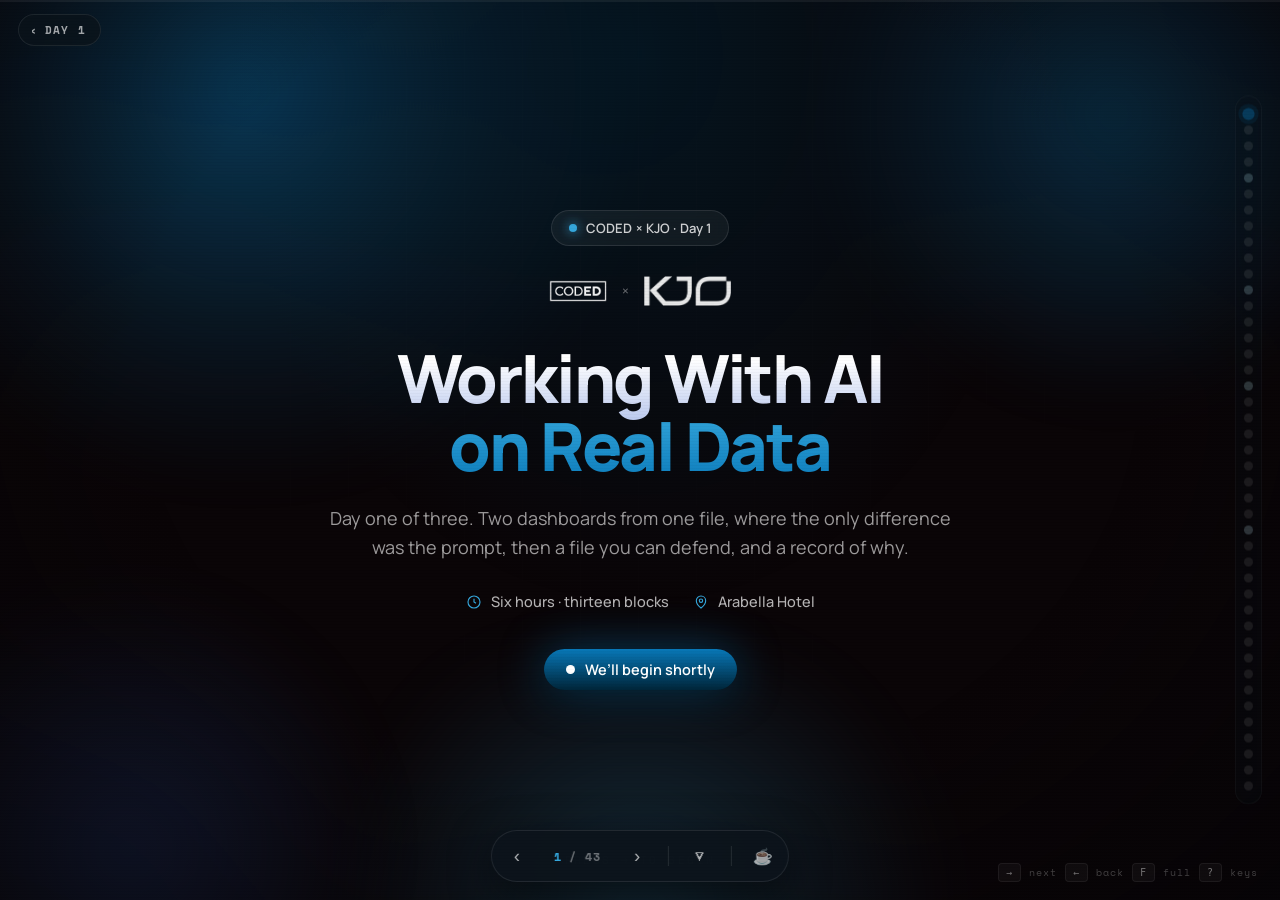
==== public/coded-ada-day-1-deck.html @ 5ea5b294 "CODED x KJO: AI-Powered Data Analysis workshop site Static participant-facing site for the three-day" ====
<!DOCTYPE html>
<html lang="en">
<head>
<meta charset="UTF-8">
<meta name="viewport" content="width=device-width, initial-scale=1.0">
<title>Day 1 &middot; Working With AI on Real Data, CODED &times; KJO</title>
<link rel="preconnect" href="https://fonts.googleapis.com">
<link rel="preconnect" href="https://fonts.gstatic.com" crossorigin>
<link href="https://fonts.googleapis.com/css2?family=Manrope:wght@400;500;600;700;800&family=Space+Mono:wght@400;700&display=swap" rel="stylesheet">
<style>

:root{--coded-navy:#14243F;--coded-blue:#004AA3;--coded-blue-lt:#FF8C00;
  --base:#0A0507; --surf:#150A0D; --surf2:#1C0E12; --deep:#240A11; --panel:#120A0C;
  --crimson:#0878B8; --rose:#35A7DC; --rose-lt:#C2EEFB; --maroon:#002539; --mid:#204898;
  --w:#fff;--w8:rgba(255,255,255,.8);--w7:rgba(255,255,255,.7);--w6:rgba(255,255,255,.6);
  --w5:rgba(255,255,255,.5);--w4:rgba(255,255,255,.4);--w3:rgba(255,255,255,.3);
  --w2:rgba(255,255,255,.2);--w1:rgba(255,255,255,.1);--w06:rgba(255,255,255,.06);
  --line:rgba(255,255,255,.09);
  --mf:'Manrope',sans-serif;--mono:'Space Mono',monospace;
}
*,*::before,*::after{box-sizing:border-box;margin:0;padding:0;}
html,body{height:100%;overflow:hidden;font-family:var(--mf);background:var(--base);color:var(--w);}
body::after{content:'';position:fixed;inset:0;z-index:9999;pointer-events:none;background:repeating-linear-gradient(0deg,transparent,transparent 2px,rgba(0,0,0,.025) 2px,rgba(0,0,0,.025) 3px);}
svg{display:block;}
.icn{width:1em;height:1em;stroke:currentColor;fill:none;stroke-width:1.8;stroke-linecap:round;stroke-linejoin:round;flex:none;}

.slide{position:fixed;inset:0;display:none;flex-direction:column;overflow-y:auto;overflow-x:hidden;}
.slide.active{display:flex;}
.slide::-webkit-scrollbar{width:8px;}
.slide::-webkit-scrollbar-thumb{background:var(--w1);border-radius:4px;}

.bg-grid{position:absolute;inset:0;pointer-events:none;background-image:linear-gradient(rgba(255,255,255,.014) 1px,transparent 1px),linear-gradient(90deg,rgba(255,255,255,.014) 1px,transparent 1px);background-size:58px 58px;-webkit-mask:radial-gradient(circle at 50% 26%,#000,transparent 80%);mask:radial-gradient(circle at 50% 26%,#000,transparent 80%);}
.blob{position:absolute;border-radius:50%;pointer-events:none;filter:blur(120px);mix-blend-mode:screen;}
.blob.b1{width:760px;height:760px;background:rgba(8,120,184,.26);top:-280px;right:-200px;animation:blob 22s ease-in-out infinite;}
.blob.b2{width:560px;height:560px;background:rgba(0,37,57,.30);bottom:-180px;left:-140px;animation:blob 28s ease-in-out infinite reverse;}
.blob.b3{width:420px;height:420px;background:rgba(53,167,220,.14);top:40%;left:46%;animation:blob 25s ease-in-out infinite;}
@keyframes blob{0%,100%{transform:translate(0,0) scale(1);}33%{transform:translate(28px,-18px) scale(1.06);}66%{transform:translate(-18px,22px) scale(.95);}}

#prail-wrap{position:fixed;top:0;left:0;right:0;height:2px;z-index:120;background:var(--w06);}
#prail{height:100%;width:0;background:linear-gradient(90deg,var(--coded-blue-lt),var(--coded-blue),var(--crimson),var(--rose));transition:width .4s ease;}

.brand{position:fixed;top:16px;left:112px;z-index:60;display:flex;align-items:center;gap:11px;opacity:.92;}
.brand img.cm{height:15px;width:auto;}
.brand .x{color:var(--w3);font-size:11px;}
.brand img.km{height:23px;width:auto;}

.deck-nav{position:fixed;bottom:18px;left:50%;transform:translateX(-50%);z-index:100;display:flex;align-items:center;gap:8px;background:rgba(12,20,28,.92);backdrop-filter:blur(20px);border:1px solid var(--line);border-radius:40px;padding:6px;box-shadow:0 12px 40px rgba(0,0,0,.5);}
.nav-btn{background:none;border:none;color:var(--w7);cursor:pointer;width:38px;height:38px;border-radius:50%;display:flex;align-items:center;justify-content:center;transition:all .15s;font-size:18px;}
.nav-btn:hover{background:var(--w06);color:var(--w);}
.nav-btn:active{transform:scale(.94);}
.nav-btn.fs{font-size:14px;}
.nav-divider{width:1px;height:20px;background:var(--w1);margin:0 4px;}
.nav-pos{color:var(--w);font-weight:700;letter-spacing:.06em;padding:0 10px;font-size:12px;min-width:54px;text-align:center;font-family:var(--mono);}
.nav-pos .cur{color:var(--rose);}
.nav-pos .tot{color:var(--w4);}

.nav-dots{position:fixed;top:50%;right:18px;transform:translateY(-50%);z-index:90;display:flex;flex-direction:column;gap:7px;padding:13px 8px;background:rgba(12,20,28,.6);backdrop-filter:blur(12px);border:1px solid var(--line);border-radius:30px;opacity:.4;transition:opacity .2s;max-height:86vh;overflow:auto;}
.nav-dots::-webkit-scrollbar{display:none;}
.nav-dots:hover{opacity:1;}
@media(max-width:900px){.nav-dots{display:none;}}
.nav-dot{width:9px;height:9px;border-radius:50%;background:var(--w2);cursor:pointer;border:none;padding:0;transition:all .2s;position:relative;flex:none;}
.nav-dot:hover{background:var(--w5);transform:scale(1.3);}
.nav-dot.active{background:var(--crimson);transform:scale(1.35);box-shadow:0 0 0 3px rgba(8,120,184,.25);}
.nav-dot.sec{background:var(--rose-lt);opacity:.5;}
.nav-dot .nav-tip{position:absolute;right:20px;top:50%;transform:translateY(-50%);background:var(--surf2);border:1px solid var(--line);padding:5px 10px;border-radius:6px;font-family:var(--mono);font-size:10px;color:var(--w);white-space:nowrap;opacity:0;pointer-events:none;transition:opacity .15s;}
.nav-dot:hover .nav-tip{opacity:1;}

#build-hint{position:fixed;bottom:70px;left:50%;z-index:95;display:none;align-items:center;gap:9px;font-family:var(--mono);font-size:10px;color:var(--rose-lt);letter-spacing:.14em;text-transform:uppercase;background:rgba(12,20,28,.88);border:1px solid rgba(8,120,184,.35);border-radius:30px;padding:7px 15px;transform:translateX(-50%);animation:hintBob 1.7s ease-in-out infinite;}
@keyframes hintBob{0%,100%{transform:translateX(-50%) translateY(0);}50%{transform:translateX(-50%) translateY(-3px);}}
#build-hint .bh-dot{width:6px;height:6px;border-radius:50%;background:var(--crimson);animation:bhpulse 1.3s ease infinite;}
@keyframes bhpulse{0%,100%{box-shadow:0 0 0 0 rgba(8,120,184,.6);}50%{box-shadow:0 0 0 6px rgba(8,120,184,0);}}

.kbd-hint{position:fixed;bottom:18px;right:22px;z-index:90;font-family:var(--mono);font-size:10px;color:var(--w4);letter-spacing:.1em;display:flex;align-items:center;gap:8px;opacity:.6;}
.kbd-hint kbd{background:var(--w06);border:1px solid var(--w1);border-radius:4px;padding:3px 7px;color:var(--w7);font-size:10px;}
@media(max-width:1200px){.kbd-hint{display:none;}}

.slide-pad{flex:1;display:flex;flex-direction:column;justify-content:flex-start;padding:84px 70px 96px;position:relative;z-index:2;max-width:1320px;margin:0 auto;width:100%;min-height:100vh;}
@media(max-width:1400px){.slide-pad{padding:80px 54px 96px;}}
@media(max-width:1100px){.slide-pad{padding:72px 32px 96px;}}
@media(max-height:760px){.slide-pad{padding-top:60px;padding-bottom:84px;}}
.slide-pad.center{justify-content:center;}

.eyebrow{font-family:var(--mono);font-size:10px;letter-spacing:.26em;color:var(--rose-lt);text-transform:uppercase;margin-bottom:18px;display:flex;align-items:center;gap:10px;}
.eyebrow::before{content:'';width:32px;height:1px;background:var(--crimson);flex:none;}
.eyebrow .tnum{color:var(--w4);}
.hl{color:var(--rose);} .hl.c{color:var(--crimson);}
.demo-h{font-size:clamp(32px,4.6vw,60px);font-weight:900;line-height:1.04;letter-spacing:-2.2px;margin-bottom:14px;}
.lead{font-size:18px;color:var(--w7);line-height:1.55;max-width:820px;}
.lead b{color:var(--w);font-weight:700;}

.badge{display:inline-flex;align-items:center;gap:8px;padding:5px 12px;border-radius:30px;font-family:var(--mono);font-size:10px;letter-spacing:.16em;text-transform:uppercase;font-weight:700;margin-bottom:18px;}
.badge.disc{background:var(--w06);border:1px solid var(--w1);color:var(--w6);}
.badge.disc .icn{width:13px;height:13px;color:var(--w5);}
.badge.scored{background:rgba(8,120,184,.1);border:1px solid rgba(8,120,184,.34);color:var(--rose);}
.badge.scored .ld{width:7px;height:7px;border-radius:50%;background:var(--crimson);animation:livedot 1.4s ease-in-out infinite;}
@keyframes livedot{0%,100%{box-shadow:0 0 0 0 rgba(8,120,184,.7);}70%{box-shadow:0 0 0 10px rgba(8,120,184,0);}}

.anchor{margin-bottom:8px;background:linear-gradient(135deg,rgba(8,120,184,.12),rgba(8,120,184,.02));border:1px solid rgba(8,120,184,.3);border-left:3px solid var(--crimson);border-radius:0 12px 12px 0;padding:16px 22px;max-width:880px;font-size:17px;line-height:1.5;color:var(--w8);}
.anchor .al{font-family:var(--mono);font-size:9.5px;letter-spacing:.18em;text-transform:uppercase;color:var(--rose-lt);font-weight:700;display:block;margin-bottom:7px;}
.anchor b{color:var(--w);font-weight:800;}

/* build engine */
.b{opacity:0;transform:translateY(16px);transition:opacity .5s cubic-bezier(.2,.7,.2,1),transform .5s cubic-bezier(.2,.7,.2,1);}
.b.in{opacity:1;transform:none;}
.b.step{opacity:1;transform:none;}
.next-up{animation:nextPulse 1.3s ease-in-out infinite;}
@keyframes nextPulse{0%,100%{box-shadow:0 0 0 0 rgba(8,120,184,.5);}50%{box-shadow:0 0 0 8px rgba(8,120,184,0);}}
@keyframes fadeUp{from{opacity:0;transform:translateY(8px);}to{opacity:1;transform:none;}}

/* cover */
#cover .stage{flex:1;display:flex;flex-direction:column;justify-content:center;padding:90px 70px 100px;position:relative;z-index:2;max-width:1320px;margin:0 auto;width:100%;}
@media(max-width:1100px){#cover .stage{padding:80px 32px 100px;}}
#cover .clock{font-family:var(--mono);font-size:11px;color:var(--rose-lt);letter-spacing:.28em;text-transform:uppercase;margin-bottom:26px;display:flex;align-items:center;gap:12px;}
.live-dot{width:8px;height:8px;border-radius:50%;background:var(--crimson);animation:livedot 1.4s ease-in-out infinite;}
#cover .mega{font-size:clamp(44px,7vw,98px);font-weight:900;line-height:.94;letter-spacing:-3.6px;}
#cover .mega .row{overflow:hidden;display:block;}
#cover .mega .word{display:inline-block;opacity:0;transform:translateY(56px);animation:wordIn .9s cubic-bezier(.2,.7,.2,1) forwards;}
@keyframes wordIn{to{opacity:1;transform:translateY(0);}}
#cover .mega .accent{color:var(--rose);}
#cover .sub{margin-top:28px;font-size:19px;color:var(--w7);max-width:700px;line-height:1.5;}
.lock{display:flex;align-items:center;gap:18px;margin-top:38px;}
.lock img.c{height:28px;width:auto;}
.lock img.k{height:34px;width:auto;}
.lock .x{color:var(--w4);font-size:15px;font-weight:300;}

/* roadmap */
.road{display:grid;grid-template-columns:1fr 1fr;gap:12px;margin-top:28px;max-width:1100px;}
@media(max-width:820px){.road{grid-template-columns:1fr;}}
.ritem{display:flex;gap:16px;align-items:flex-start;background:linear-gradient(180deg,rgba(255,255,255,.045),rgba(255,255,255,.012));border:1px solid var(--w1);border-radius:13px;padding:16px 18px;}
.ritem .rn{font-family:var(--mono);font-size:15px;font-weight:700;color:var(--rose);width:30px;flex:none;}
.ritem .rt{font-size:16.5px;font-weight:700;letter-spacing:-.2px;line-height:1.25;}
.ritem .rd{font-size:13px;color:var(--w6);margin-top:4px;line-height:1.4;}
.rtag{font-family:var(--mono);font-size:8.5px;font-weight:700;letter-spacing:.1em;text-transform:uppercase;padding:3px 8px;border-radius:20px;margin-top:8px;display:inline-block;}
.rtag.s{background:rgba(8,120,184,.14);border:1px solid rgba(8,120,184,.3);color:var(--rose);}
.rtag.d{background:var(--w06);border:1px solid var(--w1);color:var(--w5);}

/* analogy cards */
.spread-row{display:grid;grid-template-columns:repeat(3,1fr);gap:16px;margin-top:26px;}
@media(max-width:920px){.spread-row{grid-template-columns:1fr;}}
.sc{background:linear-gradient(180deg,rgba(255,255,255,.045),rgba(255,255,255,.012));border:1px solid var(--w1);border-radius:16px;padding:22px 22px 20px;position:relative;overflow:hidden;}
.sc .sic{font-size:26px;color:var(--rose);margin-bottom:14px;}
.sc .sw{font-family:var(--mono);font-size:10.5px;letter-spacing:.16em;text-transform:uppercase;font-weight:700;color:var(--rose-lt);margin-bottom:8px;}
.sc .st{font-size:20px;font-weight:800;letter-spacing:-.4px;margin-bottom:8px;line-height:1.16;}
.sc .sd{font-size:14.5px;color:var(--w7);line-height:1.5;}
.sc .sd b{color:var(--w);}
.sc .tag{position:absolute;top:16px;right:16px;font-family:var(--mono);font-size:9px;font-weight:700;letter-spacing:.1em;padding:3px 9px;border-radius:20px;background:rgba(8,120,184,.14);border:1px solid rgba(8,120,184,.3);color:var(--rose);}
.punch{margin-top:22px;font-size:22px;font-weight:800;letter-spacing:-.5px;line-height:1.34;max-width:980px;}
.punch b{color:var(--rose);}
.punch .sm{display:block;font-size:15px;font-weight:600;color:var(--w6);margin-top:9px;letter-spacing:0;}

/* technical map */
.map{display:flex;flex-direction:column;gap:11px;margin-top:26px;max-width:1060px;}
.mr{display:grid;grid-template-columns:210px 150px 1fr;align-items:stretch;background:linear-gradient(180deg,rgba(255,255,255,.045),rgba(255,255,255,.012));border:1px solid var(--w1);border-radius:14px;overflow:hidden;}
@media(max-width:820px){.mr{grid-template-columns:1fr;}}
.mr .meta-cell{padding:15px 18px;font-size:14px;color:var(--w7);display:flex;align-items:center;flex-wrap:wrap;gap:6px 9px;border-right:1px solid var(--w1);}
.mr .meta-cell .icn{width:18px;height:18px;color:var(--rose);}
.mr .term-cell{padding:15px 18px;display:flex;align-items:center;border-right:1px solid var(--w1);}
.mr .term{font-family:var(--mono);font-size:15px;font-weight:700;color:var(--rose);letter-spacing:-.2px;}
.mr .mech-cell{padding:15px 20px;font-size:14.5px;color:var(--w8);display:flex;align-items:center;line-height:1.45;}
.mr .mech-cell b{color:var(--w);font-weight:700;}
@media(max-width:820px){.mr .meta-cell,.mr .term-cell{border-right:none;border-bottom:1px solid var(--w1);}}
.spread-anim{flex-basis:100%;margin-top:6px;display:flex;flex-wrap:wrap;gap:6px;max-width:172px;}
.node{width:14px;height:14px;border-radius:4px;background:var(--w1);border:1px solid var(--w2);transition:background .25s,box-shadow .25s,border-color .25s;}
.node.infected{background:var(--crimson);border-color:var(--rose);box-shadow:0 0 10px rgba(8,120,184,.6);}
.keyline{margin-top:22px;background:rgba(8,120,184,.07);border:1px solid rgba(8,120,184,.26);border-radius:13px;padding:18px 22px;font-size:17px;font-weight:700;color:var(--w);max-width:1060px;line-height:1.4;letter-spacing:-.3px;}
.keyline b{color:var(--rose);}

/* shared demo bits */
.demo-h.sm{font-size:clamp(28px,3.6vw,44px);}
.btn{background:var(--crimson);color:#fff;border:none;border-radius:9px;padding:12px 24px;font-family:var(--mf);font-size:15px;font-weight:800;cursor:pointer;transition:all .18s;letter-spacing:-.2px;display:inline-flex;align-items:center;gap:8px;}
.btn:hover{background:var(--rose);transform:translateY(-2px);box-shadow:0 12px 30px rgba(8,120,184,.32);}
.btn.ghost{background:transparent;border:1px solid var(--w2);color:var(--w7);}
.btn.ghost:hover{background:var(--w06);box-shadow:none;}
.btn:disabled{opacity:.4;cursor:not-allowed;transform:none;box-shadow:none;}
.demo-controls{margin-top:16px;display:flex;gap:10px;align-items:center;flex-wrap:wrap;}
.scorepill{font-family:var(--mono);font-size:13px;color:var(--w);background:rgba(8,120,184,.1);border:1px solid rgba(8,120,184,.3);border-radius:30px;padding:6px 14px;font-weight:700;}
.scorepill b{color:var(--rose);}
.src{margin-top:auto;padding-top:22px;font-family:var(--mono);font-size:10px;color:var(--w4);letter-spacing:.04em;line-height:1.5;}
.src strong{color:var(--w6);}

/* case slide */
.case-hero{display:flex;gap:24px;align-items:center;flex-wrap:wrap;margin-top:24px;background:linear-gradient(135deg,rgba(8,120,184,.12),rgba(8,120,184,.02));border:1px solid rgba(8,120,184,.3);border-radius:16px;padding:22px 26px;max-width:1060px;}
.case-hero .big{font-size:64px;font-weight:900;font-family:var(--mono);color:var(--rose);letter-spacing:-3px;line-height:1;}
.case-hero .big .u{font-size:26px;}
.case-hero .ht{flex:1;min-width:260px;font-size:17px;color:var(--w8);line-height:1.42;font-weight:600;}
.case-hero .ht b{color:var(--w);font-weight:800;}
.case-hero .ht .nm{display:block;font-family:var(--mono);font-size:11px;letter-spacing:.16em;text-transform:uppercase;color:var(--rose-lt);margin-bottom:8px;font-weight:700;}
.stat3{display:grid;grid-template-columns:repeat(3,1fr);gap:14px;margin-top:16px;max-width:1060px;}
@media(max-width:680px){.stat3{grid-template-columns:1fr;}}
.st3{background:linear-gradient(180deg,rgba(255,255,255,.045),rgba(255,255,255,.012));border:1px solid var(--w1);border-radius:13px;padding:18px 22px;}
.st3 .v{font-size:36px;font-weight:900;font-family:var(--mono);letter-spacing:-1.5px;line-height:1;color:var(--rose);min-height:36px;}
.st3 .v .u{font-size:17px;}
.st3 .l{font-family:var(--mono);font-size:10px;color:var(--w5);letter-spacing:.12em;text-transform:uppercase;margin-top:11px;}
.flow{margin-top:18px;background:rgba(255,255,255,.02);border:1px solid var(--w1);border-radius:13px;padding:18px 22px;max-width:1060px;}
.flow .fl{font-family:var(--mono);font-size:10px;color:var(--rose-lt);letter-spacing:.16em;text-transform:uppercase;font-weight:700;margin-bottom:14px;}
.flow-steps{display:flex;align-items:stretch;gap:8px;flex-wrap:wrap;}
.fstep{flex:1;min-width:150px;background:rgba(0,0,0,.28);border:1px solid var(--w1);border-radius:10px;padding:13px 14px;}
.fstep .fn{font-family:var(--mono);font-size:9px;color:var(--rose);font-weight:700;letter-spacing:.1em;}
.fstep .fh{font-size:14px;font-weight:700;margin-top:5px;color:var(--w);letter-spacing:-.2px;}
.fstep .fd{font-size:12.5px;color:var(--w6);margin-top:5px;line-height:1.4;}
.kw-hook{margin-top:16px;display:flex;align-items:center;gap:12px;font-size:15.5px;color:var(--w8);background:rgba(8,120,184,.07);border:1px solid rgba(8,120,184,.26);border-radius:12px;padding:15px 20px;max-width:1060px;line-height:1.45;}
.kw-hook .icn{width:22px;height:22px;color:var(--rose);}
.kw-hook b{color:var(--rose);}
.nextup{margin-top:8px;display:flex;align-items:center;gap:16px;background:linear-gradient(180deg,rgba(255,255,255,.045),rgba(255,255,255,.012));border:1px solid var(--w1);border-radius:14px;padding:18px 22px;max-width:680px;}
.nextup .nlbl{font-family:var(--mono);font-size:10px;color:var(--rose-lt);letter-spacing:.16em;text-transform:uppercase;font-weight:700;}
.nextup .nt{font-size:20px;font-weight:800;letter-spacing:-.4px;margin-top:6px;}
.nextup .nt b{color:var(--rose);}
.nextup .nic{font-size:0;margin-left:auto;color:var(--rose);}
.nextup .nic .icn{width:34px;height:34px;}
.close-punch{font-size:clamp(26px,3.4vw,44px);font-weight:900;letter-spacing:-1.5px;line-height:1.14;max-width:1060px;margin-top:8px;}
.close-punch b{color:var(--rose);}

/* ===== TAG demo (T3) ===== */
.tag-wrap{margin-top:22px;max-width:1000px;}
.tag-top{display:flex;align-items:center;justify-content:space-between;flex-wrap:wrap;gap:12px;margin-bottom:14px;}
.tag-round{font-family:var(--mono);font-size:11px;letter-spacing:.14em;text-transform:uppercase;color:var(--w5);font-weight:700;}
.tag-round b{color:var(--rose);}
.scenario{background:var(--panel);border:1px solid var(--w1);border-radius:13px;padding:20px 22px;box-shadow:0 18px 50px rgba(0,0,0,.4);}
.scenario .slbl{font-family:var(--mono);font-size:9.5px;letter-spacing:.18em;text-transform:uppercase;color:var(--rose-lt);font-weight:700;margin-bottom:11px;display:flex;align-items:center;gap:8px;}
.scenario .slbl::before{content:'';width:8px;height:8px;border-radius:50%;background:var(--crimson);}
.scenario .stext{font-size:18px;line-height:1.55;color:var(--w8);}
.scenario .stext b{color:var(--w);}
.tag-opts{display:grid;grid-template-columns:repeat(3,1fr);gap:11px;margin-top:16px;}
@media(max-width:680px){.tag-opts{grid-template-columns:1fr;}}
.topt{background:rgba(0,0,0,.32);border:1.5px solid var(--w1);border-radius:11px;padding:15px 14px;cursor:pointer;transition:all .16s;text-align:center;font-family:var(--mf);color:var(--w);}
.topt:hover{border-color:var(--rose);background:rgba(8,120,184,.08);transform:translateY(-2px);}
.topt .tn{font-size:17px;font-weight:800;letter-spacing:-.3px;}
.topt .tc{font-family:var(--mono);font-size:9.5px;letter-spacing:.06em;text-transform:uppercase;color:var(--w5);margin-top:5px;}
.tag-opts.done .topt{cursor:default;transform:none;}
.topt.correct{border-color:var(--crimson);background:rgba(8,120,184,.16);box-shadow:0 0 0 3px rgba(8,120,184,.14);}
.topt.correct .tc{color:var(--rose);}
.topt.wrongpick{border-color:var(--w2);background:rgba(255,255,255,.02);opacity:.5;}
.topt.wrongpick .tn{text-decoration:line-through;}
.fb{margin-top:14px;padding:15px 18px;border-radius:11px;font-size:15px;line-height:1.5;display:none;font-weight:500;color:var(--w8);}
.fb.show{display:block;animation:fadeUp .4s ease;}
.fb.hit{background:rgba(8,120,184,.09);border:1px solid rgba(8,120,184,.32);}
.fb.miss{background:rgba(255,255,255,.03);border:1px solid var(--w1);}
.fb .verd{font-weight:800;}.fb.hit .verd{color:var(--rose);}.fb.miss .verd{color:var(--w5);}
.fb b{color:var(--w);}
.final{margin-top:16px;padding:18px 22px;border-radius:13px;background:linear-gradient(135deg,rgba(8,120,184,.12),rgba(8,120,184,.02));border:1px solid rgba(8,120,184,.3);display:none;font-size:16px;line-height:1.45;font-weight:600;color:var(--w8);max-width:1000px;}
.final.show{display:block;animation:fadeUp .45s ease;}
.final .fs{font-size:22px;font-weight:900;color:var(--rose);}
.final b{color:var(--w);}

/* ===== ROUTING demo (T1, discuss) ===== */
.route-wrap{margin-top:22px;max-width:1040px;}
.route-q{margin-top:14px;font-size:19px;font-weight:700;color:var(--w);letter-spacing:-.3px;}
.route-q b{color:var(--rose);}
.lanes{display:grid;grid-template-columns:repeat(3,1fr);gap:12px;margin-top:16px;}
@media(max-width:820px){.lanes{grid-template-columns:1fr;}}
.lane{background:linear-gradient(180deg,rgba(255,255,255,.04),rgba(255,255,255,.012));border:1px solid var(--w1);border-radius:13px;padding:16px 16px;opacity:.45;filter:grayscale(.5);transition:opacity .4s,filter .4s,border-color .4s,transform .25s;}
.lane.on{opacity:1;filter:none;border-color:var(--rose);transform:translateY(-2px);}
.lane .ln{font-family:var(--mono);font-size:9.5px;letter-spacing:.12em;text-transform:uppercase;color:var(--rose);font-weight:700;margin-bottom:6px;}
.lane .lt{font-size:16px;font-weight:800;letter-spacing:-.3px;}
.lane .ld2{font-size:13px;color:var(--w6);margin-top:6px;line-height:1.4;}
.route-path{margin-top:16px;background:rgba(8,120,184,.07);border:1px solid rgba(8,120,184,.26);border-radius:12px;padding:16px 20px;display:none;font-size:15.5px;color:var(--w8);line-height:1.5;}
.route-path.show{display:block;animation:fadeUp .4s ease;}
.route-path b{color:var(--rose);}
.route-path .pl{font-family:var(--mono);font-size:9.5px;letter-spacing:.16em;text-transform:uppercase;color:var(--rose-lt);font-weight:700;margin-bottom:8px;}

/* ===== TIMELINE demo (T2, discuss) ===== */
.tl-wrap{margin-top:22px;max-width:1080px;}
.cost-bar{display:flex;align-items:baseline;gap:14px;margin-bottom:16px;}
.cost-now{font-family:var(--mono);font-size:46px;font-weight:900;color:var(--rose);letter-spacing:-2px;line-height:1;}
.cost-lbl{font-family:var(--mono);font-size:10px;letter-spacing:.14em;text-transform:uppercase;color:var(--w5);}
.tline{display:flex;gap:8px;}
@media(max-width:820px){.tline{flex-direction:column;}}
.tl-stage{flex:1;background:linear-gradient(180deg,rgba(255,255,255,.04),rgba(255,255,255,.012));border:1px solid var(--w1);border-radius:12px;padding:15px 15px;opacity:.4;transition:opacity .4s,border-color .4s,transform .3s;position:relative;}
.tl-stage.on{opacity:1;border-color:var(--rose);transform:translateY(-3px);}
.tl-stage .tn{font-family:var(--mono);font-size:9px;color:var(--rose);font-weight:700;letter-spacing:.1em;}
.tl-stage .th{font-size:15px;font-weight:800;margin-top:5px;letter-spacing:-.2px;}
.tl-stage .td{font-size:12.5px;color:var(--w6);margin-top:6px;line-height:1.4;}
.tl-stage .tadd{font-family:var(--mono);font-size:14px;font-weight:700;color:var(--rose);margin-top:9px;opacity:0;transition:opacity .4s;}
.tl-stage.on .tadd{opacity:1;}

/* ===== SIEM demo (T4, scored) ===== */
.siem{margin-top:20px;max-width:1120px;background:var(--panel);border:1px solid var(--w1);border-radius:13px;overflow:hidden;box-shadow:0 18px 50px rgba(0,0,0,.4);}
.siem-bar{background:#170c0f;padding:11px 16px;display:flex;align-items:center;gap:10px;border-bottom:1px solid var(--w1);font-family:var(--mono);font-size:11px;color:var(--w5);}
.siem-bar .dot{width:8px;height:8px;border-radius:50%;background:var(--crimson);}
.siem-bar .ttl{color:var(--w7);font-weight:700;letter-spacing:.04em;}
.siem-bar .hint{margin-left:auto;color:var(--rose-lt);}
.logtable{width:100%;border-collapse:collapse;font-family:var(--mono);font-size:12.5px;}
.logtable th{text-align:left;padding:9px 14px;color:var(--w5);font-size:9.5px;letter-spacing:.12em;text-transform:uppercase;border-bottom:1px solid var(--w1);background:rgba(0,0,0,.25);}
.logrow td{padding:10px 14px;border-bottom:1px solid rgba(255,255,255,.05);color:var(--w7);cursor:pointer;transition:background .15s;}
.logrow:hover td{background:rgba(8,120,184,.06);}
.logrow td .eg{color:var(--w5);}
.logrow.cleared td{cursor:default;}
.logrow.normal td{opacity:.42;}
.logrow.normal td:first-child::after{content:' · normal';color:var(--w4);font-size:10px;}
.logrow.flagged td{background:rgba(8,120,184,.16);color:var(--w);}
.logrow.flagged td .eg{color:var(--rose);font-weight:700;}
.logrow.flagged td:first-child{box-shadow:inset 3px 0 0 var(--crimson);}

/* ===== CHAT demo (T5, scored) ===== */
.chatwin{margin-top:20px;max-width:760px;background:var(--panel);border:1px solid var(--w1);border-radius:15px;overflow:hidden;box-shadow:0 18px 50px rgba(0,0,0,.4);}
.chat-bar{background:#170c0f;padding:12px 18px;border-bottom:1px solid var(--w1);display:flex;align-items:center;gap:11px;}
.chat-av{width:30px;height:30px;border-radius:50%;background:linear-gradient(135deg,var(--maroon),var(--mid));display:flex;align-items:center;justify-content:center;color:var(--rose-lt);}
.chat-av .icn{width:16px;height:16px;}
.chat-who{font-size:14px;font-weight:700;}
.chat-sub{font-family:var(--mono);font-size:10px;color:var(--w5);margin-top:1px;}
.chat-body{padding:18px;display:flex;flex-direction:column;gap:11px;min-height:230px;}
.cmsg{max-width:80%;padding:11px 15px;border-radius:14px;font-size:14.5px;line-height:1.45;animation:fadeUp .3s ease;}
.cmsg.them{align-self:flex-start;background:rgba(255,255,255,.05);border:1.5px solid var(--w1);border-bottom-left-radius:5px;color:var(--w8);}
.cmsg.them.flagable{cursor:pointer;transition:all .15s;}
.cmsg.them.flagable:hover{border-color:var(--rose);background:rgba(8,120,184,.08);}
.cmsg.them.flagged{border-color:var(--crimson);background:rgba(8,120,184,.16);color:var(--w);}
.cmsg.them.flagged::after{content:attr(data-tech);display:block;margin-top:7px;font-family:var(--mono);font-size:9.5px;letter-spacing:.08em;text-transform:uppercase;color:var(--rose);font-weight:700;}
.cmsg.me{align-self:flex-end;background:linear-gradient(135deg,var(--crimson),var(--maroon));color:#fff;border-bottom-right-radius:5px;}
.chat-foot{padding:13px 18px;border-top:1px solid var(--w1);font-family:var(--mono);font-size:11px;color:var(--w5);display:flex;align-items:center;gap:10px;}
.chat-foot b{color:var(--rose);}

/* ===== BEC demo (T6, scored) ===== */
.mail{margin-top:20px;max-width:780px;background:var(--panel);border:1px solid var(--w1);border-radius:13px;overflow:hidden;box-shadow:0 24px 60px rgba(0,0,0,.45);}
.mail-bar{background:#170c0f;padding:10px 16px;display:flex;align-items:center;gap:7px;border-bottom:1px solid var(--w1);}
.mail-bar .d{width:11px;height:11px;border-radius:50%;}
.mail-bar .d.r{background:var(--crimson);}.mail-bar .d.y{background:var(--mid);}.mail-bar .d.g{background:var(--maroon);}
.mail-bar .t{margin-left:auto;font-family:var(--mono);font-size:10.5px;color:var(--w4);}
.mail-head{padding:14px 20px;border-bottom:1px solid var(--w1);}
.mrow{display:flex;gap:10px;font-size:13.5px;margin-bottom:6px;align-items:baseline;}
.mrow .k{font-family:var(--mono);font-size:10px;color:var(--w4);letter-spacing:.08em;text-transform:uppercase;min-width:58px;}
.mrow .v{color:var(--w8);}.mrow .v b{color:var(--w);font-weight:700;}
.msub{font-size:16px;font-weight:800;color:var(--w);letter-spacing:-.3px;}
.mail-body{padding:16px 20px;font-size:14.5px;line-height:1.65;color:var(--w8);}
.mail-body p{margin-bottom:10px;}
.hot{position:relative;border-radius:4px;padding:0 3px;cursor:pointer;border-bottom:1.5px dashed var(--w3);transition:all .15s;}
.hot:hover{background:rgba(8,120,184,.1);border-color:var(--rose);}
.hot.found{background:rgba(8,120,184,.2);border-bottom:1.5px solid var(--crimson);color:var(--w);font-weight:600;}
.hot.found::after{content:'✓';position:absolute;top:-9px;right:-7px;font-size:11px;color:var(--rose);font-weight:900;}
.hot.dud{background:rgba(255,255,255,.05);border-color:var(--w2);}
.hot.dud::after{content:'safe';position:absolute;top:-13px;right:-4px;font-size:8px;font-family:var(--mono);color:var(--w4);}
.bec-tally{margin-top:14px;display:flex;align-items:center;gap:14px;flex-wrap:wrap;}
.bec-prog{font-family:var(--mono);font-size:13px;color:var(--w7);}
.bec-prog b{color:var(--rose);font-size:16px;}

/* ============ PRESENTER LAYER (laser · blank · help) ============ */
.laser{position:fixed;width:18px;height:18px;border-radius:50%;pointer-events:none;z-index:9999;transform:translate(-50%,-50%);display:none;
  background:radial-gradient(circle,#ff4d6a 0%,rgba(255,77,106,.85) 35%,rgba(255,77,106,0) 70%);
  box-shadow:0 0 14px 5px rgba(255,60,90,.65),0 0 40px 14px rgba(255,60,90,.28);}
body.laser-on .laser{display:block;}
body.laser-on *{cursor:none!important;}
.blankscreen{position:fixed;inset:0;background:#06030400;z-index:9998;display:none;align-items:center;justify-content:center;
  transition:background .35s ease;}
.blankscreen.on{display:flex;background:#060304;}
.blankscreen .bk{font-family:var(--mono);font-size:12px;letter-spacing:.2em;text-transform:uppercase;color:rgba(255,255,255,.18);}
.help-overlay{position:fixed;inset:0;background:rgba(6,3,4,.86);backdrop-filter:blur(6px);z-index:10000;display:none;align-items:center;justify-content:center;}
.help-overlay.on{display:flex;animation:fadeUp .25s ease;}
.help-card{background:var(--panel);border:1px solid var(--w1);border-radius:16px;padding:30px 36px;max-width:520px;box-shadow:0 30px 80px rgba(0,0,0,.6);}
.help-card h3{font-family:var(--mf);font-size:20px;font-weight:800;color:var(--w);margin-bottom:18px;letter-spacing:-.4px;}
.help-row{display:flex;align-items:center;gap:14px;margin-bottom:11px;}
.help-row .keys{display:flex;gap:5px;min-width:160px;}
.help-row kbd{font-family:var(--mono);font-size:11px;background:rgba(255,255,255,.07);border:1px solid var(--w2);border-bottom-width:2px;border-radius:6px;padding:4px 9px;color:var(--rose-lt);}
.help-row .what{font-size:14px;color:var(--w7);}
.help-card .hint{margin-top:16px;font-family:var(--mono);font-size:10.5px;color:var(--w4);letter-spacing:.05em;}
.pres-tag{position:fixed;bottom:18px;left:50%;transform:translateX(-50%);z-index:60;font-family:var(--mono);font-size:9.5px;letter-spacing:.14em;text-transform:uppercase;color:var(--w3);background:rgba(0,0,0,.35);border:1px solid var(--w1);border-radius:20px;padding:5px 13px;opacity:0;transition:opacity .3s;pointer-events:none;}
.pres-tag.show{opacity:1;}

/* ============ FLIP CARDS (dynamic concepts) ============ */
.flip-row{display:grid;grid-template-columns:repeat(4,1fr);gap:14px;margin-top:22px;}
@media(max-width:900px){.flip-row{grid-template-columns:repeat(2,1fr);}}
.flip-card{perspective:1200px;height:230px;cursor:pointer;}
.flip-inner{position:relative;width:100%;height:100%;transition:transform .6s cubic-bezier(.4,.2,.2,1);transform-style:preserve-3d;}
.flip-card.flipped .flip-inner{transform:rotateY(180deg);}
.flip-face{position:absolute;inset:0;backface-visibility:hidden;-webkit-backface-visibility:hidden;border-radius:14px;padding:20px 18px;display:flex;flex-direction:column;border:1px solid var(--w1);}
.flip-front{background:linear-gradient(165deg,var(--surf2),var(--panel));align-items:flex-start;justify-content:space-between;}
.flip-front .fi{width:38px;height:38px;color:var(--rose);}
.flip-front .ft{font-family:var(--mf);font-size:19px;font-weight:800;color:var(--w);letter-spacing:-.4px;line-height:1.15;}
.flip-front .tapme{font-family:var(--mono);font-size:9.5px;letter-spacing:.14em;text-transform:uppercase;color:var(--w4);display:flex;align-items:center;gap:6px;}
.flip-front .tapme svg{width:13px;height:13px;}
.flip-back{background:linear-gradient(165deg,var(--deep),var(--maroon));transform:rotateY(180deg);justify-content:center;}
.flip-back .bt{font-family:var(--mono);font-size:10px;letter-spacing:.12em;text-transform:uppercase;color:var(--rose-lt);font-weight:700;margin-bottom:9px;}
.flip-back .bd{font-size:14.5px;line-height:1.5;color:#fff;}
.flip-back .bd b{color:var(--rose-lt);}
.flip-allnote{margin-top:14px;font-family:var(--mono);font-size:11px;color:var(--w5);text-align:center;}

/* ============ RBAC EXERCISE BOARD ============ */
.rbac-top{display:flex;align-items:center;gap:14px;flex-wrap:wrap;margin:6px 0 14px;}
.rbac-prog{font-family:var(--mono);font-size:12px;color:var(--w6);}
.rbac-prog b{color:var(--rose);}
.rbac-pool{display:flex;gap:10px;flex-wrap:wrap;margin-bottom:18px;min-height:48px;padding:14px;background:rgba(0,0,0,.22);border:1px dashed var(--w2);border-radius:12px;}
.rbac-pool .pool-lbl{width:100%;font-family:var(--mono);font-size:9.5px;letter-spacing:.14em;text-transform:uppercase;color:var(--w4);margin-bottom:2px;}
.task-card{font-family:var(--mf);font-size:14px;font-weight:600;color:var(--w);background:linear-gradient(160deg,var(--surf2),var(--panel));border:1.5px solid var(--w2);border-radius:10px;padding:11px 15px;cursor:pointer;transition:all .16s;box-shadow:0 6px 18px rgba(0,0,0,.3);}
.task-card:hover{border-color:var(--rose);transform:translateY(-2px);}
.task-card.sel{border-color:var(--crimson);background:rgba(8,120,184,.18);box-shadow:0 0 0 3px rgba(8,120,184,.22),0 8px 22px rgba(0,0,0,.35);transform:translateY(-2px);}
.task-card.placed{display:none;}
.rbac-board{display:grid;grid-template-columns:repeat(5,1fr);gap:11px;}
@media(max-width:980px){.rbac-board{grid-template-columns:repeat(3,1fr);}}
@media(max-width:620px){.rbac-board{grid-template-columns:repeat(2,1fr);}}
.role-col{background:linear-gradient(180deg,rgba(255,255,255,.035),rgba(255,255,255,.01));border:1.5px solid var(--w1);border-radius:13px;overflow:hidden;cursor:pointer;transition:all .16s;display:flex;flex-direction:column;min-height:172px;}
.role-col:hover{border-color:var(--w3);}
.rbac-armed .role-col{border-color:var(--rose);box-shadow:0 0 0 1px rgba(53,167,220,.25);}
.role-col.flash-bad{animation:flashBad .5s ease;}
.role-col.flash-good{animation:flashGood .5s ease;}
@keyframes flashBad{0%,100%{background:linear-gradient(180deg,rgba(255,255,255,.035),rgba(255,255,255,.01));}40%{background:rgba(8,120,184,.2);}}
@keyframes flashGood{0%,100%{background:linear-gradient(180deg,rgba(255,255,255,.035),rgba(255,255,255,.01));}40%{background:rgba(53,167,220,.16);}}
.role-head{padding:13px 13px 11px;border-bottom:1px solid var(--w1);background:rgba(0,0,0,.2);}
.role-head .rname{font-family:var(--mf);font-size:14px;font-weight:800;color:var(--w);letter-spacing:-.3px;display:flex;align-items:center;gap:8px;}
.role-head .rname svg{width:16px;height:16px;color:var(--rose);flex-shrink:0;}
.role-head .rauth{font-family:var(--mono);font-size:9px;letter-spacing:.08em;text-transform:uppercase;color:var(--w4);margin-top:4px;}
.role-drop{flex:1;padding:9px;display:flex;flex-direction:column;gap:6px;}
.role-drop:empty::after{content:'tap to assign';font-family:var(--mono);font-size:10px;color:var(--w3);margin:auto;}
.assigned{font-family:var(--mf);font-size:11.5px;font-weight:600;color:#fff;background:rgba(8,120,184,.16);border:1px solid rgba(53,167,220,.4);border-radius:7px;padding:7px 9px;line-height:1.25;animation:fadeUp .3s ease;}
.assigned .ck{color:var(--rose);font-weight:800;margin-right:5px;}
.rbac-fb{margin-top:14px;border-radius:11px;padding:0 18px;max-height:0;overflow:hidden;transition:max-height .3s ease,padding .3s ease;}
.rbac-fb.show{max-height:200px;padding:14px 18px;animation:fadeUp .25s ease;}
.rbac-fb.good{background:rgba(8,120,184,.1);border:1px solid rgba(8,120,184,.32);}
.rbac-fb.bad{background:rgba(255,255,255,.03);border:1px solid var(--w2);}
.rbac-fb .fbv{font-family:var(--mono);font-size:10px;letter-spacing:.1em;text-transform:uppercase;font-weight:700;margin-bottom:6px;}
.rbac-fb.good .fbv{color:var(--rose);}
.rbac-fb.bad .fbv{color:var(--rose-lt);}
.rbac-fb .fbt{font-size:14.5px;color:var(--w8);line-height:1.45;}
.rbac-fb .fbt b{color:var(--w);}

/* super-admin climax */
.superadmin{margin-top:20px;background:linear-gradient(135deg,var(--deep),rgba(10,5,7,.6));border:1.5px solid rgba(53,167,220,.4);border-radius:14px;padding:22px 24px;}
.superadmin .sq{font-size:17px;font-weight:700;color:var(--w);line-height:1.5;}
.superadmin .sq b{color:var(--rose);}
.sa-choices{display:flex;gap:12px;margin-top:16px;flex-wrap:wrap;}
.sa-reveal{margin-top:16px;display:none;}
.sa-reveal.show{display:block;animation:fadeUp .4s ease;}
.breach-grid{display:grid;grid-template-columns:repeat(8,1fr);gap:5px;margin:14px 0;}
.breach-grid .bn{aspect-ratio:1;border-radius:4px;background:rgba(255,255,255,.06);transition:background .25s;}
.breach-grid .bn.hit{background:var(--crimson);box-shadow:0 0 10px rgba(8,120,184,.5);}

/* ===== elite: metaphor bridge rows + topic opener ===== */
.topic-eyebrow{font-family:var(--mono);font-size:11px;letter-spacing:.22em;text-transform:uppercase;color:var(--rose-lt);font-weight:700;}
.topic-title{font-family:var(--mf);font-weight:800;font-size:clamp(38px,6vw,72px);line-height:1.02;letter-spacing:-2px;color:var(--w);margin:14px 0 18px;}
.topic-title .hl{color:var(--rose);}
.bridge-tag{display:inline-flex;align-items:center;gap:8px;font-family:var(--mono);font-size:10px;letter-spacing:.1em;text-transform:uppercase;font-weight:700;border-radius:20px;padding:5px 12px;margin-bottom:8px;}
.bridge-tag.story{background:rgba(255,255,255,.05);border:1px solid var(--w2);color:var(--w6);}
.bridge-tag.tech{background:rgba(8,120,184,.12);border:1px solid rgba(8,120,184,.34);color:var(--rose);}
.mr.linkable{cursor:pointer;transition:border-color .15s,transform .15s;}
.mr.linkable:hover{border-color:var(--rose);transform:translateX(3px);}
.mr .lk-note{grid-column:1 / -1;max-height:0;overflow:hidden;opacity:0;transition:max-height .35s ease,opacity .25s ease,margin .3s,padding .3s;font-size:14px;line-height:1.5;color:var(--w8);}
.mr.open{border-color:var(--crimson);background:rgba(8,120,184,.06);}
.mr.open .lk-note{max-height:160px;opacity:1;margin-top:12px;padding-top:12px;border-top:1px solid var(--w1);}
.mr .lk-note .lkb{color:var(--rose);font-weight:700;}
.mr .tap-cue{font-family:var(--mono);font-size:9px;letter-spacing:.1em;text-transform:uppercase;color:var(--w4);margin-left:auto;}
.link-line{margin-top:18px;display:flex;align-items:center;gap:14px;background:linear-gradient(135deg,rgba(8,120,184,.12),rgba(8,120,184,.02));border:1px solid rgba(8,120,184,.3);border-radius:13px;padding:16px 20px;}
.link-line .ll-from{font-size:15px;color:var(--w7);}
.link-line .ll-arrow{color:var(--rose);font-size:20px;flex-shrink:0;}
.link-line .ll-to{font-size:16px;color:var(--w);font-weight:700;}
.link-line .ll-to b{color:var(--rose);}

/* per-term tabs */
.topic-tab{display:inline-block;font-family:var(--mono);font-size:10px;letter-spacing:.18em;text-transform:uppercase;color:var(--rose-lt);background:rgba(8,120,184,.1);border:1px solid rgba(8,120,184,.28);border-radius:20px;padding:5px 13px;font-weight:700;margin-bottom:14px;}
.term-tab{display:inline-block;font-family:var(--mono);font-size:9.5px;letter-spacing:.16em;text-transform:uppercase;color:var(--w5);background:var(--w06);border:1px solid var(--w1);border-radius:20px;padding:4px 12px;font-weight:700;margin-bottom:14px;}
.defbox{background:rgba(8,120,184,.07);border:1px solid rgba(8,120,184,.26);border-left:3px solid var(--crimson);border-radius:11px;padding:16px 20px;font-size:16.5px;color:var(--w9);line-height:1.5;margin:8px 0 6px;}
.defbox .dt{display:inline-block;font-family:var(--mono);font-size:12px;letter-spacing:.08em;font-weight:700;color:var(--rose);background:rgba(8,120,184,.14);border-radius:6px;padding:3px 10px;margin-right:10px;}
.mini{background:var(--panel);border:1px solid var(--w1);border-radius:14px;padding:22px 24px;box-shadow:0 18px 50px rgba(0,0,0,.4);width:100%;}
.mini-q{font-family:var(--mono);font-size:10px;letter-spacing:.14em;text-transform:uppercase;color:var(--rose);font-weight:700;margin-bottom:14px;}
.mini-note{font-size:14px;color:var(--w7);line-height:1.5;margin-top:6px;min-height:20px;} .mini-note b{color:var(--w);} .mini-note.win{color:var(--rose-lt);}
.mc-opts{display:flex;flex-direction:column;gap:10px;margin:6px 0 4px;}
.mc-opt{text-align:left;background:var(--w06);border:1px solid var(--w1);border-radius:11px;padding:13px 16px;color:var(--w8);font-size:14.5px;font-weight:600;cursor:pointer;transition:all .15s;font-family:inherit;}
.mc-opt:hover{border-color:var(--rose);color:var(--w);} .mc-opts.done .mc-opt{cursor:default;} .mc-opts.done .mc-opt:hover{border-color:var(--w1);}
.mc-opt.correct{background:rgba(8,120,184,.16);border-color:var(--rose);color:#fff;} .mc-opt.wrong{opacity:.5;}
.mc-fb{margin-top:14px;border-radius:11px;max-height:0;overflow:hidden;transition:max-height .35s;background:rgba(8,120,184,.06);border:1px solid transparent;} .mc-fb.show{max-height:220px;border-color:rgba(8,120,184,.26);padding:14px 17px;}
.mc-fb .fbh{font-family:var(--mono);font-size:9.5px;letter-spacing:.14em;text-transform:uppercase;font-weight:700;margin-bottom:7px;color:var(--rose);}
.mc-fb .fbt{font-size:14px;color:var(--w8);line-height:1.5;} .mc-fb .fbt b{color:var(--w);}
/* practical hook (password) */
.ph-stage{position:relative;height:100%;display:flex;flex-direction:column;align-items:center;justify-content:center;text-align:center;padding:0 5vw;}
.ph-glow{position:absolute;inset:0;background:radial-gradient(circle at 50% 40%,rgba(8,120,184,.15),transparent 62%);}
.ph-eyebrow{position:relative;font-family:var(--mono);font-size:12px;letter-spacing:.22em;text-transform:uppercase;color:var(--rose-lt);margin-bottom:14px;}
.ph-q{position:relative;font-size:clamp(24px,3.6vw,40px);font-weight:800;color:#fff;letter-spacing:-1px;margin-bottom:20px;}

/* ===== Day-2 demo CSS ===== */
/* ===== DAY 2, PASSWORD demo (T1) ===== */
.pw-demo{margin-top:20px;max-width:1000px;}
.pw-card{background:var(--panel);border:1px solid var(--w1);border-radius:13px;padding:20px 22px;box-shadow:0 18px 50px rgba(0,0,0,.4);}
.pw-label{font-family:var(--mono);font-size:9.5px;letter-spacing:.18em;text-transform:uppercase;color:var(--rose-lt);font-weight:700;margin-bottom:11px;}
.pw-input{width:100%;background:rgba(0,0,0,.35);border:1.5px solid var(--w2);border-radius:10px;padding:14px 16px;font-family:var(--mono);font-size:18px;color:var(--w);letter-spacing:.04em;outline:none;transition:border-color .15s;}
.pw-input:focus{border-color:var(--rose);}
.pw-meter{height:8px;background:rgba(255,255,255,.07);border-radius:5px;margin-top:14px;overflow:hidden;}
.pw-fill{height:100%;width:0;border-radius:5px;transition:width .3s ease,background .3s ease;background:var(--crimson);}
.pw-stats{display:grid;grid-template-columns:repeat(3,1fr);gap:12px;margin-top:16px;}
@media(max-width:680px){.pw-stats{grid-template-columns:1fr;}}
.pw-stat{background:rgba(0,0,0,.25);border:1px solid var(--w1);border-radius:10px;padding:13px 15px;}
.pw-stat .sv{font-family:var(--mono);font-size:21px;font-weight:700;color:var(--rose);letter-spacing:-.5px;}
.pw-stat .sl{font-family:var(--mono);font-size:9.5px;letter-spacing:.1em;text-transform:uppercase;color:var(--w5);margin-top:6px;}
.pw-time{margin-top:16px;display:flex;align-items:baseline;gap:14px;flex-wrap:wrap;}
.pw-time .lab{font-family:var(--mono);font-size:10px;letter-spacing:.12em;text-transform:uppercase;color:var(--w5);}
.pw-time .val{font-family:var(--mono);font-size:30px;font-weight:700;letter-spacing:-1px;color:var(--rose);}
.pw-presets{display:flex;gap:8px;flex-wrap:wrap;margin-top:12px;}
.pw-chip{font-family:var(--mono);font-size:11px;background:var(--w06);border:1px solid var(--w1);border-radius:20px;padding:6px 12px;color:var(--w7);cursor:pointer;transition:all .15s;}
.pw-chip:hover{border-color:var(--rose);color:var(--w);}
.hashbox{margin-top:16px;background:#120a0c;border:1px solid var(--w1);border-radius:12px;padding:18px 20px;}
.hashbox .hv{font-family:var(--mono);font-size:14px;color:var(--rose-lt);word-break:break-all;background:rgba(0,0,0,.3);padding:10px 12px;border-radius:7px;margin:8px 0 4px;border:1px solid var(--w1);}
.crack-feed{font-family:var(--mono);font-size:13px;color:var(--w5);margin-top:12px;min-height:24px;height:24px;overflow:hidden;}
.crack-feed .try{color:var(--w5);}
.cracked-flag{margin-top:14px;display:none;background:linear-gradient(135deg,rgba(8,120,184,.16),rgba(8,120,184,.03));border:1px solid rgba(8,120,184,.4);border-radius:11px;padding:16px 20px;align-items:center;gap:14px;}
.cracked-flag.show{display:flex;animation:fadeUp .4s ease;}
.cracked-flag .flbl{font-family:var(--mono);font-size:9.5px;letter-spacing:.16em;text-transform:uppercase;color:var(--rose-lt);font-weight:700;}
.cracked-flag .fval{font-family:var(--mono);font-size:24px;font-weight:700;color:var(--rose);letter-spacing:-.5px;}

/* ===== STANDARDS mapping board (T2) ===== */
.mapboard{margin-top:20px;max-width:1140px;display:grid;grid-template-columns:300px 1fr;gap:16px;}
@media(max-width:880px){.mapboard{grid-template-columns:1fr;}}
.ctrl-col .cc-lbl,.std-cols .sc-lbl{font-family:var(--mono);font-size:9.5px;letter-spacing:.14em;text-transform:uppercase;color:var(--rose-lt);font-weight:700;margin-bottom:10px;}
.ctrl-chip{display:block;width:100%;text-align:left;background:rgba(0,0,0,.28);border:1.5px solid var(--w1);border-radius:10px;padding:13px 15px;margin-bottom:9px;cursor:pointer;transition:all .15s;color:var(--w);font-family:var(--mf);font-size:14.5px;font-weight:600;}
.ctrl-chip:hover{border-color:var(--rose);transform:translateX(3px);}
.ctrl-chip.active{border-color:var(--crimson);background:rgba(8,120,184,.14);}
.ctrl-chip .ch-sub{font-family:var(--mono);font-size:10px;color:var(--w5);font-weight:400;margin-top:3px;}
.std-cols{display:grid;grid-template-columns:repeat(3,1fr);gap:12px;}
@media(max-width:680px){.std-cols{grid-template-columns:1fr;}}
.std-col{background:linear-gradient(180deg,rgba(255,255,255,.04),rgba(255,255,255,.012));border:1px solid var(--w1);border-radius:12px;padding:16px 14px;transition:all .3s;opacity:.5;}
.std-col.lit{opacity:1;border-color:var(--rose);box-shadow:0 0 0 2px rgba(8,120,184,.12);}
.std-col .stn{font-family:var(--mono);font-size:13px;font-weight:700;color:var(--rose);letter-spacing:-.2px;}
.std-col .sts{font-size:11.5px;color:var(--w5);margin-top:5px;line-height:1.35;}
.std-col .stcheck{margin-top:12px;font-family:var(--mono);font-size:11px;color:var(--w4);min-height:18px;}
.std-col.lit .stcheck{color:var(--rose);}
.map-note{margin-top:14px;background:rgba(8,120,184,.07);border:1px solid rgba(8,120,184,.26);border-radius:11px;padding:14px 18px;font-size:14.5px;color:var(--w8);line-height:1.5;display:none;}
.map-note.show{display:block;animation:fadeUp .3s ease;}
.map-note b{color:var(--rose);}

/* ===== POLICY hotspots (T3) ===== */
.policy-doc{margin-top:20px;max-width:880px;background:var(--panel);border:1px solid var(--w1);border-radius:13px;overflow:hidden;box-shadow:0 18px 50px rgba(0,0,0,.4);}
.policy-bar{background:#170c0f;padding:11px 18px;border-bottom:1px solid var(--w1);font-family:var(--mono);font-size:11px;color:var(--w6);display:flex;align-items:center;gap:9px;}
.policy-bar .icn{width:15px;height:15px;color:var(--rose);}
.policy-body{padding:20px 24px;font-size:14.5px;line-height:1.9;color:var(--w8);}
.policy-body .ph{font-family:var(--mono);font-size:10px;letter-spacing:.1em;text-transform:uppercase;color:var(--w5);margin:14px 0 6px;}
.policy-body .ph:first-child{margin-top:0;}
.pgap{position:relative;border-radius:4px;padding:1px 4px;cursor:pointer;border-bottom:1.5px dashed var(--w3);transition:all .15s;font-weight:600;color:var(--w);}
.pgap:hover{background:rgba(8,120,184,.1);border-color:var(--rose);}
.pgap.open{background:rgba(8,120,184,.18);border-bottom:1.5px solid var(--crimson);}
.pgap-note{margin-top:14px;border-radius:11px;padding:0;max-height:0;overflow:hidden;transition:max-height .3s ease;background:rgba(8,120,184,.07);border:1px solid transparent;}
.pgap-note.show{max-height:240px;border-color:rgba(8,120,184,.26);padding:15px 18px;margin-top:14px;}
.pgap-note .gh{font-family:var(--mono);font-size:9.5px;letter-spacing:.14em;text-transform:uppercase;color:var(--rose);font-weight:700;margin-bottom:7px;}
.pgap-note .gw{font-size:14.5px;color:var(--w8);line-height:1.5;}
.pgap-note .gw b{color:var(--w);}
.pgap-note .gfix{margin-top:8px;font-size:13.5px;color:var(--rose-lt);}
.pgap-prog{margin-bottom:14px;font-family:var(--mono);font-size:12px;color:var(--w6);}
.pgap-prog b{color:var(--rose);}

/* ===== CAPSTONE tabletop (T4) ===== */
.tt-wrap{margin-top:18px;max-width:1040px;}
.tt-meta{display:flex;align-items:center;gap:12px;flex-wrap:wrap;margin-bottom:14px;}
.tt-clock{font-family:var(--mono);font-size:13px;color:var(--rose);font-weight:700;background:rgba(8,120,184,.1);border:1px solid rgba(8,120,184,.3);border-radius:30px;padding:6px 14px;}
.tt-phase{font-family:var(--mono);font-size:10px;letter-spacing:.12em;text-transform:uppercase;color:var(--w5);}
.tt-phase b{color:var(--rose);}
.tt-stage{background:var(--panel);border:1px solid var(--w1);border-radius:13px;padding:20px 22px;box-shadow:0 18px 50px rgba(0,0,0,.4);}
.tt-sit{font-size:17px;line-height:1.55;color:var(--w);font-weight:600;}
.tt-sit b{color:var(--rose);}
.tt-opts{display:flex;flex-direction:column;gap:10px;margin-top:16px;}
.tt-opt{text-align:left;background:rgba(0,0,0,.3);border:1.5px solid var(--w1);border-radius:11px;padding:14px 16px;cursor:pointer;transition:all .15s;color:var(--w8);font-family:var(--mf);font-size:15px;line-height:1.4;}
.tt-opt:hover{border-color:var(--rose);background:rgba(8,120,184,.07);color:var(--w);}
.tt-opt .ok{font-family:var(--mono);font-size:11px;font-weight:700;color:var(--w5);margin-right:9px;}
.tt-opts.done .tt-opt{cursor:default;}
.tt-opt.picked{border-color:var(--crimson);background:rgba(8,120,184,.12);color:var(--w);}
.tt-opt.dim{opacity:.4;}
.tt-conseq{margin-top:14px;border-radius:11px;padding:15px 18px;font-size:14.5px;line-height:1.5;display:none;}
.tt-conseq.show{display:block;animation:fadeUp .35s ease;}
.tt-conseq.good{background:rgba(8,120,184,.1);border:1px solid rgba(8,120,184,.32);}
.tt-conseq.bad{background:rgba(255,255,255,.03);border:1px solid var(--w1);}
.tt-conseq .cv{font-weight:800;}
.tt-conseq.good .cv{color:var(--rose);}
.tt-conseq.bad .cv{color:var(--w5);}
.tt-conseq b{color:var(--w);}
.tt-pts{font-family:var(--mono);font-size:12px;font-weight:700;margin-left:8px;}
.tt-pts.p{color:var(--rose);}.tt-pts.z{color:var(--w4);}
.tt-final{margin-top:16px;padding:22px 24px;border-radius:14px;background:linear-gradient(135deg,rgba(8,120,184,.14),rgba(8,120,184,.02));border:1px solid rgba(8,120,184,.34);display:none;}
.tt-final.show{display:block;animation:fadeUp .45s ease;}
.tt-final .tg{font-size:48px;font-weight:900;font-family:var(--mono);color:var(--rose);letter-spacing:-2px;line-height:1;}
.tt-final .tgl{font-size:18px;font-weight:800;color:var(--w);margin-top:8px;}
.tt-final .tgd{font-size:14.5px;color:var(--w7);margin-top:10px;line-height:1.55;}
.tt-final .tgd b{color:var(--rose);}
.cert-badge{margin-top:16px;display:inline-flex;align-items:center;gap:10px;font-family:var(--mono);font-size:10.5px;letter-spacing:.12em;text-transform:uppercase;color:var(--rose);background:rgba(8,120,184,.1);border:1px solid rgba(8,120,184,.34);border-radius:30px;padding:8px 16px;font-weight:700;}
.cert-badge .icn{width:15px;height:15px;}

/* ===== PRESENTER LAYER (laser · blank · help) ===== */
.laser{position:fixed;width:18px;height:18px;border-radius:50%;pointer-events:none;z-index:9999;transform:translate(-50%,-50%);display:none;background:radial-gradient(circle,#ff4d6a 0%,rgba(255,77,106,.85) 35%,rgba(255,77,106,0) 70%);box-shadow:0 0 14px 5px rgba(255,60,90,.65),0 0 40px 14px rgba(255,60,90,.28);}
body.laser-on .laser{display:block;}
body.laser-on *{cursor:none!important;}
.blankscreen{position:fixed;inset:0;background:#06030400;z-index:9998;display:none;align-items:center;justify-content:center;transition:background .35s ease;}
.blankscreen.on{display:flex;background:#060304;}
.blankscreen .bk{font-family:var(--mono);font-size:12px;letter-spacing:.2em;text-transform:uppercase;color:rgba(255,255,255,.18);}
.help-overlay{position:fixed;inset:0;background:rgba(6,3,4,.86);backdrop-filter:blur(6px);z-index:10000;display:none;align-items:center;justify-content:center;}
.help-overlay.on{display:flex;}
.help-card{background:var(--panel);border:1px solid var(--w1);border-radius:16px;padding:30px 36px;max-width:520px;box-shadow:0 30px 80px rgba(0,0,0,.6);}
.help-card h3{font-family:var(--mf);font-size:20px;font-weight:800;color:var(--w);margin-bottom:18px;letter-spacing:-.4px;}
.help-row{display:flex;align-items:center;gap:14px;margin-bottom:11px;}
.help-row .keys{display:flex;gap:5px;min-width:160px;}
.help-row kbd{font-family:var(--mono);font-size:11px;background:rgba(255,255,255,.07);border:1px solid var(--w2);border-bottom-width:2px;border-radius:6px;padding:4px 9px;color:var(--rose-lt);}
.help-row .what{font-size:14px;color:var(--w7);}
.help-card .hint{margin-top:16px;font-family:var(--mono);font-size:10.5px;color:var(--w4);letter-spacing:.05em;}
.pres-tag{position:fixed;bottom:54px;left:50%;transform:translateX(-50%);z-index:60;font-family:var(--mono);font-size:9.5px;letter-spacing:.14em;text-transform:uppercase;color:var(--w3);background:rgba(0,0,0,.35);border:1px solid var(--w1);border-radius:20px;padding:5px 13px;opacity:0;transition:opacity .3s;pointer-events:none;}
.pres-tag.show{opacity:1;}


/* ===== COVER / STANDBY ===== */
.cover-wrap{position:relative;height:100%;display:flex;flex-direction:column;align-items:center;justify-content:center;text-align:center;padding:0 6vw;}
.cover-glow{position:absolute;inset:0;background:radial-gradient(circle at 50% 42%,rgba(8,120,184,.20),transparent 60%);animation:coverPulse 5.5s ease-in-out infinite;}
@keyframes coverPulse{0%,100%{opacity:.6}50%{opacity:1}}
.cover-eyebrow{position:relative;font-family:var(--mono);font-size:13px;letter-spacing:.28em;text-transform:uppercase;color:var(--rose-lt);margin-bottom:26px;}
.cover-title{position:relative;font-size:clamp(46px,8vw,108px);font-weight:800;line-height:.97;letter-spacing:-2px;color:#fff;margin:0 0 30px;}
.cover-day{position:relative;display:flex;align-items:center;gap:16px;margin-bottom:34px;flex-wrap:wrap;justify-content:center;}
.cd-badge{font-family:var(--mono);font-size:14px;font-weight:700;letter-spacing:.2em;color:#fff;background:rgba(8,120,184,.18);border:1px solid rgba(8,120,184,.42);border-radius:30px;padding:8px 18px;}
.cd-sub{font-size:clamp(17px,2.4vw,25px);color:var(--w8);font-weight:600;}
.cover-hold{position:relative;font-size:16px;color:var(--w5);margin-bottom:44px;display:flex;align-items:center;gap:10px;}
.cover-hold .pulse{width:9px;height:9px;border-radius:50%;background:var(--rose);box-shadow:0 0 0 0 rgba(53,167,220,.6);animation:dotPulse 1.8s ease-out infinite;}
@keyframes dotPulse{0%{box-shadow:0 0 0 0 rgba(53,167,220,.5)}70%{box-shadow:0 0 0 12px rgba(53,167,220,0)}100%{box-shadow:0 0 0 0 rgba(53,167,220,0)}}
.cover-lock{position:relative;}
.cover-cue{position:absolute;bottom:40px;left:50%;transform:translateX(-50%);font-family:var(--mono);font-size:12px;letter-spacing:.12em;color:var(--w4);display:flex;align-items:center;gap:8px;}
.cover-cue kbd{background:var(--w06);border:1px solid var(--w2);border-bottom-width:2px;border-radius:6px;padding:2px 9px;color:var(--w7);font-family:var(--mono);}

/* ===== co-branded cover ===== */
.cover-amb{position:absolute;inset:0;background:radial-gradient(circle at 27% 44%,rgba(36,58,98,.55),transparent 44%),radial-gradient(circle at 73% 54%,rgba(8,120,184,.20),transparent 50%);animation:coverPulse 6s ease-in-out infinite;}
.cover-eyebrow{position:relative;display:flex;align-items:center;gap:11px;flex-wrap:wrap;justify-content:center;font-family:var(--mono);font-size:13px;letter-spacing:.2em;text-transform:uppercase;margin-bottom:28px;color:var(--w5);}
.ce-coded{color:var(--coded-blue-lt);font-weight:700;letter-spacing:.16em;}
.ce-kibs{color:var(--rose-lt);font-weight:700;letter-spacing:.16em;}
.ce-x{color:var(--w4);font-weight:400;}
.ce-sep{color:var(--w5);letter-spacing:.14em;border-left:1px solid var(--w2);padding-left:11px;}
.cover-title{font-size:clamp(38px,6.4vw,86px)!important;}
.ct-acc{color:var(--rose-lt);}
.cover-rule{position:relative;width:150px;height:4px;border-radius:3px;margin:2px auto 32px;background:linear-gradient(90deg,var(--coded-blue-lt),var(--coded-blue),var(--crimson),var(--rose));}

/* ===== professional cover (CODED × partner ramp, ref-matched) ===== */
#cover .bg-grid{opacity:.5;}
.cv2{position:relative;height:100%;display:flex;flex-direction:column;align-items:center;justify-content:center;text-align:center;padding:0 6vw;z-index:2;}
.cv2-bg{position:absolute;inset:0;overflow:hidden;z-index:0;}
.cv2-blue{position:absolute;width:62vw;height:62vw;top:-26vw;left:-18vw;border-radius:50%;background:radial-gradient(circle,rgba(46,92,184,.40),transparent 60%);filter:blur(26px);}
.cv2-red{position:absolute;width:50vw;height:50vw;top:2vw;right:-18vw;border-radius:50%;background:radial-gradient(circle,rgba(8,120,184,.26),transparent 60%);filter:blur(26px);}
.cv2-violet{position:absolute;width:44vw;height:44vw;bottom:-18vw;right:8vw;border-radius:50%;background:radial-gradient(circle,rgba(132,38,96,.20),transparent 60%);filter:blur(34px);}
.cv2-vig{position:absolute;inset:0;background:radial-gradient(ellipse at 50% 42%,transparent 55%,rgba(5,4,7,.55) 100%);}
.cv2-pill{position:relative;display:inline-flex;align-items:center;gap:9px;background:rgba(255,255,255,.05);border:1px solid var(--w1);border-radius:30px;padding:8px 17px;font-size:13px;font-weight:600;letter-spacing:.01em;color:var(--w8);margin-bottom:30px;backdrop-filter:blur(8px);}
.cv2-pill .dot{width:8px;height:8px;border-radius:50%;background:var(--coded-blue-lt);box-shadow:0 0 11px var(--coded-blue-lt);animation:cvDot 2.2s ease-in-out infinite;}
@keyframes cvDot{0%,100%{opacity:1}50%{opacity:.35}}
.cv2-logos{position:relative;display:flex;align-items:center;gap:20px;margin-bottom:38px;}
.cv2-logos img{height:25px;width:auto;opacity:.96;}
.cv2-logos img.k{height:30px;}
.cv2-logos .lx{color:var(--w4);font-size:13px;font-weight:300;}
.cv2-title{position:relative;font-family:var(--mf);font-weight:800;font-size:clamp(34px,5.2vw,74px);line-height:1.02;letter-spacing:-2.2px;margin:0 0 24px;color:#fff;}
.cv2-t1{background:linear-gradient(180deg,#ffffff 30%,#b9c8ee);-webkit-background-clip:text;background-clip:text;color:transparent;}
.cv2-t2{background:linear-gradient(110deg,#f3dde2,var(--rose-lt) 45%,var(--crimson));-webkit-background-clip:text;background-clip:text;color:transparent;}
.cv2-sub{position:relative;max-width:640px;font-size:clamp(15px,1.85vw,18px);line-height:1.62;color:var(--w6);margin:0 0 30px;}
.cv2-meta{position:relative;display:flex;align-items:center;gap:24px;flex-wrap:wrap;justify-content:center;margin-bottom:38px;}
.cv2-mi{display:flex;align-items:center;gap:9px;font-size:14.5px;color:var(--w7);font-weight:500;}
.cv2-mi svg{width:16px;height:16px;stroke:var(--rose);fill:none;stroke-width:1.7;flex:none;}
.cv2-daybadge{font-family:var(--mono);font-size:12px;font-weight:700;letter-spacing:.14em;color:#fff;background:rgba(8,120,184,.18);border:1px solid rgba(8,120,184,.42);border-radius:8px;padding:4px 11px;}
.cv2-standby{position:relative;display:inline-flex;align-items:center;gap:10px;background:rgba(255,255,255,.045);border:1px solid var(--w1);border-radius:30px;padding:11px 22px;font-size:14.5px;font-weight:600;color:var(--w8);backdrop-filter:blur(8px);}
.cv2-standby .pdot{width:9px;height:9px;border-radius:50%;background:var(--rose);box-shadow:0 0 0 0 rgba(53,167,220,.55);animation:dotPulse 1.9s ease-out infinite;}
.cv2-cue{position:absolute;bottom:32px;left:50%;transform:translateX(-50%);font-family:var(--mono);font-size:11.5px;letter-spacing:.12em;color:var(--w4);display:flex;align-items:center;gap:8px;z-index:3;}
.cv2-cue kbd{background:var(--w06);border:1px solid var(--w2);border-bottom-width:2px;border-radius:6px;padding:2px 8px;color:var(--w7);}

/* ===== cover BG v2: crimson-dominant (partner) + CODED blue accent ===== */
.cv2-r1{position:absolute;width:74vw;height:62vw;top:-24vw;left:-18vw;border-radius:50%;background:radial-gradient(circle,rgba(8,120,184,.44),rgba(8,120,184,.12) 42%,transparent 66%);filter:blur(20px);}
.cv2-r2{position:absolute;width:58vw;height:50vw;top:-16vw;right:-16vw;border-radius:50%;background:radial-gradient(circle,rgba(8,120,184,.32),transparent 60%);filter:blur(24px);}
.cv2-r3{position:absolute;width:66vw;height:42vw;bottom:-22vw;left:50%;transform:translateX(-50%);border-radius:50%;background:radial-gradient(circle,rgba(53,167,220,.24),transparent 62%);filter:blur(28px);}
.cv2-b1{position:absolute;width:48vw;height:48vw;bottom:-20vw;left:-14vw;border-radius:50%;background:radial-gradient(circle,rgba(46,92,184,.26),transparent 60%);filter:blur(30px);}
.cv2-wash{position:absolute;inset:0;background:radial-gradient(ellipse at 50% 6%,rgba(0,37,57,.50),transparent 46%);}
.cv2-pill .dot{background:var(--rose)!important;box-shadow:0 0 11px var(--rose)!important;}
.cv2-t2{background:linear-gradient(180deg,var(--rose) 8%,var(--crimson))!important;-webkit-background-clip:text!important;background-clip:text!important;color:transparent!important;}
.cv2-mi svg{stroke:var(--rose)!important;}
.cv2-standby{background:linear-gradient(180deg,var(--crimson),var(--maroon))!important;color:#fff!important;border:none!important;box-shadow:0 0 48px rgba(8,120,184,.45),0 12px 34px rgba(0,0,0,.45)!important;}
.cv2-standby .pdot{background:#fff!important;box-shadow:0 0 0 0 rgba(255,255,255,.55)!important;}
.cv2-cue{text-transform:uppercase!important;letter-spacing:.22em!important;font-size:11px!important;color:var(--w4)!important;}

/* ===== screen-fit: center content, scale prose, persistent brandmark ===== */
.slide-pad{justify-content:safe center!important;}
.demo-h{font-size:clamp(34px,4.8vw,66px)!important;}
.demo-h.sm{font-size:clamp(30px,3.9vw,50px)!important;}
.lead{font-size:clamp(18px,1.55vw,22px)!important;max-width:880px!important;}
.anchor{font-size:clamp(17px,1.5vw,21.5px)!important;max-width:940px!important;}
.keyline{font-size:clamp(17px,1.5vw,21px)!important;}
.defbox{font-size:clamp(16.5px,1.5vw,20.5px)!important;}
.ll-from,.ll-to{font-size:clamp(14px,1.2vw,17px)!important;}
.topic-tab,.term-tab{font-size:clamp(10px,.95vw,12px)!important;}
.mini-q{font-size:clamp(13px,1.05vw,15px)!important;}
.mc-opt{font-size:clamp(14.5px,1.25vw,17px)!important;}
.case-hero .big{font-size:clamp(60px,8vw,108px)!important;}
.road .rt{font-size:clamp(17px,1.5vw,21px)!important;}
.road .rd{font-size:clamp(14px,1.2vw,16.5px)!important;}
/* persistent lockup on every content slide */
.brandmark{position:fixed;bottom:16px;left:20px;z-index:88;display:flex;align-items:center;gap:9px;opacity:.5;transition:opacity .35s;pointer-events:none;}
.brandmark img{height:15px;width:auto;}
.brandmark img.k{height:20px;}
.brandmark .bx{color:var(--w4);font-size:11px;font-weight:300;}
body.hide-brand .brandmark{opacity:0;}

/* ===== analogy dynamic visuals ===== */
.ana-row{display:flex;align-items:center;gap:42px;margin-top:14px;width:100%;}
.ana-text{flex:1;min-width:0;}
.ana-text .anchor{max-width:none!important;}
.ana-viz{flex:none;width:min(46%,450px);}
.ana-viz .viz{width:100%;height:auto;display:block;overflow:visible;}
.viz-lbl{font-family:var(--mono);font-size:12px;fill:var(--w6);letter-spacing:.04em;}
.viz-lbl.dim{fill:var(--w4);}
@media(max-width:900px){.ana-row{flex-direction:column;align-items:flex-start;}.ana-viz{width:100%;max-width:360px;align-self:center;}}
@keyframes iceBob{0%,100%{transform:translateY(0)}50%{transform:translateY(7px)}}
.ice-berg{animation:iceBob 4.5s ease-in-out infinite;}
@keyframes iceMass{0%,100%{opacity:.4}50%{opacity:.78}}
.ice-mass{animation:iceMass 4.5s ease-in-out infinite;}
@keyframes iceWater{to{stroke-dashoffset:-22}}
.ice-water{animation:iceWater 1.4s linear infinite;}
@keyframes iceSpark{0%,100%{opacity:.2}50%{opacity:1}}
.ice-spark{animation:iceSpark 2.4s ease-in-out infinite;}
@keyframes tapMove{0%{transform:translateX(0);opacity:0}8%{opacity:1}92%{opacity:1}100%{transform:translateX(384px);opacity:0}}
.tap-pulse{animation:tapMove 2.4s linear infinite;}
.tap-pulse.d2{animation-delay:.8s}.tap-pulse.d3{animation-delay:1.6s}
@keyframes tapDrop{0%,38%{transform:translateY(0);opacity:0}44%{opacity:1}96%{transform:translateY(84px);opacity:0}100%{opacity:0}}
.tap-drop{animation:tapDrop 2.4s linear infinite;}
@keyframes tapEar{0%,100%{opacity:.55}50%{opacity:1}}
.tap-ear{animation:tapEar 2.4s ease-in-out infinite;}
@keyframes clkSpin{to{transform:rotate(360deg)}}
.clk-sec{transform-box:view-box;transform-origin:170px 170px;animation:clkSpin 2.4s linear infinite;}
@keyframes clkRing{0%,100%{transform:scale(1);opacity:.25}50%{transform:scale(.9);opacity:.6}}
.clk-ring{transform-box:view-box;transform-origin:170px 170px;animation:clkRing 2.4s ease-in-out infinite;}
@keyframes keyTry{0%{transform:translateX(0);opacity:0}9%{opacity:1}48%{transform:translateX(162px);opacity:1}53%{transform:translateX(150px)}58%{transform:translateX(162px)}80%{transform:translateX(162px);opacity:0}100%{transform:translateX(0);opacity:0}}
.key{animation:keyTry 3.3s ease-in-out infinite;}
.key.k2{animation-delay:1.1s}.key.k3{animation-delay:2.2s}

/* ===== Phase A: facilitation + cinematic ===== */
.slide[data-act]::before{content:attr(data-act);position:absolute;top:5%;right:5%;font-family:var(--mf);font-weight:900;font-size:clamp(120px,21vw,290px);line-height:.8;color:rgba(8,120,184,.06);z-index:1;pointer-events:none;letter-spacing:-7px;animation:actIn 1s cubic-bezier(.2,.8,.2,1) both;}
@keyframes actIn{0%{opacity:0;transform:translateX(50px) scale(.9)}100%{opacity:1;transform:none}}
@keyframes slam{0%{transform:scale(.72);opacity:0}55%{transform:scale(1.07);opacity:1}100%{transform:scale(1);opacity:1}}
.case-hero.in .big{animation:slam .6s cubic-bezier(.2,.85,.25,1) both;text-shadow:0 0 42px rgba(8,120,184,.4);}
.oc-list{display:flex;flex-direction:column;gap:13px;margin-top:6px;max-width:940px;width:100%;}
.oc-item{display:flex;align-items:flex-start;gap:14px;background:rgba(8,120,184,.06);border:1px solid rgba(8,120,184,.22);border-radius:13px;padding:15px 19px;}
.oc-check{flex:none;width:26px;height:26px;border-radius:7px;background:rgba(8,120,184,.16);border:1px solid var(--rose);display:flex;align-items:center;justify-content:center;margin-top:1px;}
.oc-check svg{width:15px;height:15px;stroke:var(--rose-lt);fill:none;stroke-width:2.6;}
.oc-txt{font-size:clamp(16px,1.5vw,20px);color:var(--w9);line-height:1.45;}.oc-txt b{color:#fff;}
.brk,.qc{position:relative;height:100%;display:flex;flex-direction:column;align-items:center;justify-content:center;text-align:center;padding:0 6vw;}
.brk-eyebrow{font-family:var(--mono);font-size:13px;letter-spacing:.26em;text-transform:uppercase;color:var(--rose-lt);margin-bottom:18px;}
.brk-title{font-size:clamp(48px,9vw,118px);font-weight:800;color:#fff;letter-spacing:-3px;margin-bottom:6px;}
.brk-clock{font-family:var(--mono);font-size:clamp(42px,7vw,82px);font-weight:700;color:var(--rose);letter-spacing:2px;margin:12px 0;text-shadow:0 0 36px rgba(8,120,184,.3);}
.brk-back{font-size:clamp(16px,1.8vw,22px);color:var(--w7);}.brk-back b{color:#fff;}
.qc-marks{font-family:var(--mf);font-weight:900;font-size:clamp(80px,15vw,190px);color:rgba(8,120,184,.15);letter-spacing:14px;margin-bottom:2px;line-height:1;}
.qc-title{font-size:clamp(30px,4.4vw,54px);font-weight:800;color:#fff;letter-spacing:-1.5px;margin-bottom:14px;}
.qc-sub{font-size:clamp(16px,1.75vw,21px);color:var(--w7);max-width:700px;line-height:1.5;}.qc-sub b{color:var(--rose-lt);}
#extimer{position:fixed;top:22px;left:50%;transform:translateX(-50%);z-index:130;display:none;align-items:center;gap:13px;background:rgba(20,10,13,.95);border:1px solid rgba(8,120,184,.5);border-radius:40px;padding:10px 24px;box-shadow:0 16px 50px rgba(0,0,0,.6);backdrop-filter:blur(16px);}
#extimer.show{display:flex;}
#extimer.warn{animation:exFlash .6s ease-in-out infinite;}
@keyframes exFlash{0%,100%{box-shadow:0 0 0 0 rgba(53,167,220,.45)}50%{box-shadow:0 0 0 9px rgba(53,167,220,0)}}
.ex-lbl{font-family:var(--mono);font-size:10px;letter-spacing:.18em;text-transform:uppercase;color:var(--w6);}
.ex-time{font-family:var(--mono);font-size:26px;font-weight:700;color:#fff;min-width:78px;text-align:center;}
.ex-time.warn{color:var(--rose);}

/* ===== analogy scene library ===== */
@keyframes vPulse{0%,100%{opacity:.3}50%{opacity:1}}
@keyframes vGlow{0%,100%{opacity:.28}50%{opacity:.72}}
@keyframes vScaleP{0%,100%{transform:scale(1)}50%{transform:scale(1.08)}}
@keyframes vBlink{0%,88%,100%{opacity:1}93%{opacity:.12}}
@keyframes vDash{to{stroke-dashoffset:-20}}
@keyframes vRise{0%{transform:translateY(0);opacity:0}25%{opacity:.7}100%{transform:translateY(-46px);opacity:0}}
.vp{animation:vPulse 2.4s ease-in-out infinite}
.vp2{animation:vPulse 2.4s ease-in-out infinite;animation-delay:.55s}
.vp3{animation:vPulse 2.4s ease-in-out infinite;animation-delay:1.1s}
.vp4{animation:vPulse 2.4s ease-in-out infinite;animation-delay:1.65s}
.vp5{animation:vPulse 2.4s ease-in-out infinite;animation-delay:2.2s}
.vg{animation:vGlow 2.6s ease-in-out infinite}
.vsc{transform-box:fill-box;transform-origin:center;animation:vScaleP 2.6s ease-in-out infinite}
.vbl{transform-box:fill-box;transform-origin:center;animation:vBlink 3.4s ease-in-out infinite}
.vdash{animation:vDash 1.4s linear infinite}
.vrise{animation:vRise 2.8s ease-in-out infinite}
.vrise2{animation:vRise 2.8s ease-in-out infinite;animation-delay:.9s}
.vrise3{animation:vRise 2.8s ease-in-out infinite;animation-delay:1.8s}
@keyframes vScan{0%{transform:translateX(-60px);opacity:.2}50%{opacity:.7}100%{transform:translateX(120px);opacity:.2}}
.vscan{animation:vScan 3s ease-in-out infinite}
@keyframes vMag{0%,100%{transform:translateY(-16px)}50%{transform:translateY(30px)}}
.vmag{animation:vMag 3.4s ease-in-out infinite}
@keyframes vSpin{to{transform:rotate(360deg)}}
.vhand{transform-box:view-box;transform-origin:210px 180px;animation:vSpin 2.2s linear infinite}
@keyframes vInfA{0%,22%{stroke:var(--w5);fill:rgba(255,255,255,.015)}38%,100%{stroke:var(--rose);fill:rgba(8,120,184,.12)}}
@keyframes vInfB{0%,48%{stroke:var(--w5);fill:rgba(255,255,255,.015)}62%,100%{stroke:var(--rose);fill:rgba(8,120,184,.12)}}
@keyframes vInfC{0%,72%{stroke:var(--w5);fill:rgba(255,255,255,.015)}86%,100%{stroke:var(--rose);fill:rgba(8,120,184,.12)}}
@keyframes vLinkA{0%,22%{opacity:0}38%,100%{opacity:.8}}
@keyframes vLinkB{0%,48%{opacity:0}62%,100%{opacity:.8}}
@keyframes vLinkC{0%,72%{opacity:0}86%,100%{opacity:.8}}
.vinfA{animation:vInfA 4s ease-in-out infinite}.vinfB{animation:vInfB 4s ease-in-out infinite}.vinfC{animation:vInfC 4s ease-in-out infinite}
.vlinkA{animation:vLinkA 4s ease-in-out infinite}.vlinkB{animation:vLinkB 4s ease-in-out infinite}.vlinkC{animation:vLinkC 4s ease-in-out infinite}
@keyframes vRing{0%{transform:scale(.25);opacity:.8}100%{transform:scale(1.7);opacity:0}}
.vring{transform-box:view-box;transform-origin:210px 140px;animation:vRing 2.4s ease-out infinite}
.vr2{animation-delay:.8s}.vr3{animation-delay:1.6s}
@keyframes vLightAll{0%,30%{stroke:var(--w5);fill:rgba(255,255,255,.015)}45%,100%{stroke:var(--rose);fill:rgba(8,120,184,.12)}}
.vlightall{animation:vLightAll 2.4s ease-in-out infinite}
@keyframes vLift{0%,30%{transform:translateY(0) rotate(0)}55%,100%{transform:translateY(-30px) rotate(-10deg)}}
.vlift{transform-box:fill-box;transform-origin:center;animation:vLift 4s ease-in-out infinite}
@keyframes vReveal{0%,38%{opacity:0;transform:scale(.5)}60%,100%{opacity:1;transform:scale(1)}}
.vreveal{transform-box:fill-box;transform-origin:center;animation:vReveal 4s ease-in-out infinite}
@keyframes vExfil{0%{transform:translateX(150px);opacity:0}12%{opacity:1}88%{opacity:1}100%{transform:translateX(344px);opacity:0}}
.vexfil{animation:vExfil 3s linear infinite}.vx2{animation-delay:1.5s}
@keyframes vStamp{0%,55%{opacity:0;transform:scale(1.4)}66%{opacity:1;transform:scale(1)}90%{opacity:1}100%{opacity:0}}
.vstamp{transform-box:fill-box;transform-origin:center;animation:vStamp 4s ease-in-out infinite}
@keyframes vLift2{0%,35%{transform:translateX(0) rotate(0)}60%,100%{transform:translateX(42px) rotate(8deg)}}
.vlift2{transform-box:fill-box;transform-origin:center;animation:vLift2 4s ease-in-out infinite}
@keyframes vRoll{0%,60%{opacity:1;transform:translateY(0)}70%{opacity:.15;transform:translateY(-7px)}82%,100%{opacity:1;transform:translateY(0)}}
.vroll{animation:vRoll 3.2s ease-in-out infinite}.vroll2{animation:vRoll 3.2s ease-in-out infinite;animation-delay:.4s}
@keyframes vDraw{to{stroke-dashoffset:0}}
.vdraw{stroke-dasharray:240;stroke-dashoffset:240;animation:vDraw 2.6s ease-in-out infinite alternate}
@keyframes vDoor{0%,30%{transform:rotateY(0)}60%,100%{transform:rotate(34deg)}}
.vdoor{transform-box:fill-box;transform-origin:left center;animation:vDoor 4s ease-in-out infinite}
@keyframes vUnlock{0%,15%{opacity:.3}30%,100%{opacity:1}}
.vunlA{animation:vUnlock 3.2s ease-in-out infinite}
.vunlB{animation:vUnlock 3.2s ease-in-out infinite;animation-delay:.7s}
.vunlC{animation:vUnlock 3.2s ease-in-out infinite;animation-delay:1.4s}
@keyframes vFly{0%{transform:translateX(0);opacity:0}12%{opacity:1}45%{transform:translateX(96px);opacity:1}52%{transform:translateX(88px)}80%{transform:translateX(96px);opacity:0}100%{opacity:0}}
.vfly{animation:vFly 3.3s ease-in-out infinite}.vfly2{animation:vFly 3.3s ease-in-out infinite;animation-delay:1.1s}.vfly3{animation:vFly 3.3s ease-in-out infinite;animation-delay:2.2s}

.vdraw{stroke-dasharray:400;stroke-dashoffset:400;animation:vDraw 2.8s ease-in-out infinite alternate}
@keyframes vDoor{0%,30%{transform:rotate(0)}60%,100%{transform:rotate(-34deg)}}
.vblend{transform-box:view-box;transform-origin:210px 150px;animation:vSpin .6s linear infinite}
.deck-back{position:fixed;top:14px;left:18px;z-index:61;display:flex;align-items:center;gap:7px;text-decoration:none;font-family:var(--mono);font-size:11px;font-weight:700;letter-spacing:.1em;text-transform:uppercase;color:var(--w7);background:rgba(12,20,28,.82);border:1px solid var(--line);border-radius:30px;padding:7px 14px 7px 11px;backdrop-filter:blur(12px);opacity:.9;transition:all .18s;}
.deck-back svg{width:13px;height:13px;fill:none;stroke:var(--crimson);stroke-width:2.4;stroke-linecap:round;stroke-linejoin:round;transition:transform .18s,stroke .18s;}
.deck-back:hover{opacity:1;color:#fff;border-color:var(--rose);background:rgba(8,120,184,.2);}
.deck-back:hover svg{transform:translateX(-2px);stroke:var(--rose-lt);}
.deck-back:focus-visible{outline:2px solid var(--rose);outline-offset:2px;}
@media(max-width:620px){.deck-back span{display:none;}.deck-back{padding:8px;left:12px;}}

/* on-demand break timer */
.brkbtn{font-size:16px}
.break-pick{position:fixed;inset:0;z-index:300;display:none;align-items:center;justify-content:center;background:rgba(8,5,7,.72);backdrop-filter:blur(8px)}
.break-pick.on{display:flex}
.bp-card{background:linear-gradient(180deg,var(--surf2),var(--surf));border:1px solid var(--w1);border-radius:22px;padding:30px 30px 24px;width:min(440px,90vw);box-shadow:0 30px 80px rgba(0,0,0,.6);text-align:center}
.bp-h{font:800 24px/1.1 var(--mf);color:#fff;letter-spacing:-.5px}
.bp-sub{font:500 14px/1.5 var(--mf);color:var(--w6);margin:8px 0 22px}
.bp-chips{display:flex;gap:9px;justify-content:center;flex-wrap:wrap;margin-bottom:16px}
.bp-chip{background:var(--w06);border:1px solid var(--w1);color:#fff;border-radius:11px;padding:12px 16px;font:700 15px/1 var(--mono);cursor:pointer;transition:all .14s}
.bp-chip:hover{background:var(--crimson);border-color:var(--crimson);transform:translateY(-2px)}
.bp-custom{display:flex;gap:8px;margin-bottom:18px}
.bp-custom input{flex:1;min-width:0;background:var(--base);border:1.5px solid var(--w1);color:#fff;border-radius:11px;padding:12px 14px;font:600 15px/1 var(--mono)}
.bp-custom input:focus{outline:none;border-color:var(--crimson)}
.bp-go{flex:none;background:linear-gradient(180deg,var(--crimson),var(--mid));color:#fff;border:none;border-radius:11px;padding:0 18px;font:800 14px/1 var(--mf);cursor:pointer}
.bp-cancel{background:none;border:none;color:var(--w5);font:600 13px/1 var(--mf);cursor:pointer;padding:6px}
.bp-cancel:hover{color:var(--w8)}
.break-ov{position:fixed;inset:0;z-index:290;display:none;align-items:center;justify-content:center;background:var(--base);overflow:hidden}
.break-ov.on{display:flex}
.break-ov .brk{position:relative;z-index:2;text-align:center}
.brk-clock.over{color:var(--w5);text-shadow:none;animation:brkpulse 1.1s ease-in-out infinite}
@keyframes brkpulse{0%,100%{opacity:.45}50%{opacity:1}}
.bo-cta{margin-top:26px;display:flex;gap:12px;justify-content:center}
.bo-btn{background:var(--w06);border:1px solid var(--w1);color:#fff;border-radius:12px;padding:13px 22px;font:700 14px/1 var(--mf);cursor:pointer;transition:all .14s}
.bo-btn:hover{background:var(--w1);transform:translateY(-2px)}
.bo-btn.end{background:linear-gradient(180deg,var(--crimson),var(--mid));border-color:transparent}

/* ============ Day 1 slide components + widgets ============
   Built on the deck's own tokens. No new colours. */

/* --- shared small pieces --- */
.say{margin-top:26px;font-size:16.5px;line-height:1.55;color:var(--w6);max-width:1000px;
  padding-left:16px;border-left:2px solid var(--crimson)}
.say b{color:var(--w8)}
.keyline.big{font-size:20px;padding:22px 26px}
.slist{list-style:none;margin-top:14px;display:flex;flex-direction:column;gap:11px}
.slist li{position:relative;padding-left:22px;font-size:16px;line-height:1.5;color:var(--w7)}
.slist li::before{content:'';position:absolute;left:0;top:10px;width:7px;height:7px;border-radius:50%;background:var(--crimson)}
.punch .sm{display:block;margin-top:9px;font-size:15.5px;font-weight:400;color:var(--w6);line-height:1.55}
.objections{margin-top:26px;display:grid;grid-template-columns:1fr 1fr;gap:16px}
@media(max-width:900px){.objections{grid-template-columns:1fr}}
.obj{background:var(--surf);border:1px solid var(--w1);border-radius:14px;padding:18px 20px}
.obj .oq{font-size:16px;font-weight:700;color:var(--rose-lt);font-style:italic}
.obj .oa{margin-top:9px;font-size:15px;line-height:1.55;color:var(--w6)}
.twoup{margin-top:26px;display:flex;flex-direction:column;gap:14px;max-width:960px}
.tu{display:flex;gap:16px;align-items:flex-start;background:var(--surf);border:1px solid var(--w1);
  border-radius:14px;padding:18px 20px}
.tu-n{flex:none;width:30px;height:30px;border-radius:50%;display:grid;place-items:center;font-family:var(--mono);
  font-size:13px;font-weight:700;background:rgba(8,120,184,.18);color:var(--rose-lt);border:1px solid rgba(8,120,184,.4)}
.tu-t{font-size:17px;line-height:1.5;color:var(--w8);padding-top:3px}
.conseq{margin-top:24px;display:flex;flex-direction:column;gap:13px;max-width:1060px}
.cq{display:flex;gap:17px;align-items:flex-start;background:var(--surf);border:1px solid var(--w1);
  border-left:3px solid var(--crimson);border-radius:14px;padding:17px 20px}
.cq.warn{border-left-color:var(--amber,#E9C46A);background:rgba(233,196,106,.05)}
.cn{flex:none;font-family:var(--mono);font-size:12px;font-weight:700;color:var(--rose-lt);padding-top:3px;min-width:26px}
.cq b{font-size:16.5px;color:var(--w);display:block}
.cq span{display:block;margin-top:6px;font-size:15px;line-height:1.56;color:var(--w6)}
.cq em{color:var(--rose-lt);font-style:normal;font-weight:600}
.fivelist{margin-top:24px;display:flex;flex-direction:column;gap:11px;max-width:1000px}
.fl{font-size:17px;line-height:1.5;color:var(--w7);background:var(--surf);border:1px solid var(--w1);
  border-radius:12px;padding:15px 19px}
.fl b{color:var(--w)}
.fli{display:inline-grid;place-items:center;width:24px;height:24px;border-radius:6px;margin-right:11px;
  font-family:var(--mono);font-size:12px;font-weight:700;background:rgba(8,120,184,.2);color:var(--rose-lt);
  vertical-align:middle}
.parts{margin-top:22px;display:flex;flex-direction:column;gap:10px;max-width:1120px}
.pt{display:grid;grid-template-columns:34px 1fr 260px;gap:16px;align-items:center;background:var(--surf);
  border:1px solid var(--w1);border-radius:12px;padding:14px 18px}
@media(max-width:900px){.pt{grid-template-columns:30px 1fr}.pt .pgot{grid-column:2}}
.pn{width:26px;height:26px;border-radius:7px;display:grid;place-items:center;font-family:var(--mono);
  font-size:12px;font-weight:700;background:rgba(8,120,184,.2);color:var(--rose-lt)}
.pt b{font-size:16px;color:var(--w);display:block}
.pt span{display:block;margin-top:3px;font-size:14px;color:var(--w5);font-style:italic}
.pgot{font-family:var(--mono);font-size:12px;color:var(--green-lt,#8FE6AE);text-align:right}
@media(max-width:900px){.pgot{text-align:left;margin-top:6px}}
.pause-3{margin-top:26px;display:grid;grid-template-columns:repeat(3,1fr);gap:14px}
@media(max-width:900px){.pause-3{grid-template-columns:1fr}}
.p3{background:var(--surf);border:1px solid var(--w1);border-radius:14px;padding:22px 20px;
  font-size:17px;line-height:1.45;color:var(--w7)}
.task{margin-top:24px;background:rgba(8,120,184,.09);border:1px solid rgba(8,120,184,.3);
  border-radius:16px;padding:22px 24px;font-size:18px;line-height:1.55;color:var(--w8);max-width:1000px}
.task b{color:var(--w)}
.tlbl{font-family:var(--mono);font-size:10.5px;letter-spacing:.22em;text-transform:uppercase;
  color:var(--rose-lt);margin-bottom:10px}
.hints{margin-top:18px;display:flex;flex-direction:column;gap:9px;max-width:1000px}
.hint-r{font-size:15px;line-height:1.5;color:var(--w6);background:var(--surf);border:1px solid var(--w1);
  border-radius:11px;padding:13px 17px}
.ht{display:inline-block;min-width:110px;font-family:var(--mono);font-size:11px;letter-spacing:.14em;
  text-transform:uppercase;color:var(--w4);margin-right:12px}
.pitfalls{margin-top:24px;display:flex;flex-direction:column;gap:12px;max-width:1060px}
.pf{display:flex;gap:17px;align-items:flex-start;background:var(--surf);border:1px solid var(--w1);
  border-radius:14px;padding:17px 20px}
.pf.hot{border-color:rgba(233,196,106,.4);background:rgba(233,196,106,.06)}
.pfn{flex:none;width:28px;height:28px;border-radius:50%;display:grid;place-items:center;font-family:var(--mono);
  font-size:12px;font-weight:700;background:rgba(8,120,184,.2);color:var(--rose-lt)}
.pf.hot .pfn{background:rgba(233,196,106,.2);color:var(--amber,#E9C46A)}
.pf b{font-size:16.5px;color:var(--w);display:block}
.pf span{display:block;margin-top:5px;font-size:15px;line-height:1.55;color:var(--w6)}
.pf code,.reveal-strip code,.cq code{font-family:var(--mono);font-size:.92em;color:var(--rose-lt);
  background:rgba(8,120,184,.14);padding:2px 7px;border-radius:5px}
.splitcase{margin-top:24px;display:grid;grid-template-columns:1fr 1fr;gap:16px;max-width:1060px}
@media(max-width:900px){.splitcase{grid-template-columns:1fr}}
.sca,.scb{background:var(--surf);border:1px solid var(--w1);border-radius:14px;padding:19px 21px;
  font-size:15.5px;line-height:1.55;color:var(--w7)}
.scl{font-family:var(--mono);font-size:11px;letter-spacing:.18em;text-transform:uppercase;margin-bottom:10px}
.sca .scl{color:var(--danger,#FF5A6E)}
.scb .scl{color:var(--green-lt,#8FE6AE)}
.reveal-strip{margin-top:20px;font-size:15.5px;line-height:1.6;color:var(--w6);background:var(--surf);
  border:1px solid var(--w1);border-radius:12px;padding:16px 20px;max-width:1060px}
.reveal-strip b{color:var(--w8)}
.built{margin-top:24px;display:flex;flex-direction:column;gap:12px;max-width:1000px}
.bt{display:flex;gap:16px;align-items:flex-start;font-size:17.5px;line-height:1.5;color:var(--w7);
  background:var(--surf);border:1px solid var(--w1);border-radius:14px;padding:17px 20px}
.bt b{color:var(--w)}
.btn-n{flex:none;width:28px;height:28px;border-radius:50%;display:grid;place-items:center;font-family:var(--mono);
  font-size:12px;font-weight:700;background:rgba(8,120,184,.2);color:var(--rose-lt)}
.ladder{margin-top:24px;display:flex;gap:10px;max-width:820px}
.lr{flex:1;background:var(--surf);border:1px solid var(--w1);border-radius:12px;padding:18px 16px;
  font-size:17px;font-weight:700;color:var(--w4);display:flex;align-items:center;gap:11px}
.lr.on{border-color:rgba(8,120,184,.5);background:rgba(8,120,184,.12);color:var(--w)}
.lrn{font-family:var(--mono);font-size:12px;color:var(--w4)}
.lr.on .lrn{color:var(--rose-lt)}


/* --- worktime: the deck stops and the room works --- */
.wt{display:grid;grid-template-columns:1fr 390px;gap:38px;align-items:start;max-width:1240px}
@media(max-width:1000px){.wt{grid-template-columns:1fr;gap:26px}}
.wt-eyebrow{font-family:var(--mono);font-size:10.5px;letter-spacing:.26em;text-transform:uppercase;
  color:var(--rose-lt);display:flex;align-items:center;gap:10px;margin-bottom:20px}
.wt-eyebrow::before{content:'';width:32px;height:1px;background:var(--crimson);flex:none}
.wt-h{font-size:clamp(28px,3.9vw,44px);font-weight:800;letter-spacing:-.02em;line-height:1.08;color:var(--w)}
.wt-sub{margin-top:16px;font-size:17.5px;line-height:1.55;color:var(--w7);max-width:660px}
.wt-sub b{color:var(--w)}
.wt-page{margin-top:20px;display:inline-flex;align-items:center;gap:9px;padding:8px 15px;border-radius:999px;
  background:rgba(8,120,184,.14);border:1px solid rgba(8,120,184,.4);font-family:var(--mono);font-size:12px;
  letter-spacing:.08em;color:var(--rose-lt)}
.wt-list{list-style:none;margin-top:24px;display:flex;flex-direction:column;gap:12px;max-width:660px}
.wt-list li{position:relative;padding-left:24px;font-size:16.5px;line-height:1.5;color:var(--w7)}
.wt-list li::before{content:'';position:absolute;left:0;top:9px;width:8px;height:8px;border-radius:2px;
  background:var(--crimson)}
.wt-list b{color:var(--w)}
.wt-after{margin-top:26px;font-size:15.5px;line-height:1.55;color:var(--w5);padding-left:16px;
  border-left:2px solid var(--w1);max-width:900px}

.wt-clock{background:linear-gradient(180deg,var(--surf2),var(--surf));border:1px solid var(--w1);
  border-radius:22px;padding:30px 28px;text-align:center;transition:border-color .3s,background .3s}
.wt-clock.low{border-color:rgba(233,196,106,.5)}
.wt-clock.done{border-color:rgba(61,200,115,.5);background:rgba(61,200,115,.07)}
.wt-time{font-family:var(--mono);font-size:clamp(48px,7vw,74px);font-weight:700;letter-spacing:-.03em;
  color:var(--w);line-height:1;font-variant-numeric:tabular-nums}
.wt-clock.low .wt-time{color:var(--amber,#E9C46A)}
.wt-clock.done .wt-time{color:var(--green-lt,#8FE6AE)}
.wt-bar{margin-top:20px;height:6px;border-radius:99px;background:rgba(255,255,255,.07);overflow:hidden}
.wt-bar span{display:block;height:100%;width:100%;border-radius:99px;
  background:linear-gradient(90deg,var(--crimson),var(--rose));transition:width 1s linear}
.wt-clock.low .wt-bar span{background:var(--amber,#E9C46A)}
.wt-clock.done .wt-bar span{background:var(--green,#3DC873)}
.wt-ctrl{margin-top:22px;display:flex;gap:8px;justify-content:center;flex-wrap:wrap}
.wt-b{font-family:var(--mono);font-size:12px;letter-spacing:.1em;text-transform:uppercase;cursor:pointer;
  background:rgba(255,255,255,.05);border:1px solid var(--w1);color:var(--w7);border-radius:99px;
  padding:10px 18px;transition:all .15s}
.wt-b:hover{background:rgba(255,255,255,.1);color:var(--w);border-color:var(--w2)}
.wt-b.go{background:linear-gradient(135deg,var(--crimson),var(--maroon));border-color:transparent;color:#fff;
  min-width:104px}
.wt-b.go:hover{filter:brightness(1.12)}
.wt-note{margin-top:18px;font-size:13px;line-height:1.5;color:var(--w4)}

/* --- hook typer --- */
.typer{margin-top:26px;max-width:920px;background:var(--surf);border:1px solid var(--w1);border-radius:14px;padding:20px 22px}
.typer-lbl{font-family:var(--mono);font-size:10.5px;letter-spacing:.22em;text-transform:uppercase;color:var(--rose-lt);margin-bottom:12px}
.typer-line{font-family:var(--mono);font-size:clamp(16px,2.1vw,24px);color:var(--w8);line-height:1.5;min-height:1.5em}
.caret{display:inline-block;width:10px;height:1.05em;background:var(--crimson);vertical-align:text-bottom;
  margin-left:3px;animation:cblink 1s steps(2) infinite}
@keyframes cblink{50%{opacity:0}}
.hook-cta{margin-top:20px;display:flex;align-items:center;gap:18px;flex-wrap:wrap}
.hook-note{font-size:16px;color:var(--w5);opacity:0;transition:opacity .5s}
.hook-note.on{opacity:1}

/* --- A/B --- */
.ab{margin-top:24px;max-width:1080px}
.ab-tabs{display:flex;gap:8px;margin-bottom:14px}
.ab-tab{font-family:var(--mono);font-size:12px;letter-spacing:.12em;text-transform:uppercase;
  background:var(--surf);border:1px solid var(--w1);color:var(--w5);border-radius:999px;padding:9px 20px;cursor:pointer;
  transition:all .15s}
.ab-tab:hover{color:var(--w7);border-color:var(--w2)}
.ab-tab.on{background:rgba(8,120,184,.16);border-color:rgba(8,120,184,.5);color:var(--w)}
.ab-r{display:grid;grid-template-columns:190px 1fr;gap:18px;padding:14px 18px;border-bottom:1px solid var(--w06);
  font-size:15.5px;line-height:1.5;animation:abin .4s cubic-bezier(.2,.7,.2,1) both}
@media(max-width:820px){.ab-r{grid-template-columns:1fr;gap:4px}}
@keyframes abin{from{opacity:0;transform:translateY(8px)}to{opacity:1;transform:none}}
.ab-r:last-child{border-bottom:0}
.ab-k{font-family:var(--mono);font-size:12.5px;color:var(--w4);letter-spacing:.04em;padding-top:2px}
.ab-v{color:var(--w6)}
.ab-r.good .ab-v{color:var(--green-lt,#8FE6AE)}

/* --- answer board --- */
.board{margin-top:24px;max-width:1160px}
.board-grid{display:grid;grid-template-columns:repeat(6,1fr);gap:8px;min-height:180px}
@media(max-width:1000px){.board-grid{grid-template-columns:repeat(3,1fr)}}
.bcell{background:var(--surf);border:1px solid var(--w1);border-radius:10px;padding:11px 12px;
  animation:abin .3s cubic-bezier(.2,.7,.2,1) both}
.bn{display:block;font-family:var(--mono);font-size:10px;letter-spacing:.14em;color:var(--w3);margin-bottom:5px}
.bs{display:block;font-size:12.5px;font-weight:600;color:var(--w7);line-height:1.3}
.bh{display:block;margin-top:5px;font-family:var(--mono);font-size:15px;color:var(--rose-lt)}
.board-foot{margin-top:18px;display:flex;align-items:center;gap:20px;flex-wrap:wrap}
.board-tally{font-size:16px;color:var(--w6);opacity:0;transition:opacity .5s}
.board-tally.on{opacity:1}
.board-tally b{color:var(--w);font-family:var(--mono)}

/* --- predict vs compute --- */
.pvc{margin-top:24px;display:grid;grid-template-columns:1fr 1fr;gap:18px;max-width:1000px}
@media(max-width:820px){.pvc{grid-template-columns:1fr}}
.pvc-col{background:var(--surf);border:1px solid var(--w1);border-radius:16px;padding:22px}
.pvc-h{font-family:var(--mono);font-size:11px;letter-spacing:.18em;text-transform:uppercase;color:var(--rose-lt);margin-bottom:16px}
.pvc-out{min-height:74px;display:flex;flex-direction:column;justify-content:center;gap:5px;
  background:var(--base);border:1px solid var(--w1);border-radius:11px;padding:14px 18px;margin-bottom:15px}
.pvc-out.flash{animation:pflash .4s}
@keyframes pflash{from{background:rgba(8,120,184,.22)}to{background:var(--base)}}
.pvc-idle{font-family:var(--mono);font-size:22px;color:var(--w3)}
.pvc-v{font-family:var(--mono);font-size:28px;font-weight:700;color:var(--rose-lt)}
.pvc-v.ok{color:var(--green-lt,#8FE6AE)}
.pvc-f{font-family:var(--mono);font-size:12.5px;color:var(--w4)}
.pvc-note{margin-top:13px;font-size:14.5px;line-height:1.5;color:var(--w5);opacity:0;transition:opacity .5s}
.pvc-note.on{opacity:1}
.pvc-note b{color:var(--w8)}

/* --- prompt builder --- */
.builder{margin-top:24px;max-width:1060px}
.bld-out{min-height:230px;background:var(--surf);border:1px solid var(--w1);border-radius:16px;padding:20px 22px;
  display:flex;flex-direction:column;gap:9px}
.bld-line{display:grid;grid-template-columns:96px 1fr;gap:16px;animation:abin .42s cubic-bezier(.2,.7,.2,1) both}
@media(max-width:760px){.bld-line{grid-template-columns:1fr;gap:3px}}
.bld-p{font-family:var(--mono);font-size:11px;letter-spacing:.1em;text-transform:uppercase;color:var(--rose-lt);padding-top:5px}
.bld-t{font-family:var(--mono);font-size:15.5px;line-height:1.55;color:var(--w8)}
.bld-ctrl{margin-top:18px;display:flex;align-items:center;gap:14px;flex-wrap:wrap}
.bld-lbl{font-size:15px;color:var(--w5);flex:1;min-width:280px;line-height:1.5}
.bld-lbl b{color:var(--w8)}

/* --- the toggle widget --- */
.tg{margin-top:22px;display:grid;grid-template-columns:1fr 380px;gap:20px;max-width:1200px;align-items:start}
@media(max-width:1000px){.tg{grid-template-columns:1fr}}
.tg-rows{display:flex;flex-direction:column;gap:9px}
.tg-r{display:flex;gap:15px;align-items:center;text-align:left;width:100%;padding:14px 17px;background:var(--surf);
  border:1px solid var(--w1);border-radius:12px;color:var(--w);cursor:pointer;transition:all .15s;font-family:inherit}
.tg-r:hover{border-color:var(--w2)}
.tg-r.on{border-color:rgba(61,200,115,.42);background:rgba(61,200,115,.07)}
.tg-sw{flex:none;width:42px;height:24px;border-radius:99px;background:var(--w2);position:relative;transition:background .2s}
.tg-r.on .tg-sw{background:var(--green,#3DC873)}
.tg-kn{position:absolute;top:3px;left:3px;width:18px;height:18px;border-radius:50%;background:#fff;
  transition:transform .2s cubic-bezier(.2,.8,.2,1)}
.tg-r.on .tg-kn{transform:translateX(18px)}
.tg-tx b{display:block;font-size:15.5px;font-weight:600}
.tg-tx .tg-r2{display:block;margin-top:3px;font-size:13.5px;color:var(--w4);font-style:italic}
.tg-out{background:var(--surf);border:1px solid var(--w1);border-radius:18px;padding:26px 24px;transition:all .3s}
.tg-out.win{border-color:rgba(61,200,115,.45);background:rgba(61,200,115,.08)}
.tg-cap{font-family:var(--mono);font-size:11px;letter-spacing:.18em;text-transform:uppercase;color:var(--w4)}
.tg-site{margin-top:10px;font-size:clamp(24px,3.2vw,34px);font-weight:800;letter-spacing:-.02em;color:var(--w);line-height:1.1}
.tg-out.win .tg-site{color:var(--green-lt,#8FE6AE)}
.tg-hrs{margin-top:7px;font-family:var(--mono);font-size:16px;color:var(--w7)}
.tg-hrs span{color:var(--w4);font-size:13px}

/* --- six profile questions --- */
.pf6{margin-top:22px;max-width:1100px}
.pf6-list{display:flex;flex-direction:column;gap:9px}
.pf6-r{display:grid;grid-template-columns:30px 1fr 300px;gap:16px;align-items:center;background:var(--surf);
  border:1px solid var(--w1);border-radius:12px;padding:14px 18px}
@media(max-width:900px){.pf6-r{grid-template-columns:26px 1fr}.pf6-a{grid-column:2}}
.pf6-n{width:24px;height:24px;border-radius:6px;display:grid;place-items:center;font-family:var(--mono);
  font-size:12px;font-weight:700;background:rgba(8,120,184,.2);color:var(--rose-lt)}
.pf6-q{font-size:15.5px;color:var(--w7);line-height:1.45}
.pf6-a{font-family:var(--mono);font-size:14.5px;color:var(--green-lt,#8FE6AE);text-align:right;
  opacity:0;transform:translateX(-8px);transition:opacity .45s,transform .45s}
@media(max-width:900px){.pf6-a{text-align:left;margin-top:5px}}
.pf6-r.on{border-color:rgba(61,200,115,.3)}
.pf6-r.on .pf6-a{opacity:1;transform:none}
.pf6-foot{margin-top:18px;display:flex;align-items:center;gap:20px;flex-wrap:wrap}
.pf6-note{font-size:14.5px;color:var(--w5);flex:1;min-width:280px;line-height:1.5}

/* --- change log --- */
.cl{margin-top:22px;max-width:1180px}
.cl-rows{display:flex;flex-direction:column;gap:8px}
.cl-r{display:grid;grid-template-columns:250px 118px 130px 1fr;gap:16px;align-items:center;background:var(--surf);
  border:1px solid var(--w1);border-left:3px solid var(--w2);border-radius:11px;padding:13px 17px;
  animation:abin .4s cubic-bezier(.2,.7,.2,1) both}
@media(max-width:1000px){.cl-r{grid-template-columns:1fr;gap:5px}}
.cl-r.rm{border-left-color:var(--danger,#FF5A6E)}
.cl-r.st{border-left-color:var(--rose)}
.cl-r.kp{border-left-color:var(--amber,#E9C46A)}
.cl-w{font-size:15px;font-weight:600;color:var(--w8)}
.cl-a{font-family:var(--mono);font-size:12px;letter-spacing:.1em;text-transform:uppercase}
.cl-r.rm .cl-a{color:var(--danger,#FF5A6E)}
.cl-r.st .cl-a{color:var(--rose)}
.cl-r.kp .cl-a{color:var(--amber,#E9C46A)}
.cl-c{font-family:var(--mono);font-size:13.5px;color:var(--w5)}
.cl-y{font-size:14px;color:var(--w5);line-height:1.45}
.cl-note{margin-top:16px;font-size:15.5px;color:var(--w6);line-height:1.55}
.cl-note b{color:var(--w8)}


/* status ramp + KJO accent, not present in the example deck's :root */
:root{--green:#3DC873;--green-lt:#8FE6AE;--amber:#E9C46A;--amber-lt:#FFE9B3;--danger:#FF5A6E;--blue:#FF8C00}

/* CODED x KJO lockup on the cover and the persistent brand mark */
.cv2-logos{display:flex;align-items:center;gap:15px;justify-content:center}
.cv2-logos .c{height:22px;width:auto;display:block}
.cv2-logos .k{height:27px;width:auto;display:block}
.cv2-logos .x{color:var(--w4);font-size:14px}
.brandmark .c{height:14px;width:auto}
.brandmark .k{height:17px;width:auto}
.brandmark .x{color:var(--w4);font-size:11px;font-weight:300}

</style>
</head>
<body>
<a class="deck-back" href="coded-ada-day-1.html" title="Back to the Day 1 page"><span>&lsaquo;</span> Day 1</a>
<div id="prail-wrap"><div id="prail"></div></div>

<div class="slide active" id="cover" data-auto="0">
  <div class="cv2-bg"><div class="cv2-r1"></div><div class="cv2-r2"></div><div class="cv2-r3"></div><div class="cv2-b1"></div><div class="cv2-wash"></div></div>
  <div class="bg-grid"></div>
  <div class="cv2-vig"></div>
  <div class="cv2">
    <div class="cv2-pill"><span class="dot"></span> CODED &times; KJO &middot; Day 1</div>
    <div class="cv2-logos"><img class="c" src="[data-uri]" alt="CODED"><span class="x">&times;</span><img class="k" src="[data-uri]" alt="KJO, Al-Khafji Joint Operations"></div>
    <h1 class="cv2-title"><span class="cv2-t1">Working With AI</span><br><span class="cv2-t2">on Real Data</span></h1>
    <p class="cv2-sub">Day one of three. Two dashboards from one file, where the only difference was the prompt, then a file you can defend, and a record of why.</p>
    <div class="cv2-meta">
      <div class="cv2-mi"><svg viewBox="0 0 24 24"><circle cx="12" cy="12" r="9"></circle><path d="M12 7v5l3 2"></path></svg> Six hours &middot; thirteen blocks</div>
      <div class="cv2-mi"><svg viewBox="0 0 24 24"><path d="M12 21s-7-5.5-7-11a7 7 0 0114 0c0 5.5-7 11-7 11z"></path><circle cx="12" cy="10" r="2.5"></circle></svg> Arabella Hotel</div>
    </div>
    <div class="cv2-standby"><span class="pdot"></span> We&rsquo;ll begin shortly</div>
  </div>
  <div class="cv2-cue">Press &rarr; to begin</div>
</div>

<div class="slide" id="hook" data-auto="0"><div class="bg-grid"></div><div class="blob b1"></div><div class="blob b2"></div><div class="slide-pad">
  <div class="topic-eyebrow b in">No preamble</div>
  <h2 class="demo-h b in">I have 2,400 work orders. <span class="hl">I want a dashboard.</span></h2>
  <p class="lead b in">Watch what I type.</p>
  <div class="typer b in" id="hookTyper">
    <div class="typer-lbl">Prompt A</div>
    <div class="typer-line"><span id="typeOut"></span><span class="caret"></span></div>
  </div>
  <div class="hook-cta b in"><button class="btn" id="typeGo">Type it</button>
    <span class="hook-note" id="typeNote"></span></div>
</div></div>

<div class="slide" id="outcomes" data-auto="0"><div class="bg-grid"></div><div class="blob b1"></div><div class="blob b2"></div><div class="slide-pad">
  <div class="topic-eyebrow b in">What you&rsquo;ll walk out able to do</div>
  <h2 class="demo-h b in">By the end of today, <span class="hl">here&rsquo;s what changes.</span></h2>
  <div class="oc-list">
    <div class="oc-item b in"><div class="oc-check"><svg viewBox="0 0 24 24"><path d="M5 12l5 5L20 7"></path></svg></div><div class="oc-txt">Write a prompt that produces an answer <b>you can check</b>, not one you have to trust.</div></div>
    <div class="oc-item b in"><div class="oc-check"><svg viewBox="0 0 24 24"><path d="M5 12l5 5L20 7"></path></svg></div><div class="oc-txt">Tell the difference between a tool that is <b>predicting</b> and one that is <b>computing</b>.</div></div>
    <div class="oc-item b in"><div class="oc-check"><svg viewBox="0 0 24 24"><path d="M5 12l5 5L20 7"></path></svg></div><div class="oc-txt">Profile a file with <b>six questions</b> before you analyze it.</div></div>
    <div class="oc-item b in"><div class="oc-check"><svg viewBox="0 0 24 24"><path d="M5 12l5 5L20 7"></path></svg></div><div class="oc-txt">Keep a <b>change log</b> that still defends your numbers in six weeks.</div></div>
  </div>
</div></div>

<div class="slide" id="road" data-auto="0"><div class="bg-grid"></div><div class="blob b1"></div><div class="blob b2"></div><div class="slide-pad">
  <div class="topic-eyebrow b in">The shape of the day</div>
  <h2 class="demo-h b in">Two halves, <span class="hl">two different questions.</span></h2>
  <p class="lead b in">The morning answers <b>how do I ask for what I want</b>. The afternoon answers <b>why does the answer keep changing</b>, using evidence you produce yourselves before eleven o&rsquo;clock.</p>
  <div class="road">
    <div class="ritem b in"><div class="rn">1</div><div><div class="rt">Two prompts, one file</div><div class="rd">Same tool, same five minutes. One makes a picture, one makes something you can click.</div></div></div>
    <div class="ritem b in"><div class="rn">2</div><div><div class="rt">How a language model actually works</div><div class="rd">One mechanism explains both the good dashboard and the wrong count.</div></div></div>
    <div class="ritem b in"><div class="rn">3</div><div><div class="rt">The five-part data prompt</div><div class="rd">A shape for the five things that follow. Seven lines, under two minutes.</div></div></div>
    <div class="ritem b in"><div class="rn">4</div><div><div class="rt">Why dirty data breaks an answer</div><div class="rd">Four defensible readings of forty rows. The winner moves each time.</div></div></div>
    <div class="ritem b in"><div class="rn">5</div><div><div class="rt">Profile before you analyze &middot; the change log</div><div class="rd">Six questions, then the one thing that survives this room.</div></div></div>
  </div>
</div></div>

<div class="slide" id="t1story" data-auto="0"><div class="bg-grid"></div><div class="blob b1"></div><div class="blob b2"></div><div class="slide-pad">
  <div class="topic-eyebrow b in">Topic 01 &middot; Story</div>
  <h2 class="demo-h b in">Nothing here <span class="hl">is a mistake.</span></h2>
  <div class="scenario b in"><div class="slbl">What Prompt A produced</div>
    <ul class="slist">
      <li>Chart titles that name fields. &ldquo;Sum of DowntimeHours by Site&rdquo;.</li>
      <li>Bars in alphabetical order, so the largest sits wherever the alphabet put it.</li>
      <li>A count of work orders that includes the duplicates.</li>
      <li>Nothing to click. It is a picture, not a tool.</li>
    </ul></div>
  <div class="punch b in"><b>Is this wrong?</b> <span class="sm">No, not wrong. Just not useful. That distinction is the whole day.</span></div>
</div></div>

<div class="slide" id="t1d1" data-auto="0"><div class="bg-grid"></div><div class="blob b1"></div><div class="blob b2"></div><div class="slide-pad">
  <div class="badge disc b in"><svg class="icn" viewBox="0 0 24 24" fill="none" stroke="currentColor" stroke-width="1.7"><rect x="3" y="4" width="18" height="16" rx="2"></rect><path d="M3 9h18"></path></svg> Demo &middot; same file, same tool, same five minutes</div>
  <h2 class="demo-h b in">Two dashboards. <span class="hl">One difference.</span></h2>
  <div class="ab b in" id="abWidget">
    <div class="ab-tabs"><button class="ab-tab on" data-ab="a">Prompt A</button><button class="ab-tab" data-ab="b">Prompt B</button></div>
    <div class="ab-body" id="abBody"></div>
  </div>
  <div class="say b in" id="abSay">Same file. Same tool. Same five minutes. Different prompt.</div>
</div></div>

<div class="slide" id="t1d2" data-auto="0"><div class="bg-grid"></div><div class="blob b1"></div><div class="blob b2"></div><div class="slide-pad">
  <div class="badge disc b in"><svg class="icn" viewBox="0 0 24 24" fill="none" stroke="currentColor" stroke-width="1.7"><path d="M8 10h8M8 14h5"></path><path d="M4 5h16v12H9l-4 4z"></path></svg> The room &middot; take answers for a full five minutes</div>
  <h2 class="demo-h b in">Same file. Same tool. Same five minutes.<br><span class="hl">What was different?</span></h2>
  <div class="keyline b in">Take every answer, one at a time round the room. Do not rush to the framework.</div>
  <div class="objections b in">
    <div class="obj"><div class="oq">&ldquo;The second prompt was longer.&rdquo;</div><div class="oa">It was. Does length do it, or does something inside the length do it?</div></div>
    <div class="obj"><div class="oq">&ldquo;You must be better at this.&rdquo;</div><div class="oa">Everything in that prompt is on the sheet in your hand. By eleven o&rsquo;clock you will write one.</div></div>
  </div>
</div></div>

<div class="slide" id="t1w1" data-auto="0"><div class="bg-grid"></div><div class="blob b1"></div><div class="blob b2"></div><div class="slide-pad">
  <div class="wt b in">
    <div class="wt-head">
      <div class="wt-eyebrow">Block 02 &middot; your turn</div>
      <h2 class="wt-h">Which site had the worst unplanned downtime last quarter?</h2>
      <p class="wt-sub">The file is <b>work-orders-40.xlsx</b>, forty maintenance work orders. Paste it into Copilot Chat or Claude and ask that question <b>however you would normally ask it</b>.</p>
      <div class="wt-page"><svg viewBox="0 0 24 24" width="15" height="15" fill="none" stroke="currentColor" stroke-width="1.8" stroke-linecap="round" stroke-linejoin="round"><path d="M14 2.5H7a2 2 0 00-2 2v15a2 2 0 002 2h10a2 2 0 002-2V7.5z"></path><path d="M14 2.5v5h5"></path></svg> Workbook &middot; page 2</div>
      <ul class="wt-list">
    <li>Write down the prompt you actually used.</li>
    <li>Write your answer. The site, and the downtime hours next to it.</li>
    <li>Do not look at anyone else&rsquo;s first.</li>
      </ul>
    </div>
    <div class="wt-clock" data-min="12">
      <div class="wt-time">12:00</div>
      <div class="wt-bar"><span></span></div>
      <div class="wt-ctrl">
        <button class="wt-b go">Start</button>
        <button class="wt-b add">+5 min</button>
        <button class="wt-b rst">Reset</button>
      </div>
      <div class="wt-note">Timing flexes to the room. The clock is a guide, not a gate.</div>
    </div>
  </div>
</div></div>

<div class="slide" id="t1d3" data-auto="0"><div class="bg-grid"></div><div class="blob b1"></div><div class="blob b2"></div><div class="slide-pad">
  <div class="badge disc b in"><svg class="icn" viewBox="0 0 24 24" fill="none" stroke="currentColor" stroke-width="1.7"><path d="M4 4h16v12H4z"></path><path d="M8 20h8"></path></svg> Demo &middot; the answer board</div>
  <h2 class="demo-h b in">Fifteen prompts. <span class="hl">One file.</span></h2>
  <p class="lead b in">Forty rows. One question: <b>which site had the worst unplanned downtime last quarter?</b> Twelve minutes, no guidance. Go around the room. Each person reads theirs out, and it goes up here.</p>
  <div class="board b in" id="boardW"><div class="board-grid" id="boardGrid"></div>
    <div class="board-foot"><button class="btn" id="boardGo">Post the next answer</button>
      <span class="board-tally" id="boardTally"></span></div></div>
</div></div>

<div class="slide" id="t1t1" data-auto="0"><div class="bg-grid"></div><div class="blob b1"></div><div class="blob b2"></div><div class="slide-pad">
  <div class="bridge-tag tech b in">Name the felt problem</div>
  <h2 class="demo-h b in">Nobody typed <span class="hl">a bad prompt.</span></h2>
  <div class="defbox b in"><span class="dt">THE GAP</span> Each of you typed a <b>short</b> prompt, and the tool filled the gaps for you.</div>
  <div class="link-line b in"><div class="ll-from">It filled them <b>reasonably</b>&hellip;</div><div class="ll-arrow">&rarr;</div><div class="ll-to">reasonably is not the same as <b>correctly</b>.</div></div>
  <div class="keyline b in">And the answer does not tell you which one you got. <b>The prompt is the product.</b></div>
</div></div>

<div class="slide" id="qc1" data-auto="0"><div class="bg-grid"></div><div class="blob b1"></div><div class="blob b2"></div><div class="slide-pad">
  <div class="topic-eyebrow b in">Pause</div>
  <h2 class="demo-h b in">Three questions <span class="hl">before we go on.</span></h2>
  <p class="lead b in">Keep that board. We come back to it this afternoon, and again tomorrow. It is the evidence for the whole second half of the day.</p>
  <div class="pause-3 b in"><div class="p3">What is still unclear?</div><div class="p3">What would you push back on?</div><div class="p3">What does this change on Sunday?</div></div>
</div></div>

<div class="slide" id="t2story" data-auto="0"><div class="bg-grid"></div><div class="blob b1"></div><div class="blob b2"></div><div class="slide-pad">
  <div class="topic-eyebrow b in">Topic 02 &middot; Story</div>
  <h2 class="demo-h b in">How can <span class="hl">both be true?</span></h2>
  <div class="twoup b in">
    <div class="tu"><div class="tu-n">1</div><div class="tu-t">It built a working dashboard in five minutes.</div></div>
    <div class="tu"><div class="tu-n">2</div><div class="tu-t">Then fifteen of you asked it about forty rows and it gave four different answers.</div></div>
  </div>
  <div class="say b in">Take two or three answers. Correct none of them.</div>
</div></div>

<div class="slide" id="t2a1" data-auto="0"><div class="bg-grid"></div><div class="blob b1"></div><div class="blob b2"></div><div class="slide-pad">
  <div class="bridge-tag b in">The mechanism, in one line</div>
  <h2 class="demo-h b in">It predicts <span class="hl">the next piece of text.</span></h2>
  <p class="lead b in">Over and over. That is the whole mechanism, and it explains both the impressive dashboard and the unreliable count.</p>
  <div class="keyline big b in">It predicts. It does not look up, and it does not calculate.</div>
</div></div>

<div class="slide" id="t2t1" data-auto="0"><div class="bg-grid"></div><div class="blob b1"></div><div class="blob b2"></div><div class="slide-pad">
  <div class="bridge-tag tech b in">Four consequences</div>
  <h2 class="demo-h b in">What follows <span class="hl">from that one line.</span></h2>
  <div class="conseq">
    <div class="cq b in"><div class="cn">01</div><div><b>It is not a search engine.</b><span>It holds no database you can query.</span></div></div>
    <div class="cq b in"><div class="cn">02</div><div><b>It is not a calculator, unless it uses one.</b><span>Asked to add a column of pasted numbers, it predicts what the answer looks like. When it writes and runs code, or works on an Excel table directly, it stops predicting and starts computing.</span></div></div>
    <div class="cq b in"><div class="cn">03</div><div><b>Confidence is a writing style, not a signal.</b><span>The tone is identical whether the answer is right or wrong.</span></div></div>
    <div class="cq b in"><div class="cn">04</div><div><b>It only sees what you give it, and only so much at once.</b><span>That limit is the <em>context window</em>.</span></div></div>
  </div>
</div></div>

<div class="slide" id="t2d1" data-auto="0"><div class="bg-grid"></div><div class="blob b1"></div><div class="blob b2"></div><div class="slide-pad">
  <div class="badge disc b in"><svg class="icn" viewBox="0 0 24 24" fill="none" stroke="currentColor" stroke-width="1.7"><path d="M4 17l6-6-6-6"></path><path d="M12 19h8"></path></svg> Demo &middot; prediction against computation</div>
  <h2 class="demo-h b in">Twenty rows of numbers. <span class="hl">Ask for the total.</span></h2>
  <div class="pvc b in" id="pvcW">
    <div class="pvc-col">
      <div class="pvc-h">Pasted into the chat</div>
      <div class="pvc-out" id="pvcPredict"><span class="pvc-idle">&middot;&middot;&middot;</span></div>
      <button class="btn ghost" id="pvcRunP">Run it &middot; again &middot; again</button>
      <div class="pvc-note" id="pvcNoteP"></div>
    </div>
    <div class="pvc-col">
      <div class="pvc-h">As an Excel formula</div>
      <div class="pvc-out" id="pvcCompute"><span class="pvc-idle">&middot;&middot;&middot;</span></div>
      <button class="btn ghost" id="pvcRunC">Run it &middot; again &middot; again</button>
      <div class="pvc-note" id="pvcNoteC"></div>
    </div>
  </div>
  <div class="say b in">The second one is right every time. The first one is usually right. <b>You cannot tell the difference by looking at either answer.</b></div>
</div></div>

<div class="slide" id="t2d2" data-auto="0"><div class="bg-grid"></div><div class="blob b1"></div><div class="blob b2"></div><div class="slide-pad">
  <div class="badge disc b in"><svg class="icn" viewBox="0 0 24 24" fill="none" stroke="currentColor" stroke-width="1.7"><path d="M8 10h8M8 14h5"></path><path d="M4 5h16v12H9l-4 4z"></path></svg> Mini check &middot; your call</div>
  <div class="mini b in"><div class="mini-q">Which of these can you <b>trust without checking the arithmetic?</b></div>
    <div class="mc-opts">
      <button class="mc-opt" data-k="0" data-fb="No. Pasted numbers are read as text and the total is predicted. Usually right, and you cannot tell when it isn't.">You paste 2,400 rows and ask for the total downtime</button>
      <button class="mc-opt" data-k="1" data-fb="Right. The formula runs in Excel. The arithmetic leaves the model entirely. Same for asking it to write and run code.">You ask it to write the Excel formula that produces the total</button>
      <button class="mc-opt" data-k="0" data-fb="No. A confident tone is a writing style, not a signal. It reads identically whether it is right or wrong.">It says it double-checked and is confident the total is correct</button>
    </div><div class="mc-fb"></div>
  </div>
</div></div>

<div class="slide" id="t2t2" data-auto="0"><div class="bg-grid"></div><div class="blob b1"></div><div class="blob b2"></div><div class="slide-pad">
  <div class="bridge-tag tech b in">So five things follow</div>
  <h2 class="demo-h b in">What this <span class="hl">changes.</span></h2>
  <div class="fivelist">
    <div class="fl b in"><span class="fli">1</span> <b>Tell it what the work is for</b>, because it cannot infer your intention.</div>
    <div class="fl b in"><span class="fli">2</span> <b>Describe your data</b>, because it has never seen it.</div>
    <div class="fl b in"><span class="fli">3</span> <b>Define your terms</b>, because it will define them for you if you do not.</div>
    <div class="fl b in"><span class="fli">4</span> <b>Make it compute rather than predict</b>, whenever a number matters.</div>
    <div class="fl b in"><span class="fli">5</span> <b>Ask it to show its working</b>, because you cannot judge the answer by reading it.</div>
  </div>
  <div class="say b in">Those five things have a shape. Here it is.</div>
</div></div>

<div class="slide" id="t3story" data-auto="0"><div class="bg-grid"></div><div class="blob b1"></div><div class="blob b2"></div><div class="slide-pad">
  <div class="topic-eyebrow b in">Topic 03 &middot; Story</div>
  <h2 class="demo-h b in">This does not start <span class="hl">a new idea.</span></h2>
  <p class="lead b in">It gives the five consequences from the last block a shape. Say that out loud. It is what stops the morning feeling like two lectures.</p>
  <div class="punch b in"><b>&ldquo;What would you add to Prompt A to fix the chart titles?&rdquo;</b>
    <span class="sm">Every answer the room gives is right. What they do not have is a way to know what is missing <em>before</em> they look at the output.</span></div>
</div></div>

<div class="slide" id="t3t1" data-auto="0"><div class="bg-grid"></div><div class="blob b1"></div><div class="blob b2"></div><div class="slide-pad">
  <div class="bridge-tag tech b in">The term &amp; the link</div>
  <h2 class="demo-h b in">This is the <span class="hl">five-part data prompt.</span></h2>
  <div class="parts">
    <div class="pt b in"><span class="pn">1</span><div><b>Role</b><span>&ldquo;You are a maintenance operations analyst&rdquo;</span></div><div class="pgot">Output aimed at operations</div></div>
    <div class="pt b in"><span class="pn">2</span><div><b>Data description</b><span>&ldquo;Each row is one work order&hellip; dates are text in three formats&rdquo;</span></div><div class="pgot">It cleaned before it built</div></div>
    <div class="pt b in"><span class="pn">3</span><div><b>Task &amp; terms</b><span>&ldquo;Unplanned means Emergency or Urgent&rdquo;</span></div><div class="pgot">The right rows counted</div></div>
    <div class="pt b in"><span class="pn">4</span><div><b>Output shape</b><span>&ldquo;Slicers&hellip; sorted largest first&hellip; titles state the finding&rdquo;</span></div><div class="pgot">Every visual thing you liked</div></div>
    <div class="pt b in"><span class="pn">5</span><div><b>Verification ask</b><span>&ldquo;State the row count and list every row you excluded&rdquo;</span></div><div class="pgot">The number at the bottom</div></div>
  </div>
  <div class="keyline b in">Prompt A had one of these. Prompt B had all five. <b>Nothing else was different.</b></div>
</div></div>

<div class="slide" id="t3d1" data-auto="0"><div class="bg-grid"></div><div class="blob b1"></div><div class="blob b2"></div><div class="slide-pad">
  <div class="badge disc b in"><svg class="icn" viewBox="0 0 24 24" fill="none" stroke="currentColor" stroke-width="1.7"><path d="M4 7h16M4 12h10M4 17h13"></path></svg> Demo &middot; write one live, from a blank line</div>
  <h2 class="demo-h b in">Seven lines. <span class="hl">Under two minutes.</span></h2>
  <div class="builder b in" id="bldW">
    <div class="bld-out" id="bldOut"></div>
    <div class="bld-ctrl"><button class="btn" id="bldNext">Add the next line</button><button class="btn ghost" id="bldReset">Start over</button>
      <span class="bld-lbl" id="bldLbl">Question first. Then my terms. Then what one row is. Then what I want back. Then the verification ask.</span></div>
  </div>
</div></div>

<div class="slide" id="t3d2" data-auto="0"><div class="bg-grid"></div><div class="blob b1"></div><div class="blob b2"></div><div class="slide-pad">
  <div class="badge disc b in"><svg class="icn" viewBox="0 0 24 24" fill="none" stroke="currentColor" stroke-width="1.7"><path d="M8 10h8M8 14h5"></path><path d="M4 5h16v12H9l-4 4z"></path></svg> Mini check &middot; your call</div>
  <div class="mini b in"><div class="mini-q">Which part will you <b>drop first when you are busy?</b></div>
    <div class="mc-opts">
      <button class="mc-opt" data-k="0" data-fb="Rarely. The role is one short line and it feels like table stakes.">Part 1 · Role</button>
      <button class="mc-opt" data-k="0" data-fb="Sometimes, but part 2 does more work than it looks like. One row here is one work order. Not one asset, not one failure, not one day.">Part 2 · Data description</button>
      <button class="mc-opt" data-k="1" data-fb="Yes, and most of the room writes this down. It feels like extra work for an answer you plan to check anyway. You will not check it. Part 5 moves the check inside the answer.">Part 5 · Verification ask</button>
    </div><div class="mc-fb"></div>
  </div>
</div></div>

<div class="slide" id="t3t2" data-auto="0"><div class="bg-grid"></div><div class="blob b1"></div><div class="blob b2"></div><div class="slide-pad">
  <div class="bridge-tag tech b in">The detail</div>
  <h2 class="demo-h b in">Three things <span class="hl">worth knowing.</span></h2>
  <div class="conseq">
    <div class="cq b in"><div class="cn">02</div><div><b>Part 2 does more work than it looks like.</b><span>One row here is one work order. Not one asset, not one failure, not one day. Skip it and the tool infers from column names. That guess is reasonable, and you will not see the difference in the answer.</span></div></div>
    <div class="cq b in"><div class="cn">04</div><div><b>Part 4 is where interactivity lives.</b><span>Prompt B&rsquo;s slicers exist because a line asked for them.</span></div></div>
    <div class="cq b in"><div class="cn">,</div><div><b>When you cannot define a term yet, say that.</b><span>&ldquo;I am not sure whether unplanned should include Urgent. Give me both and label them.&rdquo;</span></div></div>
  </div>
  <div class="keyline b in">This answer can still be wrong. <b>The difference is that you can now find out.</b></div>
</div></div>

<div class="slide" id="t3p1" data-auto="0"><div class="bg-grid"></div><div class="blob b1"></div><div class="blob b2"></div><div class="slide-pad">
  <div class="badge scored b in"><span class="ld"></span> Practice &middot; 35 minutes</div>
  <h2 class="demo-h b in">Same file. Same question. <span class="hl">This time all five parts.</span></h2>
  <div class="task b in"><div class="tlbl">Your task</div>
    Rebuild your morning prompt using all five parts. Run it. Write your new answer and your new row count on page 4. Then write one sentence on what changed.</div>
  <div class="hints b in">
    <div class="hint-r"><span class="ht">If you are stuck</span> Which of the five parts is missing from what you typed?</div>
    <div class="hint-r"><span class="ht">Still stuck</span> You have not told it what unplanned means. It is guessing.</div>
    <div class="hint-r"><span class="ht">Finished early</span> Run it again with unplanned meaning Emergency only. Does your answer survive?</div>
  </div>
</div></div>

<div class="slide" id="t3w1" data-auto="0"><div class="bg-grid"></div><div class="blob b1"></div><div class="blob b2"></div><div class="slide-pad">
  <div class="wt b in">
    <div class="wt-head">
      <div class="wt-eyebrow">Block 06 &middot; your turn</div>
      <h2 class="wt-h">Rebuild it with all five parts.</h2>
      <p class="wt-sub">Same forty-row file. Same question. This time you write the prompt properly, and you run it.</p>
      <div class="wt-page"><svg viewBox="0 0 24 24" width="15" height="15" fill="none" stroke="currentColor" stroke-width="1.8" stroke-linecap="round" stroke-linejoin="round"><path d="M14 2.5H7a2 2 0 00-2 2v15a2 2 0 002 2h10a2 2 0 002-2V7.5z"></path><path d="M14 2.5v5h5"></path></svg> Workbook &middot; page 5</div>
      <ul class="wt-list">
    <li>Fill in all five parts on page 5.</li>
    <li>Run it, and write your new answer <b>and the row count the tool reported</b>.</li>
    <li>Then one sentence: what changed?</li>
      </ul>
    </div>
    <div class="wt-clock" data-min="15">
      <div class="wt-time">15:00</div>
      <div class="wt-bar"><span></span></div>
      <div class="wt-ctrl">
        <button class="wt-b go">Start</button>
        <button class="wt-b add">+5 min</button>
        <button class="wt-b rst">Reset</button>
      </div>
      <div class="wt-note">Timing flexes to the room. The clock is a guide, not a gate.</div>
    </div>
  </div>
</div></div>

<div class="slide" id="t3p2" data-auto="0"><div class="bg-grid"></div><div class="blob b1"></div><div class="blob b2"></div><div class="slide-pad">
  <div class="badge disc b in"><svg class="icn" viewBox="0 0 24 24" fill="none" stroke="currentColor" stroke-width="1.7"><circle cx="11" cy="11" r="7"></circle><path d="M16 16l5 5"></path></svg> Unlock &middot; the three pitfalls, in this order</div>
  <h2 class="demo-h b in">Which of these <span class="hl">did your prompt catch?</span></h2>
  <div class="pitfalls">
    <div class="pf b in"><div class="pfn">1</div><div><b>The duplicate.</b><span><code>WO-1183</code> appears twice. Most answers counted its downtime twice.</span></div></div>
    <div class="pf b in"><div class="pfn">2</div><div><b>The negative value.</b><span>One row shows negative downtime hours. Most tools included it silently.</span></div></div>
    <div class="pf b in"><div class="pfn">3</div><div><b>The name split.</b><span>&ldquo;Pump-A1&rdquo;, &ldquo;PUMP A1&rdquo; and &ldquo;pump a1&rdquo; are one asset. Totals grouped by asset split three ways.</span></div></div>
  </div>
  <div class="say b in">Hands up for each. Expect few on the first, almost none on the second and third.</div>
</div></div>

<div class="slide" id="t3p3" data-auto="0"><div class="bg-grid"></div><div class="blob b1"></div><div class="blob b2"></div><div class="slide-pad">
  <div class="topic-eyebrow b in">The correct answer</div>
  <div class="case-hero b in">
    <div class="big"><span class="countup" data-count="96" data-dec="1">0</span><span class="u">hours</span></div>
    <div class="ht"><span class="nm">Ahmadi Refinery</span> <b>from 24 work orders</b></div>
  </div>
  <div class="keyline b in">You did not get a better answer from a better tool. You got it because you <b>told the tool what a row means</b> and asked it to show its work.</div>
  <div class="say b in">Write down the one part of the five you are most likely to skip when you are busy.</div>
</div></div>

<div class="slide" id="t4story" data-auto="0"><div class="bg-grid"></div><div class="blob b1"></div><div class="blob b2"></div><div class="slide-pad">
  <div class="topic-eyebrow b in">Topic 04 &middot; Story &middot; go back to the board first</div>
  <h2 class="demo-h b in">I did not tell you <span class="hl">the whole reason.</span></h2>
  <p class="lead b in">This morning, fifteen of you asked one question of forty rows and produced that board. I told you nobody typed a bad prompt, and that was true.</p>
  <div class="keyline big b in">Four of the differences on that board are not about prompting at all.</div>
</div></div>

<div class="slide" id="t4d1" data-auto="0"><div class="bg-grid"></div><div class="blob b1"></div><div class="blob b2"></div><div class="slide-pad">
  <div class="badge disc b in"><svg class="icn" viewBox="0 0 24 24" fill="none" stroke="currentColor" stroke-width="1.7"><path d="M4 8h16M4 16h16"></path><circle cx="9" cy="8" r="2.4"></circle><circle cx="15" cy="16" r="2.4"></circle></svg> Demo &middot; change one setting at a time, change nothing else</div>
  <h2 class="demo-h b in">Every one of these <span class="hl">is a defensible reading.</span></h2>
  <div class="tg b in" id="tgW">
    <div class="tg-rows" id="tgRows"></div>
    <div class="tg-out" id="tgOut"></div>
  </div>
  <div class="say b in">I am not changing the question. I am not changing the tool. I am not changing the prompt. <b>I am changing one decision about the data, and the winner moves.</b></div>
</div></div>

<div class="slide" id="t4t1" data-auto="0"><div class="bg-grid"></div><div class="blob b1"></div><div class="blob b2"></div><div class="slide-pad">
  <div class="bridge-tag tech b in">Name the felt problem &middot; the hinge of the day</div>
  <h2 class="demo-h b in">None of them are wrong. <span class="hl">Only one is what you meant.</span></h2>
  <p class="lead b in">This morning&rsquo;s line was <b>the prompt is the product</b>. That still holds. But a perfect prompt on a file you have not looked at gives you a defensible answer to a question you did not ask.</p>
  <div class="keyline big b in">You cannot write part 2 of a prompt about a file you have not looked at.</div>
  <div class="say b in">Say it, then stop.</div>
</div></div>

<div class="slide" id="t5t1" data-auto="0"><div class="bg-grid"></div><div class="blob b1"></div><div class="blob b2"></div><div class="slide-pad">
  <div class="bridge-tag tech b in">The term &amp; the link</div>
  <h2 class="demo-h b in">So before you analyze anything, <span class="hl">you look.</span></h2>
  <div class="defbox b in"><span class="dt">DATA PROFILE</span> A short description of what a dataset contains, written <b>before</b> you analyze it.</div>
  <div class="link-line b in"><div class="ll-from">Prompt B&rsquo;s whole second paragraph <b>is a profile</b>&hellip;</div><div class="ll-arrow">&rarr;</div><div class="ll-to">which is why that dashboard <b>cleaned the dates before it built anything</b>.</div></div>
  <div class="keyline b in">There is a name for that, and there are six questions in it.</div>
</div></div>

<div class="slide" id="t5d1" data-auto="0"><div class="bg-grid"></div><div class="blob b1"></div><div class="blob b2"></div><div class="slide-pad">
  <div class="badge disc b in"><svg class="icn" viewBox="0 0 24 24" fill="none" stroke="currentColor" stroke-width="1.7"><path d="M4 6h16M4 12h16M4 18h10"></path></svg> Demo &middot; run all six on the full Work Order Set</div>
  <h2 class="demo-h b in">Six questions. <span class="hl">About three minutes.</span></h2>
  <div class="pf6 b in" id="pf6W"><div class="pf6-list" id="pf6List"></div>
    <div class="pf6-foot"><button class="btn" id="pf6Go">Reveal the next answer</button>
      <span class="pf6-note">It settles the argument you cannot win later, when somebody asks where your number came from.</span></div></div>
</div></div>

<div class="slide" id="t5d2" data-auto="0"><div class="bg-grid"></div><div class="blob b1"></div><div class="blob b2"></div><div class="slide-pad">
  <div class="topic-eyebrow b in">Two things inside the profile</div>
  <h2 class="demo-h b in">Where it gets <span class="hl">interesting.</span></h2>
  <div class="conseq">
    <div class="cq warn b in"><div class="cn">Q5</div><div><b>There is a trap inside the duplicates.</b><span>Matched on the ID they give <b>20</b>. Matched on the whole row they give <b>19</b>, because <code>WO-2087</code> is one ID used for two different work orders. Ask the tool which method it used. <em>If it does not say, it picked one.</em></span></div></div>
    <div class="cq b in"><div class="cn">Q4</div><div><b>This is where the tool stops being useful.</b><span>340 blank close dates. Are those work orders still open, or is the data incomplete?</span></div></div>
  </div>
  <div class="keyline big b in">The tool cannot answer that. You can, because you know the business. That gap is your job, and it does not go away with a better model.</div>
</div></div>

<div class="slide" id="qc2" data-auto="0"><div class="bg-grid"></div><div class="blob b1"></div><div class="blob b2"></div><div class="slide-pad">
  <div class="topic-eyebrow b in">Pause</div>
  <h2 class="demo-h b in">Three questions <span class="hl">before the long one.</span></h2>
  <p class="lead b in">Next is forty-five minutes on 2,419 rows. Take the break first. You want fresh attention going in, not at the end of it.</p>
  <div class="pause-3 b in"><div class="p3">What is still unclear?</div><div class="p3">Which of the six will you actually run?</div><div class="p3">What would your team argue about?</div></div>
</div></div>

<div class="slide" id="t5p1" data-auto="0"><div class="bg-grid"></div><div class="blob b1"></div><div class="blob b2"></div><div class="slide-pad">
  <div class="badge scored b in"><span class="ld"></span> Practice &middot; 45 minutes &middot; 2,419 rows</div>
  <h2 class="demo-h b in">Profile it. <span class="hl">Then clean it.</span></h2>
  <div class="task b in"><div class="tlbl">Your task</div>
    Run the six profile questions on the full Work Order Set. Write the answers on page 7. Then clean the file, recording <b>every change and why</b> on page 8.</div>
  <div class="hints b in">
    <div class="hint-r"><span class="ht">If you are stuck</span> Which of the six questions have you not asked yet?</div>
    <div class="hint-r"><span class="ht">Still stuck</span> Ask it to list every unique value in the asset column. Read that list.</div>
    <div class="hint-r"><span class="ht">Finished early</span> There are more than four defects in this file. Find one nobody has named yet.</div>
  </div>
</div></div>

<div class="slide" id="t5w1" data-auto="0"><div class="bg-grid"></div><div class="blob b1"></div><div class="blob b2"></div><div class="slide-pad">
  <div class="wt b in">
    <div class="wt-head">
      <div class="wt-eyebrow">Block 11 &middot; your turn</div>
      <h2 class="wt-h">Profile the full file. Then clean it.</h2>
      <p class="wt-sub">The file is <b>work-orders-full.xlsx</b>, about 2,400 rows. This is the longest stretch of the day.</p>
      <div class="wt-page"><svg viewBox="0 0 24 24" width="15" height="15" fill="none" stroke="currentColor" stroke-width="1.8" stroke-linecap="round" stroke-linejoin="round"><path d="M14 2.5H7a2 2 0 00-2 2v15a2 2 0 002 2h10a2 2 0 002-2V7.5z"></path><path d="M14 2.5v5h5"></path></svg> Workbook &middot; page 7</div>
      <ul class="wt-list">
    <li>Run the six profile questions. Answers on page 7.</li>
    <li>Then clean the file, and record <b>every change and why</b> on page 8.</li>
    <li>If you get stuck: which of the six have you not asked yet?</li>
      </ul>
    </div>
    <div class="wt-clock" data-min="22">
      <div class="wt-time">22:00</div>
      <div class="wt-bar"><span></span></div>
      <div class="wt-ctrl">
        <button class="wt-b go">Start</button>
        <button class="wt-b add">+5 min</button>
        <button class="wt-b rst">Reset</button>
      </div>
      <div class="wt-note">Timing flexes to the room. The clock is a guide, not a gate.</div>
    </div>
  </div>
  <div class="wt-after b in">There are more than four defects in this file. If you finish early, find one nobody has named yet.</div>
</div></div>

<div class="slide" id="t5p2" data-auto="0"><div class="bg-grid"></div><div class="blob b1"></div><div class="blob b2"></div><div class="slide-pad">
  <div class="badge disc b in"><svg class="icn" viewBox="0 0 24 24" fill="none" stroke="currentColor" stroke-width="1.7"><circle cx="11" cy="11" r="7"></circle><path d="M16 16l5 5"></path></svg> Unlock &middot; surface the cost outlier last</div>
  <h2 class="demo-h b in">Four findings. <span class="hl">The last one changes the day.</span></h2>
  <div class="pitfalls">
    <div class="pf b in"><div class="pfn">1</div><div><b>Dates.</b><span>Three formats. Ask who found all three.</span></div></div>
    <div class="pf b in"><div class="pfn">2</div><div><b>Assets.</b><span>29 names for 17 real assets.</span></div></div>
    <div class="pf b in"><div class="pfn">3</div><div><b>Duplicates.</b><span>20 by ID, 19 by whole row. Compare the numbers the room found, out loud.</span></div></div>
    <div class="pf hot b in"><div class="pfn">4</div><div><b>The cost outlier.</b><span>One work order costs about <b>40 times</b> the next highest.</span></div></div>
  </div>
</div></div>

<div class="slide" id="t5p3" data-auto="0"><div class="bg-grid"></div><div class="blob b1"></div><div class="blob b2"></div><div class="slide-pad">
  <div class="badge disc b in"><svg class="icn" viewBox="0 0 24 24" fill="none" stroke="currentColor" stroke-width="1.7"><path d="M8 10h8M8 14h5"></path><path d="M4 5h16v12H9l-4 4z"></path></svg> The room &middot; word for word</div>
  <h2 class="demo-h b in">Do you <span class="hl">delete that row?</span></h2>
  <p class="lead b in">Let the room split. Both sides have a case.</p>
  <div class="splitcase b in">
    <div class="sca"><div class="scl">Delete it</div>Your average looks sensible again. One row was distorting every cost figure in the file.</div>
    <div class="scb"><div class="scl">Keep it</div>It may be the single most important row in the file. A shutdown costs what a shutdown costs.</div>
  </div>
  <div class="keyline big b in">You cannot answer this from the data. You answer it by asking Operations what happened on that job. <b>Write the question down. Do not delete the row today.</b></div>
  <div class="reveal-strip b in"><code>WO-2087</code> &middot; a three-day compressor failure at Ahmadi Refinery &middot; <b>390,000 KWD</b>, and it is also one of the duplicate IDs. Removing duplicates by ID would have deleted it.</div>
</div></div>

<div class="slide" id="t6t1" data-auto="0"><div class="bg-grid"></div><div class="blob b1"></div><div class="blob b2"></div><div class="slide-pad">
  <div class="bridge-tag tech b in">Integration, nothing new is introduced</div>
  <h2 class="demo-h b in">The five-part prompt and the profile <span class="hl">meet on one object.</span></h2>
  <div class="defbox b in"><span class="dt">CHANGE LOG</span> The record of <b>every change you made to a file, and why</b>, including the row count it affected.</div>
  <div class="keyline b in">Every one of you now has a different cleaned file, because every one of you made different decisions. That is not a problem. <b>Not writing them down is the problem.</b></div>
</div></div>

<div class="slide" id="t6w1" data-auto="0"><div class="bg-grid"></div><div class="blob b1"></div><div class="blob b2"></div><div class="slide-pad">
  <div class="wt b in">
    <div class="wt-head">
      <div class="wt-eyebrow">Block 12 &middot; your turn</div>
      <h2 class="wt-h">Finish your change log.</h2>
      <p class="wt-sub">Every change, the row count it affected, and why. Nothing new to learn here. This is where the five-part prompt and the profile meet on one object.</p>
      <div class="wt-page"><svg viewBox="0 0 24 24" width="15" height="15" fill="none" stroke="currentColor" stroke-width="1.8" stroke-linecap="round" stroke-linejoin="round"><path d="M14 2.5H7a2 2 0 00-2 2v15a2 2 0 002 2h10a2 2 0 002-2V7.5z"></path><path d="M14 2.5v5h5"></path></svg> Workbook &middot; page 8</div>
      <ul class="wt-list">
    <li>Every change you made, and why.</li>
    <li>How many rows went in, and how many came out.</li>
    <li><b>One decision you are not certain about</b>, and who you would ask.</li>
      </ul>
    </div>
    <div class="wt-clock" data-min="12">
      <div class="wt-time">12:00</div>
      <div class="wt-bar"><span></span></div>
      <div class="wt-ctrl">
        <button class="wt-b go">Start</button>
        <button class="wt-b add">+5 min</button>
        <button class="wt-b rst">Reset</button>
      </div>
      <div class="wt-note">Timing flexes to the room. The clock is a guide, not a gate.</div>
    </div>
  </div>
</div></div>

<div class="slide" id="t6d1" data-auto="0"><div class="bg-grid"></div><div class="blob b1"></div><div class="blob b2"></div><div class="slide-pad">
  <div class="badge disc b in"><svg class="icn" viewBox="0 0 24 24" fill="none" stroke="currentColor" stroke-width="1.7"><path d="M5 4h14v16H5z"></path><path d="M9 9h6M9 13h6"></path></svg> Demo &middot; walk your own log, including the part you could not settle</div>
  <h2 class="demo-h b in">2,419 rows in. <span class="hl">2,399 rows out.</span></h2>
  <div class="cl b in" id="clW"><div class="cl-rows" id="clRows"></div></div>
  <div class="say b in">If your log has no uncertain line in it, either you had a very clean file or <b>you have not looked hard enough</b>.</div>
</div></div>

<div class="slide" id="t6t2" data-auto="0"><div class="bg-grid"></div><div class="blob b1"></div><div class="blob b2"></div><div class="slide-pad">
  <div class="bridge-tag tech b in">Name what it is for</div>
  <h2 class="demo-h b in">The thing that <span class="hl">survives this room.</span></h2>
  <div class="keyline big b in">In six weeks nobody remembers why 14 rows are missing. The log remembers.</div>
  <div class="say b in">Read two lines aloud from the most complete change log in the room, without saying whose it is. Then: &ldquo;whoever wrote that, find me at the close.&rdquo;</div>
</div></div>

<div class="slide" id="close" data-auto="0"><div class="bg-grid"></div><div class="blob b1"></div><div class="blob b2"></div><div class="slide-pad">
  <div class="topic-eyebrow b in">Close</div>
  <h2 class="demo-h b in">Three things exist now <span class="hl">that did not exist at nine o&rsquo;clock.</span></h2>
  <div class="built">
    <div class="bt b in"><div class="btn-n">1</div><div>Two dashboards from one file, where the only difference was the prompt.</div></div>
    <div class="bt b in"><div class="btn-n">2</div><div>That board, where fifteen prompts produced four different answers to one question.</div></div>
    <div class="bt b in"><div class="btn-n">3</div><div><b>Your cleaned Work Order Set, and the change log beside it.</b></div></div>
  </div>
  <div class="close-punch b in">One line held this day together. <b>The prompt is the product.</b></div>
</div></div>

<div class="slide" id="hook2" data-auto="0"><div class="bg-grid"></div><div class="blob b1"></div><div class="blob b2"></div><div class="slide-pad">
  <div class="topic-eyebrow b in">The hook into Day 2</div>
  <h2 class="demo-h b in">You finished holding something <span class="hl">you did not have this morning.</span></h2>
  <p class="lead b in">A file you can defend, and a record of why. That has a name. It is called <b>Data</b>, and it is the bottom rung of a ladder with four rungs on it.</p>
  <div class="ladder b in">
    <div class="lr on"><span class="lrn">1</span> Data</div>
    <div class="lr"><span class="lrn">2</span> &nbsp;</div>
    <div class="lr"><span class="lrn">3</span> &nbsp;</div>
    <div class="lr"><span class="lrn">4</span> &nbsp;</div>
  </div>
  <div class="keyline big b in">Tomorrow we climb one. Because here is the thing nobody told you about your clean file:<br><b>a number on its own still means nothing.</b></div>
  <div class="say b in">Stop there. Do not explain the ladder. That is Day 2, Block 2. Ask them to bring their change log tomorrow.</div>
</div></div>

<div class="nav-dots" id="nav-dots"></div>
<div id="build-hint"><span class="bh-dot"></span> <span class="bh-n">0</span> more, press <span style="font-family:var(--mono)">→</span></div>

<div class="brandmark" id="brandmark"><img class="c" src="[data-uri]" alt="CODED"><span class="x">&times;</span><img class="k" src="[data-uri]" alt="KJO, Al-Khafji Joint Operations"></div>
<div id="extimer"><span class="ex-lbl">Exercise</span><span class="ex-time" id="ex-time">1:00</span></div>
<div class="deck-nav">
  <button class="nav-btn" onclick="prev()" aria-label="Previous">‹</button>
  <div class="nav-pos"><span class="cur" id="pos-cur">1</span><span class="tot"> / <span id="pos-tot">6</span></span></div>
  <button class="nav-btn" onclick="next()" aria-label="Next">›</button>
  <div class="nav-divider"></div>
  <button class="nav-btn fs" onclick="toggleFs()" aria-label="Fullscreen">⛛</button>
<div class="nav-divider"></div><button class="nav-btn brkbtn" onclick="openBreak()" aria-label="Break timer" title="Start a break timer">☕</button></div>
<div class="laser" id="laser"></div>
<div class="blankscreen" id="blank"><div class="bk">screen blanked, press B to resume</div></div>
<div class="help-overlay" id="help"><div class="help-card">
  <h3>Presenter &amp; pointer controls</h3>
  <div class="help-row"><div class="keys"><kbd>→</kbd><kbd>Space</kbd><kbd>Pg Dn</kbd></div><div class="what">Next slide / reveal</div></div>
  <div class="help-row"><div class="keys"><kbd>←</kbd><kbd>Pg Up</kbd></div><div class="what">Back</div></div>
  <div class="help-row"><div class="keys"><kbd>L</kbd></div><div class="what">Laser pointer (follows the mouse)</div></div>
  <div class="help-row"><div class="keys"><kbd>B</kbd><kbd>.</kbd></div><div class="what">Blank the screen</div></div>
  <div class="help-row"><div class="keys"><kbd>F</kbd></div><div class="what">Fullscreen</div></div>
  <div class="help-row"><div class="keys"><kbd>S</kbd></div><div class="what">Sound on / off (starts off)</div></div>
  <div class="help-row"><div class="keys"><kbd>T</kbd></div><div class="what">Start 60-second exercise timer</div></div>
  <div class="help-row"><div class="keys"><kbd>?</kbd></div><div class="what">This panel</div></div>
  <div class="help-row"><div class="keys"><kbd>Esc</kbd></div><div class="what">Close / resume</div></div>
  <div class="hint">Most USB presenter remotes send Page&nbsp;Up / Page&nbsp;Down. They already drive this deck.</div>
</div></div>
<div class="break-pick" id="breakPick"><div class="bp-card">
  <div class="bp-h">☕ Start a break</div>
  <div class="bp-sub">Pick a length. The timer counts down and shows everyone the return time.</div>
  <div class="bp-chips">
    <button class="bp-chip" data-min="5">5 min</button>
    <button class="bp-chip" data-min="10">10 min</button>
    <button class="bp-chip" data-min="15">15 min</button>
    <button class="bp-chip" data-min="20">20 min</button>
    <button class="bp-chip" data-min="30">30 min</button>
  </div>
  <div class="bp-custom"><input id="bpCustom" type="number" min="1" max="180" placeholder="custom minutes"><button class="bp-go" id="bpGo">Start →</button></div>
  <button class="bp-cancel" id="bpCancel">Cancel</button>
</div></div>
<div class="break-ov" id="breakOv"><div class="bg-grid"></div><div class="blob b1"></div><div class="blob b2"></div>
  <div class="brk">
    <div class="brk-eyebrow" id="boEye">Break</div>
    <div class="brk-title">Break</div>
    <div class="brk-clock" id="boClock">15:00</div>
    <div class="brk-back" id="boBack">Back at <b>--:--</b></div>
    <div class="bo-cta"><button class="bo-btn" id="boAdd">+5 min</button><button class="bo-btn end" id="boEnd">End break →</button></div>
  </div>
</div>
<div class="pres-tag" id="prestag"></div>

<div class="kbd-hint"><kbd>&rarr;</kbd> next <kbd>&larr;</kbd> back <kbd>F</kbd> full <kbd>?</kbd> keys</div>
<script>

var slides=[].slice.call(document.querySelectorAll('.slide'));
var total=slides.length,idx=0;
document.getElementById('pos-tot').textContent=total;
var TITLES=[],SECS={};
for(var _i=0;_i<slides.length;_i++){(function(id,i){var m,L=id;
  if(id==='cover')L='Title';else if(id==='hook')L='Cold-open';else if(id==='road')L='Roadmap';
  else if(id==='outcomes')L='Outcomes';else if(id==='close')L='Wrap';else if(id==='t4cap')L='Capstone';
  else if(m=id.match(/^break(\d+)$/))L='Break '+m[1];
  else if(/^qc\d+$/.test(id))L='Questions';
  else if(m=id.match(/^t(\d+)story$/))L='T'+m[1]+' · story';
  else if(m=id.match(/^t(\d+)a(\d+)$/))L='T'+m[1]+' · analogy '+m[2];
  else if(m=id.match(/^t(\d+)t(\d+)$/))L='T'+m[1]+' · term '+m[2];
  else if(m=id.match(/^t(\d+)d(\d+)$/))L='T'+m[1]+' · demo '+m[2];
  else if(m=id.match(/^t(\d+)case$/))L='T'+m[1]+' · case';
  else if(m=id.match(/^t(\d+)p(\d+)$/))L='T'+m[1]+' · practice '+m[2];
  else if(m=id.match(/^t(\d+)w(\d+)$/))L='T'+m[1]+' · WORK TIME';
  TITLES[i]=L;if(/story$/.test(id))SECS[i]=1;})(slides[_i].id,_i);}
var dc=document.getElementById('nav-dots');
for(var i=0;i<total;i++){var d=document.createElement('button');
  d.className='nav-dot'+(i===0?' active':'')+(SECS[i]?' sec':'');
  (function(n){d.onclick=function(){show(n);};})(i);
  var tip=document.createElement('span');tip.className='nav-tip';tip.textContent=(i+1)+'. '+TITLES[i];
  d.appendChild(tip);dc.appendChild(d);}
var dots=[].slice.call(dc.querySelectorAll('.nav-dot'));
function countUp(el){if(el.classList.contains('done'))return;el.classList.add('done');
  var tgt=parseFloat(el.dataset.count),dec=+(el.dataset.dec||0),pre=el.dataset.prefix||'',suf=el.dataset.suffix||'';
  var dur=850,st=performance.now();
  function tick(now){var p=Math.min(1,(now-st)/dur),e=1-Math.pow(1-p,3);
    el.innerHTML=pre+(tgt*e).toFixed(dec)+(suf?'<span class="u">'+suf+'</span>':'');
    if(p<1)requestAnimationFrame(tick);else el.innerHTML=pre+tgt.toFixed(dec)+(suf?'<span class="u">'+suf+'</span>':'');}
  requestAnimationFrame(tick);}
function items(s){return [].slice.call(s.querySelectorAll('.b'));}
function advance(){var s=slides[idx];var rest=items(s).filter(function(el){return !el.classList.contains('shown');});
  if(!rest.length)return false;var next=rest[0];next.classList.add('shown');
  next.classList.add(next.classList.contains('step')?'on':'in');
  [].slice.call(next.querySelectorAll('.countup')).forEach(countUp);
  if(next.classList.contains('countup'))countUp(next);markNext();return true;}
function retract(){var s=slides[idx];var sh=items(s).filter(function(el){return el.classList.contains('shown');});
  if(!sh.length)return false;sh[sh.length-1].classList.remove('shown','in','on');markNext();return true;}
function markNext(){[].slice.call(document.querySelectorAll('.next-up')).forEach(function(e){e.classList.remove('next-up');});
  var s=slides[idx];var rest=items(s).filter(function(el){return !el.classList.contains('shown');});
  var hint=document.getElementById('build-hint');if(!hint)return;
  if(rest.length>0){hint.style.display='flex';var bn=hint.querySelector('.bh-n');if(bn)bn.textContent=rest.length;}else hint.style.display='none';}
var autoTimer=null;
function show(n){slides[idx].classList.remove('active');if(dots[idx])dots[idx].classList.remove('active');
  if(autoTimer){clearTimeout(autoTimer);autoTimer=null;}
  idx=(n+total)%total;var s=slides[idx];s.classList.add('active');if(dots[idx])dots[idx].classList.add('active');s.scrollTop=0;
  document.getElementById('pos-cur').textContent=idx+1;
  document.body.classList.toggle('hide-brand', s.id==='cover'||s.id==='close');
  if(brkTimer){clearInterval(brkTimer);brkTimer=null;}
  if(s.id.indexOf('break')===0)startBreakCountdown(s);
  if(s.querySelector('.case-hero'))sfx('reveal');
  [].slice.call(s.querySelectorAll('.b')).forEach(function(el){el.classList.add('shown');el.classList.add(el.classList.contains('step')?'on':'in');el.classList.remove('next-up');});
  [].slice.call(s.querySelectorAll('.countup')).forEach(function(el){el.classList.remove('done');countUp(el);});
  resetInteractives(s);
  var pr=document.getElementById('prail');if(pr)pr.style.width=(total>1?(idx/(total-1)*100):0)+'%';markNext();
  var auto=+(s.dataset.auto||0);
  if(auto>0){var k=0;autoTimer=setTimeout(function step(){if(k<auto){advance();k++;autoTimer=setTimeout(step,190);}},240);}
}
function next(){if(idx<total-1)show(idx+1);}
function prev(){if(idx>0)show(idx-1);}
function toggleFs(){if(!document.fullscreenElement){document.documentElement.requestFullscreen().catch(function(){});}else{document.exitFullscreen();}}
var laserEl=document.getElementById('laser');
document.addEventListener('mousemove',function(e){if(document.body.classList.contains('laser-on')&&laserEl){laserEl.style.left=e.clientX+'px';laserEl.style.top=e.clientY+'px';}});
var tagT=null;function flashTag(t){var el=document.getElementById('prestag');if(!el)return;el.textContent=t;el.classList.add('show');if(tagT)clearTimeout(tagT);tagT=setTimeout(function(){el.classList.remove('show');},1700);}
function toggleLaser(){document.body.classList.toggle('laser-on');flashTag(document.body.classList.contains('laser-on')?'Laser ON':'Laser off');}
function toggleBlank(){var b=document.getElementById('blank');if(b)b.classList.toggle('on');}
function toggleHelp(){var h=document.getElementById('help');if(h)h.classList.toggle('on');}
function closeOverlays(){var h=document.getElementById('help');if(h)h.classList.remove('on');var b=document.getElementById('blank');if(b)b.classList.remove('on');document.body.classList.remove('laser-on');closeBreakPick();exHide();}
(function(){var h=document.getElementById('help');if(h)h.addEventListener('click',closeOverlays);var b=document.getElementById('blank');if(b)b.addEventListener('click',function(){toggleBlank();});})();
document.addEventListener('keydown',function(e){
  if(e.target.tagName==='INPUT')return;
  if(e.key==='s'||e.key==='S'){toggleSound();e.preventDefault();return;}
  if(e.key==='t'||e.key==='T'){exStart(60);e.preventDefault();return;}
  if(e.key==='l'||e.key==='L'){toggleLaser();e.preventDefault();return;}
  if(e.key==='b'||e.key==='B'||e.key==='.'){toggleBlank();e.preventDefault();return;}
  if(e.key==='?'||(e.shiftKey&&e.key==='/')){toggleHelp();e.preventDefault();return;}
  if(e.key==='Escape'){closeOverlays();e.preventDefault();return;}
  if(e.key==='ArrowRight'||e.key===' '||e.key==='PageDown'){next();e.preventDefault();}
  else if(e.key==='ArrowLeft'||e.key==='PageUp'){prev();e.preventDefault();}
  else if(e.key==='Home'){show(0);e.preventDefault();}
  else if(e.key==='End'){show(total-1);e.preventDefault();}
  else if(e.key==='f'||e.key==='F'){toggleFs();e.preventDefault();}
});
slides.forEach(function(s){s.addEventListener('click',function(e){
  if(e.target.closest('button,input,a,.mr,.mc-opt,.mini,.pw-card,.hashbox,.mapboard,.ctrl-chip,.policy-doc,.pgap,.tt-wrap,.tt-opt,.pw-chip'))return;next();});});
/* ===== MC test-yourself ===== */
function mcReset(s){[].slice.call(s.querySelectorAll('.mc-opts')).forEach(function(o){o.classList.remove('done');
  [].slice.call(o.querySelectorAll('.mc-opt')).forEach(function(b){b.classList.remove('correct','wrong');});});
  [].slice.call(s.querySelectorAll('.mc-fb')).forEach(function(f){f.classList.remove('show');f.innerHTML='';});}
document.addEventListener('click',function(e){var opt=e.target.closest('.mc-opt');if(!opt)return;
  var box=opt.closest('.mc-opts');if(!box||box.classList.contains('done'))return;e.stopPropagation();
  box.classList.add('done');
  var correctBtn=box.querySelector('.mc-opt[data-k="1"]');
  if(opt.dataset.k==='1')opt.classList.add('correct');else{opt.classList.add('wrong');if(correctBtn)correctBtn.classList.add('correct');}sfx(opt.dataset.k==='1'?'correct':'wrong');
  var fb=box.parentNode.querySelector('.mc-fb');
  if(fb){fb.innerHTML='<div class="fbh">'+(opt.dataset.k==='1'?'Correct':'Not quite')+'</div><div class="fbt">'+(opt.dataset.fb||'')+'</div>';fb.classList.add('show');}
});
/* ===== Day-2 demo JS (pw/crack/map/pgap/tabletop) ===== */
function pwPool(s){var p=0;if(/[a-z]/.test(s))p+=26;if(/[A-Z]/.test(s))p+=26;if(/[0-9]/.test(s))p+=10;if(/[^a-zA-Z0-9]/.test(s))p+=33;return p;}
function fmtCombos(pool,len){if(len===0||pool===0)return '0';var lg=len*Math.log(pool)/Math.log(10);var exp=Math.floor(lg);var mant=Math.pow(10,lg-exp);return mant.toFixed(1)+' × 10^'+exp;}
function fmtTime(sec){
  if(sec<1)return 'instant';
  var U=[['millennia',31557600000],['centuries',3155760000],['years',31557600],['days',86400],['hours',3600],['minutes',60],['seconds',1]];
  for(var i=0;i<U.length;i++){if(sec>=U[i][1]){var v=sec/U[i][1];
    if(U[i][0]==='millennia'){if(v>1e9)return 'beyond the age of the universe';if(v>1000)return Math.round(v/1000)+' million yrs';return Math.round(v)+' millennia';}
    return Math.round(v)+' '+(Math.round(v)===1?U[i][0].replace(/s$/,''):U[i][0]);}}
  return 'instant';
}
function pwUpdate(){
  var v=document.getElementById('pw-input').value;
  var pool=pwPool(v),len=v.length;
  var guesses=Math.pow(pool,len);
  var sec=(guesses/2)/1e10;
  document.getElementById('pw-len').textContent=len;
  document.getElementById('pw-charset').textContent=pool;
  document.getElementById('pw-combos').innerHTML=fmtCombos(pool,len);
  document.getElementById('pw-time').textContent=fmtTime(sec);
  var lg=len>0&&pool>0?len*Math.log(pool)/Math.log(10):0;
  var pct=Math.max(4,Math.min(100,lg/22*100));
  var fill=document.getElementById('pw-fill');fill.style.width=pct+'%';
  fill.style.background=pct<35?'var(--maroon)':(pct<70?'var(--crimson)':'var(--rose)');
}

/* ===== CRACK the hash (T1) ===== */
var CRACKLIST=['123456','password','qwerty','letmein','111111','iloveyou','admin','welcome','dragon','monkey','sunshine','Summer2023!'];
var crackTarget='Summer2023!',crackTimer=null,cracking=false;
function crackInit(){
  if(crackTimer)clearInterval(crackTimer);cracking=false;
  document.getElementById('crack-feed').textContent='ready, launch the dictionary attack';
  document.getElementById('cracked-flag').classList.remove('show');
  document.getElementById('flag-val').textContent='';
  var b=document.getElementById('crack-btn');b.style.display='inline-flex';b.disabled=false;
  document.getElementById('crack-reset').style.display='none';
}
function crackRun(){
  if(cracking)return;cracking=true;
  document.getElementById('crack-btn').disabled=true;
  var i=0,feed=document.getElementById('crack-feed');
  crackTimer=setInterval(function(){
    if(i>=CRACKLIST.length){clearInterval(crackTimer);return;}
    var w=CRACKLIST[i];
    if(w===crackTarget){
      feed.innerHTML='trying "'+w+'" &nbsp;<span style="color:var(--rose);font-weight:700">MATCH ✓</span>';sfx('clunk');
      clearInterval(crackTimer);
      document.getElementById('flag-val').textContent=w;
      document.getElementById('cracked-flag').classList.add('show');
      document.getElementById('crack-btn').style.display='none';
      document.getElementById('crack-reset').style.display='inline-flex';
    } else {
      feed.innerHTML='trying "'+w+'" &nbsp;<span style="color:var(--w4)">✗</span>';
      i++;
    }
  },150);
}

/* ===== MAPPING board (T2) ===== */
var MAPNOTES=[
 'Access control is universal, MFA ticks ISO 27001 (A.9), NIST CSF (Protect) and PCI DSS (Req. 8) at once. <b>One control, three boxes.</b>',
 'Encryption shows up in all three, but PCI DSS makes it <b>mandatory specifically for stored card data.</b>',
 'ISO and NIST expect least-privilege access reviews. PCI cares mainly about who can reach <b>card systems</b>, so it maps less directly.',
 'PCI DSS explicitly <b>requires regular penetration tests (Req. 11)</b>; NIST frames it under Identify/Protect. ISO expects testing but is less prescriptive.',
 'A tested incident-response plan is its own NIST function (<b>Respond</b>), an ISO 27001 requirement, and PCI Req. 12.10, all three.'
];
function mapClear(){
    [].slice.call(document.querySelectorAll('.std-col')).forEach(function(c){c.classList.remove('lit');c.querySelector('.stcheck').textContent='';});
  document.getElementById('map-note').classList.remove('show');
}
function mapPick(chip,index){
  mapClear();chip.classList.add('active');
  chip.dataset.std.split(',').forEach(function(k){
    var col=document.querySelector('.std-col[data-key="'+k+'"]');
    if(col){col.classList.add('lit');col.querySelector('.stcheck').textContent='✓ covered';}
  });
  var note=document.getElementById('map-note');note.innerHTML=MAPNOTES[index];note.classList.add('show');
}

/* ===== POLICY gaps (T3) ===== */
function pgapInit(){
    document.getElementById('pgap-found').textContent='0';
  var n=document.getElementById('pgap-note');n.className='pgap-note';n.innerHTML='';
}
function pgapOpen(g){
  g.classList.add('open');
  var n=document.getElementById('pgap-note');
  n.innerHTML='<div class="gh">Why it\'s risky</div><div class="gw">'+g.dataset.issue+'</div><div class="gfix"><b style="color:var(--rose)">Fix &middot;</b> '+g.dataset.fix+'</div>';
  n.classList.add('show');
  document.getElementById('pgap-found').textContent=document.querySelectorAll('#t3d4 .pgap.open').length;
}

/* ===== CAPSTONE tabletop (T4) ===== */
var TT=[
 {clock:'02:03',phase:'Detect',sit:'An alert fires: <b>finance-ws-07 is sending 2.4 GB to an unknown external IP.</b> You have minutes and only partial information.',opts:[
   {t:'Pull the entire branch network offline immediately',pts:10,v:'Partial',c:'You stopped the leak, but also froze every teller, ATM and payment in the branch, and wiped volatile forensic evidence. Effective, but a blunt instrument.'},
   {t:'Isolate just finance-ws-07 from the network, leave it powered on',pts:20,v:'Best',c:'Textbook. The leak stops, the branch keeps running, and the live host is preserved for forensics.'},
   {t:'Keep monitoring to gather more evidence before acting',pts:0,v:'Costly',c:'While you watched, another 3 GB of customer data left the building. Never let a confirmed exfiltration continue.'}]},
 {clock:'02:20',phase:'Triage',sit:'It is confirmed: <b>malware is exfiltrating customer PII.</b> Who do you bring in?',opts:[
   {t:'Keep it inside IT for now to avoid alarming people',pts:0,v:'Costly',c:'Containment with no authority and no legal/risk input. Regulatory clocks are already running and nobody who can decide knows.'},
   {t:'Activate the IR plan: notify CISO, Risk and Legal; stand up the response team',pts:20,v:'Best',c:'Right call. The people who own the decisions and the regulatory duties are now in the room.'},
   {t:'Ask in the all-staff channel if anyone clicked anything',pts:0,v:'Costly',c:'You just tipped off the intruder and started a panic. Investigate quietly through the IR team.'}]},
 {clock:'03:10',phase:'Eradicate',sit:'The malware is a known credential-stealer <b>with a persistence mechanism.</b> How do you clean up?',opts:[
   {t:'Delete the malicious file and put the host back in service',pts:0,v:'Costly',c:'It reinstalled within the hour from hidden persistence. Deleting one file is not eradication.'},
   {t:'Wipe and reimage the host, then rotate every credential it could have captured',pts:20,v:'Best',c:'Correct. Reimaging removes persistence; rotating credentials closes what was already stolen.'},
   {t:'Reimage the host but leave the passwords as they are',pts:10,v:'Partial',c:'Better, but the credentials it already captured still work. Reimaging without rotation leaves the door open.'}]},
 {clock:'06:00',phase:'Recover',sit:'Systems are clean. <b>Customer data was taken.</b> What now?',opts:[
   {t:'Restore from backup and keep it quiet to protect the bank\'s reputation',pts:0,v:'Costly',c:'Concealing a reportable breach turns a security incident into a legal one. The reputational hit is far worse when it surfaces later.'},
   {t:'Restore from clean backups, notify the regulator in the required window, inform affected customers',pts:20,v:'Best',c:'This is the obligation, and the trust-preserving move. Transparency is cheaper than a cover-up.'},
   {t:'Notify the regulator but not the customers',pts:10,v:'Partial',c:'Partial. Many regimes also require notifying affected individuals, check the duty, do not guess.'}]},
 {clock:'next day',phase:'Learn',sit:'The incident is closed. <b>What is the most valuable next step?</b>',opts:[
   {t:'Identify and discipline the employee who opened the phishing email',pts:0,v:'Costly',c:'Blame kills reporting. Next time people hide mistakes instead of raising them, making you slower and blinder.'},
   {t:'Run a blameless post-mortem; fix the root causes (phishing entry + missing MFA) and update the runbook',pts:20,v:'Best',c:'This is how teams get stronger. Fix the system, not the person, and the next incident is smaller.'},
   {t:'Buy a new security product and consider it handled',pts:10,v:'Partial',c:'Tools help, but they do not fix the process gap that let this happen. Address the root cause first.'}]}
];
var ttIdx=0,ttScore=0,ttDone=false;
function ttRender(){
  ttDone=false;
  var st=TT[ttIdx];
  document.getElementById('tt-clock').textContent=st.clock;
  document.getElementById('tt-phase').textContent=st.phase;
  document.getElementById('tt-sit').innerHTML=st.sit;
  var box=document.getElementById('tt-opts');box.className='tt-opts';box.innerHTML='';
  st.opts.forEach(function(o,i){
    var b=document.createElement('button');b.className='tt-opt';b.dataset.idx=i;
    b.innerHTML='<span class="ok">'+String.fromCharCode(65+i)+'</span>'+o.t;
    box.appendChild(b);
  });
  var cq=document.getElementById('tt-conseq');cq.className='tt-conseq';cq.innerHTML='';
  document.getElementById('tt-next').style.display='none';
  document.getElementById('tt-reset').style.display='none';
}
function ttPick(i){
  if(ttDone)return;ttDone=true;
  var st=TT[ttIdx],o=st.opts[i],good=o.pts>=20;
  ttScore+=o.pts;document.getElementById('tt-score').textContent=ttScore;
  var box=document.getElementById('tt-opts');box.classList.add('done');
  [].slice.call(box.querySelectorAll('.tt-opt')).forEach(function(b,bi){if(bi===i)b.classList.add('picked');else b.classList.add('dim');});
  var cq=document.getElementById('tt-conseq');cq.className='tt-conseq show '+(good?'good':'bad');
  cq.innerHTML='<span class="cv">'+o.v+'</span> <span class="tt-pts '+(o.pts>0?'p':'z')+'">+'+o.pts+'</span><br>'+o.c;
  if(ttIdx<TT.length-1){document.getElementById('tt-next').style.display='inline-flex';}
  else{document.getElementById('tt-reset').style.display='inline-flex';ttFinal();}
}
function ttFinal(){
  var band,desc;
  if(ttScore>=90){band='Incident Commander';desc='You contained fast, escalated correctly, eradicated fully, met your obligations, and made the team stronger. <b>This is the standard.</b>';}
  else if(ttScore>=70){band='Solid responder';desc='A strong response with a couple of costly hesitations. Re-run and tighten the phases where you lost points.';}
  else if(ttScore>=50){band='Needs the runbook';desc='You would contain it eventually, but slow or partial calls let damage spread. <b>This is exactly why we drill.</b>';}
  else{band='Re-run required';desc='Several choices made the incident worse, the tempting fast move was usually the wrong one. Run it again.';}
  var f=document.getElementById('tt-final');f.classList.add('show');
  f.innerHTML='<div class="tg">'+ttScore+' / 100</div><div class="tgl">'+band+'</div><div class="tgd">'+desc+'</div>';
}

/* ===== reset per slide ===== */
/* ===== wire ===== */
function on(id,fn){var el=document.getElementById(id);if(el)el.addEventListener('click',function(e){e.stopPropagation();fn();});}
on('crack-btn',crackRun);on('crack-reset',crackInit);
on('tt-next',function(){if(ttIdx<TT.length-1){ttIdx++;ttRender();}});
on('tt-reset',function(){ttIdx=0;ttScore=0;document.getElementById('tt-score').textContent='0';document.getElementById('tt-final').classList.remove('show');ttRender();});
/* ===== init ===== */

/* ===== Phase A: sound (default off), exercise timer, break countdown ===== */
var SND={on:false,ctx:null};
function sndCtx(){if(!SND.ctx){try{SND.ctx=new (window.AudioContext||window.webkitAudioContext)();}catch(e){SND.ctx=null;}}return SND.ctx;}
function tone(freq,start,dur,type,vol){var c=sndCtx();if(!c)return;try{var o=c.createOscillator(),g=c.createGain();o.type=type||'sine';o.frequency.value=freq;o.connect(g);g.connect(c.destination);var t=c.currentTime+start;g.gain.setValueAtTime(0.0001,t);g.gain.linearRampToValueAtTime(vol||0.2,t+0.012);g.gain.exponentialRampToValueAtTime(0.0001,t+dur);o.start(t);o.stop(t+dur+0.03);}catch(e){}}
function sfx(name){if(!SND.on)return;var c=sndCtx();if(!c)return;if(c.state==='suspended'){try{c.resume();}catch(e){}}
  if(name==='correct'){tone(660,0,.12,'sine',.18);tone(990,.09,.16,'sine',.15);}
  else if(name==='wrong'){tone(170,0,.2,'sawtooth',.13);}
  else if(name==='type'){tone(1500,0,.025,'square',.04);}
  else if(name==='clunk'){tone(150,0,.16,'square',.2);tone(85,.04,.24,'sine',.16);}
  else if(name==='reveal'){tone(110,0,.55,'sine',.13);tone(220,0,.55,'triangle',.09);tone(330,.06,.5,'sine',.07);}
  else if(name==='times-up'){tone(880,0,.14,'square',.18);tone(880,.2,.14,'square',.18);tone(620,.4,.32,'square',.18);}}
function toggleSound(){SND.on=!SND.on;if(SND.on){var c=sndCtx();if(c&&c.state==='suspended'){try{c.resume();}catch(e){}}sfx('correct');}flashTag(SND.on?'Sound ON':'Sound OFF');}
var exTimer=null,exLeft=0;
function exRender(){var t=document.getElementById('ex-time');if(!t)return;var m=Math.floor(exLeft/60),s=exLeft%60;t.textContent=m+':'+(s<10?'0':'')+s;}
function exStart(sec){if(exTimer)clearInterval(exTimer);exLeft=sec;var box=document.getElementById('extimer');if(box){box.classList.add('show');box.classList.remove('warn');}var t=document.getElementById('ex-time');if(t)t.classList.remove('warn');exRender();
  exTimer=setInterval(function(){exLeft--;exRender();if(exLeft<=10){if(box)box.classList.add('warn');if(t)t.classList.add('warn');}if(exLeft<=0){clearInterval(exTimer);exTimer=null;sfx('times-up');setTimeout(function(){if(box)box.classList.remove('show','warn');},2600);}},1000);}
function exHide(){if(exTimer){clearInterval(exTimer);exTimer=null;}var box=document.getElementById('extimer');if(box)box.classList.remove('show','warn');}
var brkTimer=null;
function startBreakCountdown(s){if(brkTimer){clearInterval(brkTimer);brkTimer=null;}var clock=s.querySelector('.brk-clock');if(!clock)return;var total=(+(s.dataset.min||15))*60;
  function r(){var m=Math.floor(total/60),sec=total%60;clock.textContent=m+':'+(sec<10?'0':'')+sec;}r();
  brkTimer=setInterval(function(){total--;if(total<=0){total=0;r();clearInterval(brkTimer);brkTimer=null;}else r();},1000);}


</script>
<script>
/* ============ Day 1 teaching widgets ============
   Every figure here comes from the Day 1 facilitator script (v3).
   Each widget exposes an init() that resetInteractives() calls on slide arrival. */

function _q(id){return document.getElementById(id);}
function _mk(t,c,h){var n=document.createElement(t);if(c)n.className=c;if(h!=null)n.innerHTML=h;return n;}
function _on(id,fn){var el=_q(id);if(el)el.addEventListener('click',function(e){e.stopPropagation();fn();});}

/* ---- worktime: the deck stops, the room works, a clock runs ----
   One timer per slide, driven off .wt-clock[data-min]. Starts paused so the
   facilitator sets the task first, then hits Start. Resets on slide arrival. */
var wtT=null,wtLeft=0,wtTotal=0,wtEl=null;
function wtFmt(s){var m=Math.floor(s/60),x=s%60;return m+':'+(x<10?'0':'')+x;}
function wtPaint(){
  if(!wtEl)return;
  var t=wtEl.querySelector('.wt-time'),b=wtEl.querySelector('.wt-bar span');
  if(t)t.textContent=wtFmt(Math.max(0,wtLeft));
  if(b)b.style.width=(wtTotal?Math.max(0,wtLeft)/wtTotal*100:0)+'%';
  wtEl.classList.toggle('low',wtLeft<=60&&wtLeft>0);
  wtEl.classList.toggle('done',wtLeft<=0);
  var g=wtEl.querySelector('.wt-b.go');
  if(g)g.textContent=wtLeft<=0?'Time':(wtT?'Pause':(wtLeft<wtTotal?'Resume':'Start'));}
function wtStop(){if(wtT){clearInterval(wtT);wtT=null;}}
function wtInit(slide){
  wtStop();
  wtEl=slide.querySelector('.wt-clock');
  if(!wtEl)return;
  wtTotal=(+(wtEl.dataset.min||10))*60;wtLeft=wtTotal;
  wtEl.classList.remove('low','done');
  wtPaint();
  var go=wtEl.querySelector('.wt-b.go'),add=wtEl.querySelector('.wt-b.add'),rst=wtEl.querySelector('.wt-b.rst');
  if(go)go.onclick=function(e){e.stopPropagation();
    if(wtLeft<=0)return;
    if(wtT){wtStop();}
    else{wtT=setInterval(function(){wtLeft--;if(wtLeft<=0){wtLeft=0;wtStop();}wtPaint();},1000);}
    wtPaint();};
  if(add)add.onclick=function(e){e.stopPropagation();wtLeft=Math.max(0,wtLeft)+300;wtTotal=Math.max(wtTotal,wtLeft);wtPaint();};
  if(rst)rst.onclick=function(e){e.stopPropagation();wtStop();wtLeft=wtTotal=(+(wtEl.dataset.min||10))*60;wtPaint();};}


/* ---- hook: type Prompt A ---- */
var PROMPT_A="Analyze this maintenance data and create a dashboard.";
var typeT=null;
function typeInit(){var o=_q('typeOut');if(o)o.textContent='';var n=_q('typeNote');if(n){n.textContent='';n.classList.remove('on');}
  if(typeT){clearInterval(typeT);typeT=null;}var g=_q('typeGo');if(g)g.disabled=false;}
function typeRun(){var o=_q('typeOut'),g=_q('typeGo');if(!o)return;g.disabled=true;o.textContent='';var i=0;
  if(typeT)clearInterval(typeT);
  typeT=setInterval(function(){o.textContent=PROMPT_A.slice(0,++i);
    if(i>=PROMPT_A.length){clearInterval(typeT);typeT=null;
      setTimeout(function(){var n=_q('typeNote');if(n){n.innerHTML='Six words. That is the whole prompt.';n.classList.add('on');}},700);}},42);}

/* ---- t1d1: Prompt A vs Prompt B ---- */
var AB={
  a:{lbl:'What it produced',rows:[
    ['Chart titles','&ldquo;Sum of DowntimeHours by Site&rdquo;',0],
    ['Bar order','Alphabetical. The largest sits wherever the alphabet put it',0],
    ['Work order count','Includes the duplicates',0],
    ['Interactivity','None. It is a picture, not a tool',0],
    ['Row count stated','No',0]]},
  b:{lbl:'What it produced',rows:[
    ['Chart titles','State a finding, not a field name',1],
    ['Bar order','Sorted largest first',1],
    ['Work order count','Cleaned first, plus a KPI for orders with no close date',1],
    ['Interactivity','Slicers. Click one and every chart moves at once',1],
    ['Row count stated','Yes, with every excluded row listed',1]]}};
function abInit(){abShow('a');
  var tabs=document.querySelectorAll('#abWidget .ab-tab');
  [].forEach.call(tabs,function(t){t.onclick=function(e){e.stopPropagation();abShow(t.dataset.ab);};});}
function abShow(k){
  [].forEach.call(document.querySelectorAll('#abWidget .ab-tab'),function(t){t.classList.toggle('on',t.dataset.ab===k);});
  var body=_q('abBody');if(!body)return;var d=AB[k];
  body.innerHTML=d.rows.map(function(r,i){
    return '<div class="ab-r'+(r[2]?' good':'')+'" style="animation-delay:'+(i*55)+'ms"><span class="ab-k">'+r[0]+'</span><span class="ab-v">'+r[1]+'</span></div>';}).join('');
  var say=_q('abSay');
  if(say)say.innerHTML=(k==='a')?'Same file. Same tool. Same five minutes. Different prompt.'
    :'Click a slicer. <b>Every chart moves at once</b>. Do that first.';}

/* ---- t1d3: the answer board, on screen ----
   Fifteen participants. The facilitator posts one answer at a time while going round
   the room, so the spread builds in front of everyone rather than arriving at once.
   Four distinct sites; hours run 52.0 to 112.0. The same spread Block 8 explains. */
var BOARD=[['Ahmadi Refinery',96.0],['Burgan Gathering Center',108.5],['Sabriyah Station',112.0],
  ['Burgan Gathering Center',52.0],['Ahmadi Refinery',90.0],['Sabriyah Station',97.0],
  ['Ahmadi Refinery',96.0],['Raudhatain',74.5],['Burgan Gathering Center',108.5],
  ['Ahmadi Refinery',102.0],['Sabriyah Station',112.0],['Burgan Gathering Center',94.5],
  ['Ahmadi Refinery',96.0],['Sabriyah Station',91.0],['Raudhatain',80.0]];
var boardI=0;
function boardInit(){boardI=0;
  var g=_q('boardGrid');if(g)g.innerHTML='';
  var t=_q('boardTally');if(t){t.textContent='';t.classList.remove('on');}
  var b=_q('boardGo');if(b){b.disabled=false;b.textContent='Post the next answer';}}
function boardNext(){
  var g=_q('boardGrid'),btn=_q('boardGo');if(!g||boardI>=BOARD.length)return;
  var r=BOARD[boardI++];
  g.appendChild(_mk('div','bcell','<span class="bn">'+boardI+'</span><span class="bs">'+r[0]+'</span><span class="bh">'+r[1].toFixed(1)+'</span>'));
  if(boardI>=BOARD.length){
    if(btn){btn.disabled=true;btn.textContent='That is everyone';}
    var sites={},lo=Infinity,hi=-Infinity;
    BOARD.forEach(function(x){sites[x[0]]=1;if(x[1]<lo)lo=x[1];if(x[1]>hi)hi=x[1];});
    var t=_q('boardTally');
    if(t){t.innerHTML='<b>'+BOARD.length+'</b> answers &middot; <b>'+Object.keys(sites).length+
      '</b> different sites &middot; hours from <b>'+lo.toFixed(1)+'</b> to <b>'+hi.toFixed(1)+'</b>';
      t.classList.add('on');}}
  else if(btn){btn.textContent='Post the next answer  ('+boardI+' / '+BOARD.length+')';}}

/* ---- t2d1: predict vs compute ---- */
var PVC_PRED=[8412.5,8395.0,8412.5,8408.0,8377.5],pvcPi=0,pvcCi=0;
function pvcInit(){pvcPi=0;pvcCi=0;
  var p=_q('pvcPredict'),c=_q('pvcCompute');
  if(p)p.innerHTML='<span class="pvc-idle">&middot;&middot;&middot;</span>';
  if(c)c.innerHTML='<span class="pvc-idle">&middot;&middot;&middot;</span>';
  ['pvcNoteP','pvcNoteC'].forEach(function(id){var n=_q(id);if(n){n.textContent='';n.classList.remove('on');}});}
function pvcRunP(){var o=_q('pvcPredict');if(!o)return;
  var v=PVC_PRED[pvcPi%PVC_PRED.length];pvcPi++;
  o.innerHTML='<span class="pvc-v">'+v.toFixed(1)+'</span>';o.classList.remove('flash');void o.offsetWidth;o.classList.add('flash');
  if(pvcPi>=3){var n=_q('pvcNoteP');if(n){n.innerHTML='Three runs, three answers. It is <b>predicting</b> what the total looks like.';n.classList.add('on');}}}
function pvcRunC(){var o=_q('pvcCompute');if(!o)return;pvcCi++;
  o.innerHTML='<span class="pvc-v ok">8412.5</span><span class="pvc-f">=SUM(F2:F21)</span>';
  o.classList.remove('flash');void o.offsetWidth;o.classList.add('flash');
  if(pvcCi>=3){var n=_q('pvcNoteC');if(n){n.innerHTML='Three runs, one answer. Excel did the arithmetic. It <b>computed</b>.';n.classList.add('on');}}}

/* ---- t3d1: build the five-part prompt ---- */
var BLD=[
  {p:'1 · Role',t:'You are a maintenance data analyst.'},
  {p:'2 · Data',t:'Each row in this file is one maintenance work order. There are 40 rows.'},
  {p:'3 · Task',t:'Which site had the worst unplanned downtime last quarter?'},
  {p:'3 · Terms',t:'Unplanned means Priority is Emergency or Urgent.'},
  {p:'3 · Terms',t:'Last quarter means April to June 2025.'},
  {p:'4 · Output',t:'Give a table of sites with total downtime hours, highest first.'},
  {p:'5 · Verify',t:'State the row count you used. List any rows you excluded and say why.'}];
var bldI=0;
function bldInit(){bldI=0;var o=_q('bldOut');if(o)o.innerHTML='';
  var b=_q('bldNext');if(b)b.disabled=false;
  var l=_q('bldLbl');if(l)l.innerHTML='Question first. Then my terms. Then what one row is. Then what I want back. Then the verification ask.';}
function bldNext(){var o=_q('bldOut');if(!o||bldI>=BLD.length)return;
  var s=BLD[bldI++];
  o.appendChild(_mk('div','bld-line','<span class="bld-p">'+s.p+'</span><span class="bld-t">'+s.t+'</span>'));
  if(bldI>=BLD.length){_q('bldNext').disabled=true;
    var l=_q('bldLbl');if(l)l.innerHTML='<b>Seven lines. Under two minutes to write.</b> That is the entire difference between the two dashboards.';}}

/* ---- t4d1: the four defensible readings ---- */
var TG=[
  {k:'unp',on:'Unplanned = Emergency or Urgent',off:'Emergency only',r:'&ldquo;Unplanned means emergency to me.&rdquo;',
   site:'Burgan Gathering Center',hrs:'52.0',rows:'9'},
  {k:'dupe',on:'Duplicate WO-1183 counted once',off:'Counted twice',r:'&ldquo;I did not check for duplicates.&rdquo;',
   site:'Burgan Gathering Center',hrs:'108.5',rows:'26'},
  {k:'neg',on:'Negative row WO-1179 excluded',off:'Read as +6',r:'&ldquo;I assumed the sign was a typing error.&rdquo;',
   site:'Sabriyah Station',hrs:'97.0',rows:'25'},
  {k:'qtr',on:'Last quarter = April to June',off:'March included',r:'&ldquo;Last quarter meant the last three months to me.&rdquo;',
   site:'Sabriyah Station',hrs:'112.0',rows:'31'}];
var tgState={};
function tgInit(){TG.forEach(function(s){tgState[s.k]=false;});
  var wrap=_q('tgRows');if(!wrap)return;wrap.innerHTML='';
  TG.forEach(function(s){
    var r=_mk('button','tg-r','<span class="tg-sw"><span class="tg-kn"></span></span><span class="tg-tx"><b></b><span class="tg-r2">'+s.r+'</span></span>');
    r.dataset.k=s.k;
    r.onclick=function(e){e.stopPropagation();tgState[s.k]=!tgState[s.k];tgPaint();};
    wrap.appendChild(r);});
  tgPaint();}
function tgPaint(){
  [].forEach.call(document.querySelectorAll('#tgRows .tg-r'),function(r){
    var s=TG.filter(function(x){return x.k===r.dataset.k;})[0],on=tgState[s.k];
    r.classList.toggle('on',on);
    r.querySelector('b').textContent=on?s.on:s.off;
    r.querySelector('.tg-r2').style.visibility=on?'hidden':'visible';});
  var off=TG.filter(function(s){return !tgState[s.k];});
  var out=_q('tgOut');if(!out)return;
  if(!off.length){out.className='tg-out win';
    out.innerHTML='<div class="tg-cap">All four handled</div><div class="tg-site">Ahmadi Refinery</div>'+
      '<div class="tg-hrs">96.0 hours <span>from 24 work orders</span></div>';}
  else{var s=off[0];out.className='tg-out';
    out.innerHTML='<div class="tg-cap">'+(off.length===1?'One defect left':off.length+' defects left')+'</div>'+
      '<div class="tg-site">'+s.site+'</div><div class="tg-hrs">'+s.hrs+' hours <span>from '+s.rows+' work orders</span></div>';}}

/* ---- t5d1: the six profile questions ---- */
var PF6=[['How many rows and how many columns?','2,419 rows, 9 columns'],
  ['What does one row represent?','One maintenance work order'],
  ['What is the date range?','May 2024 to June 2025'],
  ['Which columns have blank values, and how many?','340 blank close dates'],
  ['Are there duplicate records?','20 duplicate work order IDs'],
  ['Which text columns have the same thing written more than one way?','29 asset names for 17 real assets']];
var pf6I=0;
function pf6Init(){pf6I=0;var l=_q('pf6List');if(!l)return;
  l.innerHTML=PF6.map(function(p,i){
    return '<div class="pf6-r" data-i="'+i+'"><span class="pf6-n">'+(i+1)+'</span><span class="pf6-q">'+p[0]+'</span><span class="pf6-a">'+p[1]+'</span></div>';}).join('');
  var b=_q('pf6Go');if(b)b.disabled=false;}
function pf6Next(){var r=document.querySelector('#pf6List .pf6-r:not(.on)');
  if(r)r.classList.add('on');
  if(!document.querySelector('#pf6List .pf6-r:not(.on)')){var b=_q('pf6Go');if(b)b.disabled=true;}}

/* ---- t6d1: the change log ---- */
var CL=[['19 duplicate rows','removed','2,419 → 2,400','the same work order recorded twice'],
  ['1 negative-downtime row','removed','2,400 → 2,399','downtime cannot be negative'],
  ['3 date formats','standardized','2,399','a formatting problem, no rows lost'],
  ['29 asset names → 17 assets','standardized','2,399','one asset written three ways splits its totals three ways'],
  ['340 blank close dates','kept','2,399','open, or not recorded? A question for the business'],
  ['WO-2087 · 390,000 KWD','kept','2,399','a three-day compressor failure. Ask Operations. Do not delete it today']];
function clInit(){var w=_q('clRows');if(!w)return;
  w.innerHTML=CL.map(function(r,i){
    var cls=r[1]==='removed'?'rm':(r[1]==='kept'?'kp':'st');
    return '<div class="cl-r '+cls+'" style="animation-delay:'+(i*70)+'ms"><span class="cl-w">'+r[0]+'</span>'+
      '<span class="cl-a">'+r[1]+'</span><span class="cl-c">'+r[2]+'</span><span class="cl-y">'+r[3]+'</span></div>';}).join('')+
    '<div class="cl-note">Two of those six could not be settled from the data alone. <b>Those are the lines that matter.</b></div>';}


/* ---- wire up + reset on arrival ---- */
function resetInteractives(s){
  mcReset(s);
  wtStop();
  if(s.querySelector('.wt-clock'))wtInit(s);
  switch(s.id){
    case 'hook':   typeInit(); break;
    case 't1d1':   abInit();   break;
    case 't1d3':   boardInit();break;
    case 't2d1':   pvcInit();  break;
    case 't3d1':   bldInit();  break;
    case 't4d1':   tgInit();   break;
    case 't5d1':   pf6Init();  break;
    case 't6d1':   clInit();   break;
  }
}
_on('typeGo',typeRun);
_on('boardGo',boardNext);
_on('pvcRunP',pvcRunP);
_on('pvcRunC',pvcRunC);
_on('bldNext',bldNext);
_on('bldReset',bldInit);
_on('pf6Go',pf6Next);

</script>
<script>
/* ===== on-demand BREAK timer ===== */
var boTimer=null,boLeft=0;
function _pad2(n){return (n<10?'0':'')+n;}
function _boFmt(s){return Math.floor(s/60)+':'+_pad2(s%60);}
function boRender(){var cl=document.getElementById('boClock');if(cl){cl.textContent=_boFmt(Math.max(0,boLeft));cl.classList.toggle('over',boLeft<=0);}var end=new Date(Date.now()+Math.max(0,boLeft)*1000);var bk=document.getElementById('boBack');if(bk)bk.innerHTML=(boLeft<=0?'Time is up \u2014 ':'Back at ')+'<b>'+_pad2(end.getHours())+':'+_pad2(end.getMinutes())+'</b>';}
function _boTick(){boLeft--;if(boLeft<=0){boLeft=0;boRender();var eye=document.getElementById('boEye');if(eye)eye.textContent='Break is over';if(boTimer){clearInterval(boTimer);boTimer=null;}return;}boRender();}
function _boRun(){if(boTimer)clearInterval(boTimer);boTimer=setInterval(_boTick,1000);}
function openBreak(){var p=document.getElementById('breakPick');if(p)p.classList.add('on');var c=document.getElementById('bpCustom');if(c)c.value='';}
function closeBreakPick(){var p=document.getElementById('breakPick');if(p)p.classList.remove('on');}
function startBreak(min){min=Math.round(min);if(!min||min<1)return;if(min>180)min=180;closeBreakPick();boLeft=min*60;var eye=document.getElementById('boEye');if(eye)eye.textContent=min+(min===1?' minute':' minutes');boRender();var o=document.getElementById('breakOv');if(o)o.classList.add('on');_boRun();}
function addBreak(){boLeft=Math.max(0,boLeft)+300;var eye=document.getElementById('boEye');if(eye)eye.textContent='Break extended';boRender();_boRun();}
function endBreak(){if(boTimer){clearInterval(boTimer);boTimer=null;}var o=document.getElementById('breakOv');if(o)o.classList.remove('on');}
(function(){
  [].slice.call(document.querySelectorAll('.bp-chip')).forEach(function(b){b.onclick=function(){startBreak(+b.dataset.min);};});
  var go=document.getElementById('bpGo');if(go)go.onclick=function(){startBreak(+(document.getElementById('bpCustom').value));};
  var cx=document.getElementById('bpCancel');if(cx)cx.onclick=closeBreakPick;
  var bc=document.getElementById('bpCustom');if(bc)bc.addEventListener('keydown',function(e){if(e.key==='Enter'){e.preventDefault();startBreak(+bc.value);}});
  var ad=document.getElementById('boAdd');if(ad)ad.onclick=addBreak;
  var en=document.getElementById('boEnd');if(en)en.onclick=endBreak;
  var pk=document.getElementById('breakPick');if(pk)pk.addEventListener('click',function(e){if(e.target===pk)closeBreakPick();});
})();

</script>
<script>
/* first paint, once the engine, the widgets and the break timer are all defined */
show(0);
</script>
</body>
</html>
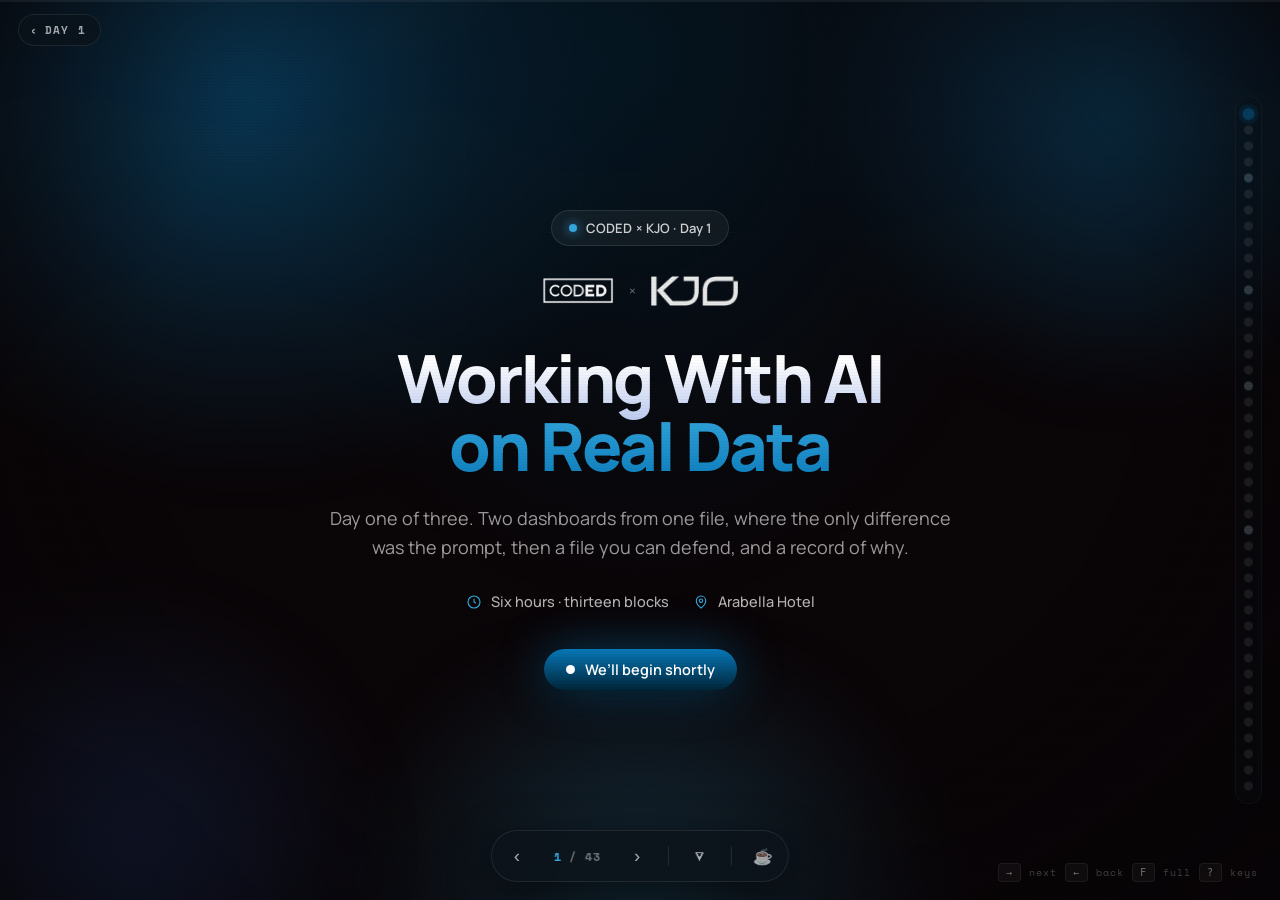
==== commit 3b860a95: "Raise the CODED logo to match the KJO mark in every lockup The CODED wordmark sat a few pixels short" ====
--- a/public/coded-ada-day-1-deck.html
+++ b/public/coded-ada-day-1-deck.html
@@ -3,7 +3,7 @@
 <head>
 <meta charset="UTF-8">
 <meta name="viewport" content="width=device-width, initial-scale=1.0">
-<title>Day 1 &middot; Working With AI on Real Data, CODED &times; KJO</title>
+<title>Day 1 &middot; Working With AI on Real Data &middot; CODED &times; KJO</title>
 <link rel="preconnect" href="https://fonts.googleapis.com">
 <link rel="preconnect" href="https://fonts.gstatic.com" crossorigin>
 <link href="https://fonts.googleapis.com/css2?family=Manrope:wght@400;500;600;700;800&family=Space+Mono:wght@400;700&display=swap" rel="stylesheet">
@@ -834,9 +834,6 @@
    Built on the deck's own tokens. No new colours. */
 
 /* --- shared small pieces --- */
-.say{margin-top:26px;font-size:16.5px;line-height:1.55;color:var(--w6);max-width:1000px;
-  padding-left:16px;border-left:2px solid var(--crimson)}
-.say b{color:var(--w8)}
 .keyline.big{font-size:20px;padding:22px 26px}
 .slist{list-style:none;margin-top:14px;display:flex;flex-direction:column;gap:11px}
 .slist li{position:relative;padding-left:22px;font-size:16px;line-height:1.5;color:var(--w7)}
@@ -1107,10 +1104,10 @@
 
 /* CODED x KJO lockup on the cover and the persistent brand mark */
 .cv2-logos{display:flex;align-items:center;gap:15px;justify-content:center}
-.cv2-logos .c{height:22px;width:auto;display:block}
+.cv2-logos .c{height:27px;width:auto;display:block}
 .cv2-logos .k{height:27px;width:auto;display:block}
 .cv2-logos .x{color:var(--w4);font-size:14px}
-.brandmark .c{height:14px;width:auto}
+.brandmark .c{height:17px;width:auto}
 .brandmark .k{height:17px;width:auto}
 .brandmark .x{color:var(--w4);font-size:11px;font-weight:300}
 
@@ -1194,7 +1191,7 @@
     <div class="ab-tabs"><button class="ab-tab on" data-ab="a">Prompt A</button><button class="ab-tab" data-ab="b">Prompt B</button></div>
     <div class="ab-body" id="abBody"></div>
   </div>
-  <div class="say b in" id="abSay">Same file. Same tool. Same five minutes. Different prompt.</div>
+
 </div></div>
 
 <div class="slide" id="t1d2" data-auto="0"><div class="bg-grid"></div><div class="blob b1"></div><div class="blob b2"></div><div class="slide-pad">
@@ -1264,7 +1261,7 @@
     <div class="tu"><div class="tu-n">1</div><div class="tu-t">It built a working dashboard in five minutes.</div></div>
     <div class="tu"><div class="tu-n">2</div><div class="tu-t">Then fifteen of you asked it about forty rows and it gave four different answers.</div></div>
   </div>
-  <div class="say b in">Take two or three answers. Correct none of them.</div>
+
 </div></div>
 
 <div class="slide" id="t2a1" data-auto="0"><div class="bg-grid"></div><div class="blob b1"></div><div class="blob b2"></div><div class="slide-pad">
@@ -1302,7 +1299,7 @@
       <div class="pvc-note" id="pvcNoteC"></div>
     </div>
   </div>
-  <div class="say b in">The second one is right every time. The first one is usually right. <b>You cannot tell the difference by looking at either answer.</b></div>
+
 </div></div>
 
 <div class="slide" id="t2d2" data-auto="0"><div class="bg-grid"></div><div class="blob b1"></div><div class="blob b2"></div><div class="slide-pad">
@@ -1326,7 +1323,7 @@
     <div class="fl b in"><span class="fli">4</span> <b>Make it compute rather than predict</b>, whenever a number matters.</div>
     <div class="fl b in"><span class="fli">5</span> <b>Ask it to show its working</b>, because you cannot judge the answer by reading it.</div>
   </div>
-  <div class="say b in">Those five things have a shape. Here it is.</div>
+
 </div></div>
 
 <div class="slide" id="t3story" data-auto="0"><div class="bg-grid"></div><div class="blob b1"></div><div class="blob b2"></div><div class="slide-pad">
@@ -1428,7 +1425,7 @@
     <div class="pf b in"><div class="pfn">2</div><div><b>The negative value.</b><span>One row shows negative downtime hours. Most tools included it silently.</span></div></div>
     <div class="pf b in"><div class="pfn">3</div><div><b>The name split.</b><span>&ldquo;Pump-A1&rdquo;, &ldquo;PUMP A1&rdquo; and &ldquo;pump a1&rdquo; are one asset. Totals grouped by asset split three ways.</span></div></div>
   </div>
-  <div class="say b in">Hands up for each. Expect few on the first, almost none on the second and third.</div>
+
 </div></div>
 
 <div class="slide" id="t3p3" data-auto="0"><div class="bg-grid"></div><div class="blob b1"></div><div class="blob b2"></div><div class="slide-pad">
@@ -1438,7 +1435,7 @@
     <div class="ht"><span class="nm">Ahmadi Refinery</span> <b>from 24 work orders</b></div>
   </div>
   <div class="keyline b in">You did not get a better answer from a better tool. You got it because you <b>told the tool what a row means</b> and asked it to show its work.</div>
-  <div class="say b in">Write down the one part of the five you are most likely to skip when you are busy.</div>
+
 </div></div>
 
 <div class="slide" id="t4story" data-auto="0"><div class="bg-grid"></div><div class="blob b1"></div><div class="blob b2"></div><div class="slide-pad">
@@ -1455,7 +1452,7 @@
     <div class="tg-rows" id="tgRows"></div>
     <div class="tg-out" id="tgOut"></div>
   </div>
-  <div class="say b in">I am not changing the question. I am not changing the tool. I am not changing the prompt. <b>I am changing one decision about the data, and the winner moves.</b></div>
+
 </div></div>
 
 <div class="slide" id="t4t1" data-auto="0"><div class="bg-grid"></div><div class="blob b1"></div><div class="blob b2"></div><div class="slide-pad">
@@ -1463,7 +1460,7 @@
   <h2 class="demo-h b in">None of them are wrong. <span class="hl">Only one is what you meant.</span></h2>
   <p class="lead b in">This morning&rsquo;s line was <b>the prompt is the product</b>. That still holds. But a perfect prompt on a file you have not looked at gives you a defensible answer to a question you did not ask.</p>
   <div class="keyline big b in">You cannot write part 2 of a prompt about a file you have not looked at.</div>
-  <div class="say b in">Say it, then stop.</div>
+
 </div></div>
 
 <div class="slide" id="t5t1" data-auto="0"><div class="bg-grid"></div><div class="blob b1"></div><div class="blob b2"></div><div class="slide-pad">
@@ -1550,7 +1547,7 @@
 </div></div>
 
 <div class="slide" id="t5p3" data-auto="0"><div class="bg-grid"></div><div class="blob b1"></div><div class="blob b2"></div><div class="slide-pad">
-  <div class="badge disc b in"><svg class="icn" viewBox="0 0 24 24" fill="none" stroke="currentColor" stroke-width="1.7"><path d="M8 10h8M8 14h5"></path><path d="M4 5h16v12H9l-4 4z"></path></svg> The room &middot; word for word</div>
+  <div class="badge disc b in"><svg class="icn" viewBox="0 0 24 24" fill="none" stroke="currentColor" stroke-width="1.7"><path d="M8 10h8M8 14h5"></path><path d="M4 5h16v12H9l-4 4z"></path></svg> The room</div>
   <h2 class="demo-h b in">Do you <span class="hl">delete that row?</span></h2>
   <p class="lead b in">Let the room split. Both sides have a case.</p>
   <div class="splitcase b in">
@@ -1598,14 +1595,14 @@
   <div class="badge disc b in"><svg class="icn" viewBox="0 0 24 24" fill="none" stroke="currentColor" stroke-width="1.7"><path d="M5 4h14v16H5z"></path><path d="M9 9h6M9 13h6"></path></svg> Demo &middot; walk your own log, including the part you could not settle</div>
   <h2 class="demo-h b in">2,419 rows in. <span class="hl">2,399 rows out.</span></h2>
   <div class="cl b in" id="clW"><div class="cl-rows" id="clRows"></div></div>
-  <div class="say b in">If your log has no uncertain line in it, either you had a very clean file or <b>you have not looked hard enough</b>.</div>
+
 </div></div>
 
 <div class="slide" id="t6t2" data-auto="0"><div class="bg-grid"></div><div class="blob b1"></div><div class="blob b2"></div><div class="slide-pad">
   <div class="bridge-tag tech b in">Name what it is for</div>
   <h2 class="demo-h b in">The thing that <span class="hl">survives this room.</span></h2>
   <div class="keyline big b in">In six weeks nobody remembers why 14 rows are missing. The log remembers.</div>
-  <div class="say b in">Read two lines aloud from the most complete change log in the room, without saying whose it is. Then: &ldquo;whoever wrote that, find me at the close.&rdquo;</div>
+
 </div></div>
 
 <div class="slide" id="close" data-auto="0"><div class="bg-grid"></div><div class="blob b1"></div><div class="blob b2"></div><div class="slide-pad">
@@ -1630,7 +1627,7 @@
     <div class="lr"><span class="lrn">4</span> &nbsp;</div>
   </div>
   <div class="keyline big b in">Tomorrow we climb one. Because here is the thing nobody told you about your clean file:<br><b>a number on its own still means nothing.</b></div>
-  <div class="say b in">Stop there. Do not explain the ladder. That is Day 2, Block 2. Ask them to bring their change log tomorrow.</div>
+
 </div></div>
 
 <div class="nav-dots" id="nav-dots"></div>
@@ -1711,12 +1708,13 @@
   var tip=document.createElement('span');tip.className='nav-tip';tip.textContent=(i+1)+'. '+TITLES[i];
   d.appendChild(tip);dc.appendChild(d);}
 var dots=[].slice.call(dc.querySelectorAll('.nav-dot'));
+function cgrp(x){return String(x).replace(/\B(?=(\d{3})+(?!\d))/g,',');}
 function countUp(el){if(el.classList.contains('done'))return;el.classList.add('done');
   var tgt=parseFloat(el.dataset.count),dec=+(el.dataset.dec||0),pre=el.dataset.prefix||'',suf=el.dataset.suffix||'';
   var dur=850,st=performance.now();
   function tick(now){var p=Math.min(1,(now-st)/dur),e=1-Math.pow(1-p,3);
-    el.innerHTML=pre+(tgt*e).toFixed(dec)+(suf?'<span class="u">'+suf+'</span>':'');
-    if(p<1)requestAnimationFrame(tick);else el.innerHTML=pre+tgt.toFixed(dec)+(suf?'<span class="u">'+suf+'</span>':'');}
+    el.innerHTML=pre+cgrp((tgt*e).toFixed(dec))+(suf?'<span class="u">'+suf+'</span>':'');
+    if(p<1)requestAnimationFrame(tick);else el.innerHTML=pre+cgrp(tgt.toFixed(dec))+(suf?'<span class="u">'+suf+'</span>':'');}
   requestAnimationFrame(tick);}
 function items(s){return [].slice.call(s.querySelectorAll('.b'));}
 function advance(){var s=slides[idx];var rest=items(s).filter(function(el){return !el.classList.contains('shown');});
@@ -2044,9 +2042,7 @@
   var body=_q('abBody');if(!body)return;var d=AB[k];
   body.innerHTML=d.rows.map(function(r,i){
     return '<div class="ab-r'+(r[2]?' good':'')+'" style="animation-delay:'+(i*55)+'ms"><span class="ab-k">'+r[0]+'</span><span class="ab-v">'+r[1]+'</span></div>';}).join('');
-  var say=_q('abSay');
-  if(say)say.innerHTML=(k==='a')?'Same file. Same tool. Same five minutes. Different prompt.'
-    :'Click a slicer. <b>Every chart moves at once</b>. Do that first.';}
+}
 
 /* ---- t1d3: the answer board, on screen ----
    Fifteen participants. The facilitator posts one answer at a time while going round
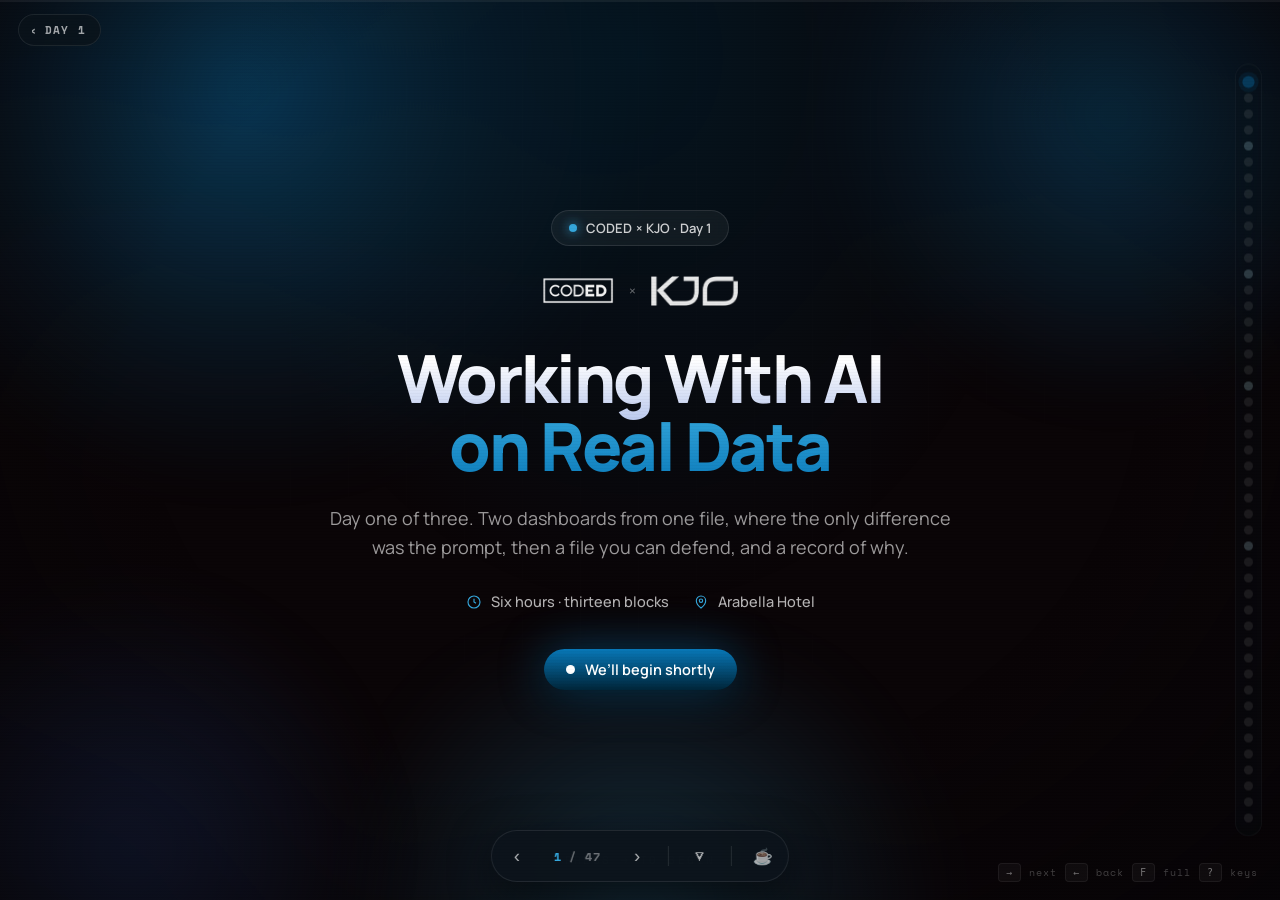
==== commit f1ea128e: "Add scheduled break slides and the interactive next-word demo - Three break slides per deck at the f" ====
--- a/public/coded-ada-day-1-deck.html
+++ b/public/coded-ada-day-1-deck.html
@@ -967,6 +967,19 @@
 .wt-b.go:hover{filter:brightness(1.12)}
 .wt-note{margin-top:18px;font-size:13px;line-height:1.5;color:var(--w4)}
 
+/* --- scheduled break slides --- */
+.brkslide{text-align:center;display:flex;flex-direction:column;align-items:center}
+.bs-eyebrow{font-family:var(--mono);font-size:11px;letter-spacing:.3em;text-transform:uppercase;
+  color:var(--rose-lt);display:flex;align-items:center;gap:12px}
+.bs-eyebrow::before,.bs-eyebrow::after{content:'';width:36px;height:1px;background:var(--crimson)}
+.bs-title{margin-top:22px;font-size:clamp(36px,5.6vw,64px);font-weight:800;letter-spacing:-.03em;
+  line-height:1.05;color:var(--w)}
+.brkslide .brk-clock{margin-top:34px;font-family:var(--mono);font-size:clamp(64px,10vw,120px);
+  font-weight:700;letter-spacing:-.02em;color:var(--rose-lt);line-height:1;font-variant-numeric:tabular-nums}
+.bs-sub{margin-top:30px;font-size:clamp(16px,1.9vw,20px);line-height:1.6;color:var(--w7);max-width:760px}
+.bs-sub b{color:var(--w)}
+.bs-hint{margin-top:26px;font-family:var(--mono);font-size:12px;letter-spacing:.06em;color:var(--w4)}
+
 /* --- hook typer --- */
 .typer{margin-top:26px;max-width:920px;background:var(--surf);border:1px solid var(--w1);border-radius:14px;padding:20px 22px}
 .typer-lbl{font-family:var(--mono);font-size:10.5px;letter-spacing:.22em;text-transform:uppercase;color:var(--rose-lt);margin-bottom:12px}
@@ -1098,6 +1111,33 @@
 .cl-note{margin-top:16px;font-size:15.5px;color:var(--w6);line-height:1.55}
 .cl-note b{color:var(--w8)}
 
+
+/* --- the next-word machine --- */
+.llm{margin-top:22px;max-width:1020px}
+.llm-out{font-family:var(--mono);font-size:clamp(17px,2.2vw,25px);line-height:1.6;color:var(--w8);
+  background:var(--surf);border:1px solid var(--w1);border-radius:14px;padding:20px 24px;min-height:76px}
+.llm-seed{color:var(--w5)}
+.llm-caret{display:inline-block;width:11px;height:1.05em;background:var(--crimson);
+  vertical-align:text-bottom;margin-left:6px;animation:cblink 1s steps(2) infinite}
+.llm-cands{margin-top:14px;min-height:168px;display:flex;flex-direction:column;gap:7px}
+.llm-idle{font-size:14.5px;color:var(--w4);padding:14px 4px;line-height:1.5}
+.llm-c{display:grid;grid-template-columns:150px 1fr 56px;gap:14px;align-items:center;
+  background:var(--surf);border:1px solid var(--w1);border-radius:9px;padding:8px 14px;
+  animation:abin .3s cubic-bezier(.2,.7,.2,1) both;transition:border-color .25s,background .25s}
+@media(max-width:700px){.llm-c{grid-template-columns:96px 1fr 48px}}
+.llm-c.pick{border-color:rgba(61,200,115,.55);background:rgba(61,200,115,.08)}
+.llm-w{font-family:var(--mono);font-size:15.5px;color:var(--w7)}
+.llm-c.pick .llm-w{color:var(--green-lt);font-weight:700}
+.llm-b{height:9px;border-radius:99px;background:rgba(255,255,255,.06);overflow:hidden}
+.llm-b i{display:block;height:100%;border-radius:99px;background:var(--mid);transition:background .25s}
+.llm-c.pick .llm-b i{background:var(--green)}
+.llm-p{font-family:var(--mono);font-size:12.5px;color:var(--w4);text-align:right}
+.llm-c.pick .llm-p{color:var(--green-lt)}
+.llm-ctrl{margin-top:16px;display:flex;align-items:center;gap:10px;flex-wrap:wrap}
+.llm-run{font-family:var(--mono);font-size:12px;letter-spacing:.1em;color:var(--w4);margin-left:auto}
+.llm-note{margin-top:14px;font-size:15.5px;line-height:1.55;color:var(--w6);opacity:0;transition:opacity .5s}
+.llm-note.on{opacity:1}
+.llm-note b{color:var(--w8)}
 
 /* status ramp + KJO accent, not present in the example deck's :root */
 :root{--green:#3DC873;--green-lt:#8FE6AE;--amber:#E9C46A;--amber-lt:#FFE9B3;--danger:#FF5A6E;--blue:#FF8C00}
@@ -1254,6 +1294,16 @@
   <div class="pause-3 b in"><div class="p3">What is still unclear?</div><div class="p3">What would you push back on?</div><div class="p3">What does this change on Sunday?</div></div>
 </div></div>
 
+<div class="slide" id="break1" data-auto="0" data-min="15"><div class="bg-grid"></div><div class="blob b1"></div><div class="blob b2"></div><div class="slide-pad center">
+  <div class="brkslide">
+    <div class="bs-eyebrow">Break</div>
+    <h2 class="bs-title">Fifteen minutes.</h2>
+    <div class="brk-clock">15:00</div>
+    <p class="bs-sub">When you come back, I will explain why a tool that just built that dashboard <b>cannot reliably count to forty.</b></p>
+    <div class="bs-hint">Need a different length? The &#9749; button below runs a custom timer.</div>
+  </div>
+</div></div>
+
 <div class="slide" id="t2story" data-auto="0"><div class="bg-grid"></div><div class="blob b1"></div><div class="blob b2"></div><div class="slide-pad">
   <div class="topic-eyebrow b in">Topic 02 &middot; Story</div>
   <h2 class="demo-h b in">How can <span class="hl">both be true?</span></h2>
@@ -1269,6 +1319,22 @@
   <h2 class="demo-h b in">It predicts <span class="hl">the next piece of text.</span></h2>
   <p class="lead b in">Over and over. That is the whole mechanism, and it explains both the impressive dashboard and the unreliable count.</p>
   <div class="keyline big b in">It predicts. It does not look up, and it does not calculate.</div>
+</div></div>
+
+<div class="slide" id="t2d0" data-auto="0"><div class="bg-grid"></div><div class="blob b1"></div><div class="blob b2"></div><div class="slide-pad">
+  <div class="badge disc b in"><svg class="icn" viewBox="0 0 24 24" fill="none" stroke="currentColor" stroke-width="1.7"><rect x="3" y="7" width="18" height="13" rx="2"></rect><path d="M8 3l4 4 4-4"></path><circle cx="8.5" cy="12.5" r="1"></circle><circle cx="15.5" cy="12.5" r="1"></circle><path d="M9 16.5h6"></path></svg> Demo &middot; a language model, slowed down so you can watch it choose</div>
+  <h2 class="demo-h b in">One word <span class="hl">at a time.</span></h2>
+  <div class="llm b in" id="llmW">
+    <div class="llm-out"><span class="llm-seed">The pump failed because</span><span id="llmText"></span><span class="llm-caret" id="llmCaret"></span></div>
+    <div class="llm-cands" id="llmCands"><div class="llm-idle">Each step, the model scores every word it could write next. Press the button and watch.</div></div>
+    <div class="llm-ctrl">
+      <button class="btn" id="llmStep">Predict the next word</button>
+      <button class="btn ghost" id="llmAuto">Run the rest</button>
+      <button class="btn ghost" id="llmAgain">Same prompt, again</button>
+      <span class="llm-run" id="llmRun">run 1</span>
+    </div>
+    <div class="llm-note" id="llmNote"></div>
+  </div>
 </div></div>
 
 <div class="slide" id="t2t1" data-auto="0"><div class="bg-grid"></div><div class="blob b1"></div><div class="blob b2"></div><div class="slide-pad">
@@ -1438,6 +1504,16 @@
 
 </div></div>
 
+<div class="slide" id="break2" data-auto="0" data-min="45"><div class="bg-grid"></div><div class="blob b1"></div><div class="blob b2"></div><div class="slide-pad center">
+  <div class="brkslide">
+    <div class="bs-eyebrow">Break</div>
+    <h2 class="bs-title">Lunch.</h2>
+    <div class="brk-clock">45:00</div>
+    <p class="bs-sub">Forty-five minutes. <b>The answer board is the first thing we look at when you come back.</b></p>
+    <div class="bs-hint">Need a different length? The &#9749; button below runs a custom timer.</div>
+  </div>
+</div></div>
+
 <div class="slide" id="t4story" data-auto="0"><div class="bg-grid"></div><div class="blob b1"></div><div class="blob b2"></div><div class="slide-pad">
   <div class="topic-eyebrow b in">Topic 04 &middot; Story &middot; go back to the board first</div>
   <h2 class="demo-h b in">I did not tell you <span class="hl">the whole reason.</span></h2>
@@ -1505,6 +1581,16 @@
     <div class="hint-r"><span class="ht">If you are stuck</span> Which of the six questions have you not asked yet?</div>
     <div class="hint-r"><span class="ht">Still stuck</span> Ask it to list every unique value in the asset column. Read that list.</div>
     <div class="hint-r"><span class="ht">Finished early</span> There are more than four defects in this file. Find one nobody has named yet.</div>
+  </div>
+</div></div>
+
+<div class="slide" id="break3" data-auto="0" data-min="10"><div class="bg-grid"></div><div class="blob b1"></div><div class="blob b2"></div><div class="slide-pad center">
+  <div class="brkslide">
+    <div class="bs-eyebrow">Break</div>
+    <h2 class="bs-title">Ten minutes.</h2>
+    <div class="brk-clock">10:00</div>
+    <p class="bs-sub">Then forty-five minutes on <b>2,400 rows</b>.</p>
+    <div class="bs-hint">Need a different length? The &#9749; button below runs a custom timer.</div>
   </div>
 </div></div>
 
@@ -2172,6 +2258,75 @@
     '<div class="cl-note">Two of those six could not be settled from the data alone. <b>Those are the lines that matter.</b></div>';}
 
 
+
+/* ---- t2d0: the next-word machine ----
+   A hand-authored simulation of next-token prediction, slowed down. Three coherent
+   completions of one seed; each step shows the candidate words and their scores,
+   then highlights the pick. Run 3 deliberately picks a low-scoring candidate at
+   step 2, so the room sees it does not always take the top of the list. */
+var LLM_RUNS=[
+ [ {c:[['the',38],['a',24],['its',12],['someone',3]],p:0},
+   {c:[['seal',22],['motor',19],['bearing',17],['operators',9]],p:0},
+   {c:[['wore',31],['failed',22],['cracked',14],['sang',1]],p:0},
+   {c:[['out',84],['down',9],['away',4],['up',2]],p:0},
+   {c:[['after',26],['and',24],['during',18],['because',9]],p:0},
+   {c:[['months',33],['years',21],['weeks',19],['minutes',6]],p:0},
+   {c:[['of',91],['with',4],['under',2],['beyond',1]],p:0},
+   {c:[['vibration.',28],['neglect.',22],['overheating.',17],['service.',12]],p:0} ],
+ [ {c:[['the',38],['a',24],['its',12],['someone',3]],p:1},
+   {c:[['bearing',27],['valve',21],['sensor',16],['gasket',9]],p:0},
+   {c:[['overheated',29],['seized',24],['failed',21],['melted',8]],p:0},
+   {c:[['during',31],['on',22],['after',17],['before',9]],p:0},
+   {c:[['the',62],['a',17],['last',9],['its',4]],p:0},
+   {c:[['night',34],['morning',22],['second',12],['double',5]],p:0},
+   {c:[['shift.',71],['crew.',11],['round.',6],['patrol.',4]],p:0} ],
+ [ {c:[['the',38],['a',24],['its',12],['someone',3]],p:0},
+   {c:[['seal',22],['motor',19],['bearing',17],['operators',9]],p:3},
+   {c:[['skipped',24],['missed',22],['ignored',18],['forgot',11]],p:0},
+   {c:[['the',66],['a',14],['their',12],['every',3]],p:0},
+   {c:[['weekly',29],['routine',24],['last',15],['annual',11]],p:0},
+   {c:[['inspection',47],['check',25],['service',13],['meeting',3]],p:0},
+   {c:[['again.',39],['entirely.',20],['twice.',12],['quietly.',7]],p:0} ]];
+var llmRun=0,llmStepI=0,llmT=null,llmBusy=false;
+function llmInit(){llmRun=0;llmStart();}
+function llmStart(){
+  if(llmT){clearTimeout(llmT);llmT=null;}llmStepI=0;llmBusy=false;
+  var t=_q('llmText');if(t)t.textContent='';
+  var c=_q('llmCands');if(c)c.innerHTML='<div class="llm-idle">Each step, the model scores every word it could write next. Press the button and watch.</div>';
+  var n=_q('llmNote');if(n){n.innerHTML='';n.classList.remove('on');}
+  var r=_q('llmRun');if(r)r.textContent='run '+(llmRun+1);
+  var b1=_q('llmStep'),b2=_q('llmAuto');if(b1)b1.disabled=false;if(b2)b2.disabled=false;
+  var cr=_q('llmCaret');if(cr)cr.style.display='inline-block';}
+function llmDoStep(done){
+  var steps=LLM_RUNS[llmRun%LLM_RUNS.length];
+  if(llmStepI>=steps.length){llmFinish();if(done)done(false);return;}
+  llmBusy=true;
+  var st=steps[llmStepI],box=_q('llmCands');
+  box.innerHTML=st.c.map(function(x,i){
+    return '<div class="llm-c" data-i="'+i+'"><span class="llm-w">'+x[0]+'</span>'+
+      '<span class="llm-b"><i style="width:'+x[1]+'%"></i></span><span class="llm-p">'+x[1]+'%</span></div>';}).join('');
+  llmT=setTimeout(function(){
+    var pick=box.querySelector('[data-i="'+st.p+'"]');if(pick)pick.classList.add('pick');
+    llmT=setTimeout(function(){
+      var t=_q('llmText');if(t)t.textContent+=' '+st.c[st.p][0];
+      llmStepI++;llmBusy=false;
+      if(llmStepI>=steps.length)llmFinish();
+      if(done)done(llmStepI<steps.length);
+    },450);
+  },650);}
+function llmFinish(){
+  var b1=_q('llmStep'),b2=_q('llmAuto');if(b1)b1.disabled=true;if(b2)b2.disabled=true;
+  var cr=_q('llmCaret');if(cr)cr.style.display='none';
+  var n=_q('llmNote');
+  if(n){n.innerHTML=(llmRun===0)
+    ? 'That is the whole mechanism: score, choose, append, repeat. Now press <b>Same prompt, again</b>.'
+    : 'Same prompt. <b>Different answer.</b> It is choosing, not looking up. And every run sounded equally confident.';
+   n.classList.add('on');}}
+function llmStep1(){if(!llmBusy)llmDoStep(null);}
+function llmAuto(){if(llmBusy)return;
+  (function next(){llmDoStep(function(more){if(more)llmT=setTimeout(next,250);});})();}
+function llmAgain(){llmRun++;llmStart();}
+
 /* ---- wire up + reset on arrival ---- */
 function resetInteractives(s){
   mcReset(s);
@@ -2180,6 +2335,7 @@
   switch(s.id){
     case 'hook':   typeInit(); break;
     case 't1d1':   abInit();   break;
+    case 't2d0':   llmInit();  break;
     case 't1d3':   boardInit();break;
     case 't2d1':   pvcInit();  break;
     case 't3d1':   bldInit();  break;
@@ -2190,6 +2346,9 @@
 }
 _on('typeGo',typeRun);
 _on('boardGo',boardNext);
+_on('llmStep',llmStep1);
+_on('llmAuto',llmAuto);
+_on('llmAgain',llmAgain);
 _on('pvcRunP',pvcRunP);
 _on('pvcRunC',pvcRunC);
 _on('bldNext',bldNext);
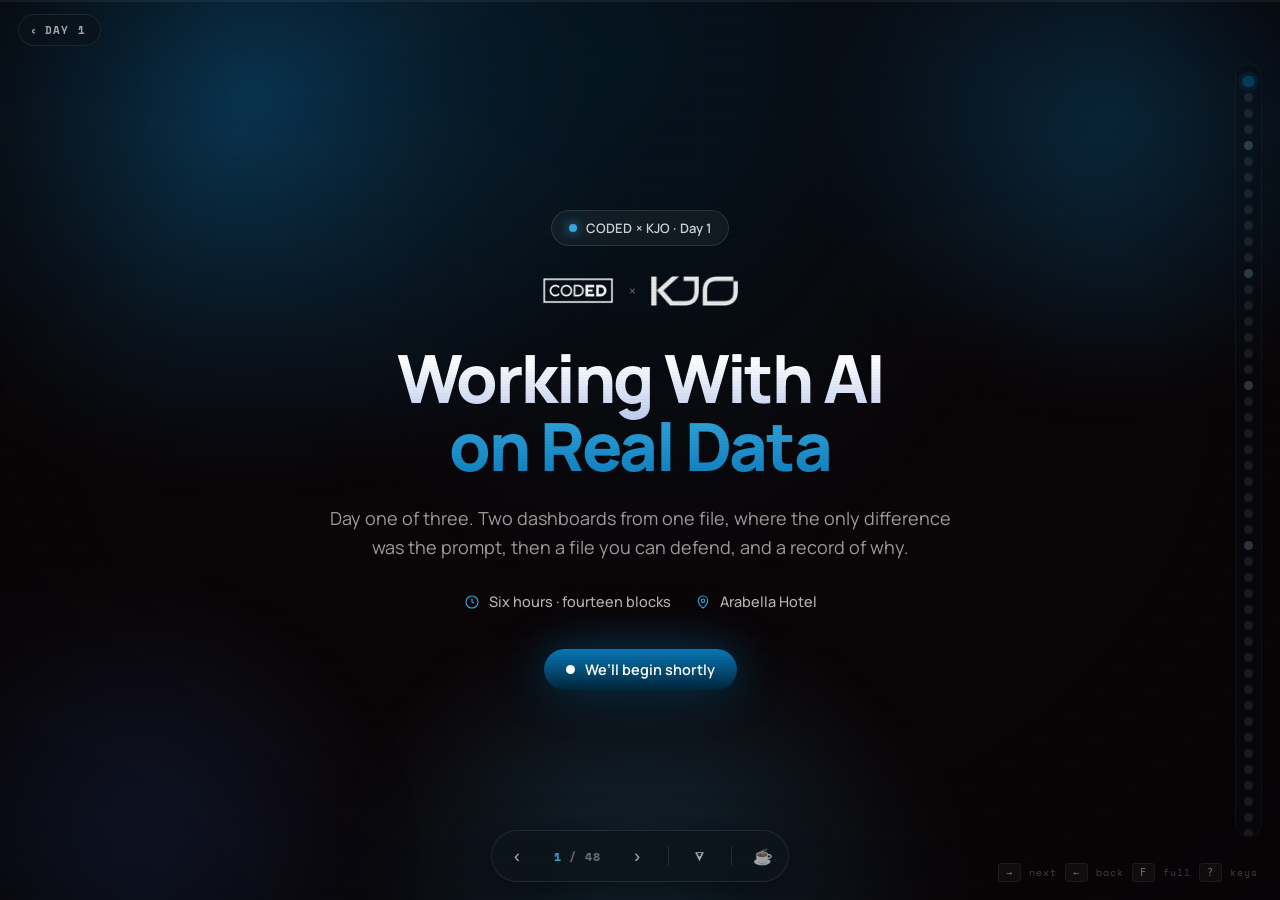
==== commit d56ec285: "Retime to the 14-block day: lunch is 14:00 to 15:00 and closes the day The requester moved lunch. Te" ====
--- a/public/coded-ada-day-1-deck.html
+++ b/public/coded-ada-day-1-deck.html
@@ -1167,7 +1167,7 @@
     <h1 class="cv2-title"><span class="cv2-t1">Working With AI</span><br><span class="cv2-t2">on Real Data</span></h1>
     <p class="cv2-sub">Day one of three. Two dashboards from one file, where the only difference was the prompt, then a file you can defend, and a record of why.</p>
     <div class="cv2-meta">
-      <div class="cv2-mi"><svg viewBox="0 0 24 24"><circle cx="12" cy="12" r="9"></circle><path d="M12 7v5l3 2"></path></svg> Six hours &middot; thirteen blocks</div>
+      <div class="cv2-mi"><svg viewBox="0 0 24 24"><circle cx="12" cy="12" r="9"></circle><path d="M12 7v5l3 2"></path></svg> Six hours &middot; fourteen blocks</div>
       <div class="cv2-mi"><svg viewBox="0 0 24 24"><path d="M12 21s-7-5.5-7-11a7 7 0 0114 0c0 5.5-7 11-7 11z"></path><circle cx="12" cy="10" r="2.5"></circle></svg> Arabella Hotel</div>
     </div>
     <div class="cv2-standby"><span class="pdot"></span> We&rsquo;ll begin shortly</div>
@@ -1201,7 +1201,7 @@
 <div class="slide" id="road" data-auto="0"><div class="bg-grid"></div><div class="blob b1"></div><div class="blob b2"></div><div class="slide-pad">
   <div class="topic-eyebrow b in">The shape of the day</div>
   <h2 class="demo-h b in">Two halves, <span class="hl">two different questions.</span></h2>
-  <p class="lead b in">The morning answers <b>how do I ask for what I want</b>. The afternoon answers <b>why does the answer keep changing</b>, using evidence you produce yourselves before eleven o&rsquo;clock.</p>
+  <p class="lead b in">The morning answers <b>how do I ask for what I want</b>. The second half answers <b>why does the answer keep changing</b>, using evidence you produce yourselves before eleven o&rsquo;clock.</p>
   <div class="road">
     <div class="ritem b in"><div class="rn">1</div><div><div class="rt">Two prompts, one file</div><div class="rd">Same tool, same five minutes. One makes a picture, one makes something you can click.</div></div></div>
     <div class="ritem b in"><div class="rn">2</div><div><div class="rt">How a language model actually works</div><div class="rd">One mechanism explains both the good dashboard and the wrong count.</div></div></div>
@@ -1290,15 +1290,15 @@
 <div class="slide" id="qc1" data-auto="0"><div class="bg-grid"></div><div class="blob b1"></div><div class="blob b2"></div><div class="slide-pad">
   <div class="topic-eyebrow b in">Pause</div>
   <h2 class="demo-h b in">Three questions <span class="hl">before we go on.</span></h2>
-  <p class="lead b in">Keep that board. We come back to it this afternoon, and again tomorrow. It is the evidence for the whole second half of the day.</p>
+  <p class="lead b in">Keep that board. We come back to it before lunch, and again tomorrow. It is the evidence for the whole second half of the day.</p>
   <div class="pause-3 b in"><div class="p3">What is still unclear?</div><div class="p3">What would you push back on?</div><div class="p3">What does this change on Sunday?</div></div>
 </div></div>
 
-<div class="slide" id="break1" data-auto="0" data-min="15"><div class="bg-grid"></div><div class="blob b1"></div><div class="blob b2"></div><div class="slide-pad center">
+<div class="slide" id="break1" data-auto="0" data-min="10"><div class="bg-grid"></div><div class="blob b1"></div><div class="blob b2"></div><div class="slide-pad center">
   <div class="brkslide">
     <div class="bs-eyebrow">Break</div>
-    <h2 class="bs-title">Fifteen minutes.</h2>
-    <div class="brk-clock">15:00</div>
+    <h2 class="bs-title">Ten minutes.</h2>
+    <div class="brk-clock">10:00</div>
     <p class="bs-sub">When you come back, I will explain why a tool that just built that dashboard <b>cannot reliably count to forty.</b></p>
     <div class="bs-hint">Need a different length? The &#9749; button below runs a custom timer.</div>
   </div>
@@ -1443,6 +1443,16 @@
     <div class="cq b in"><div class="cn">,</div><div><b>When you cannot define a term yet, say that.</b><span>&ldquo;I am not sure whether unplanned should include Urgent. Give me both and label them.&rdquo;</span></div></div>
   </div>
   <div class="keyline b in">This answer can still be wrong. <b>The difference is that you can now find out.</b></div>
+</div></div>
+
+<div class="slide" id="break2" data-auto="0" data-min="10"><div class="bg-grid"></div><div class="blob b1"></div><div class="blob b2"></div><div class="slide-pad center">
+  <div class="brkslide">
+    <div class="bs-eyebrow">Break</div>
+    <h2 class="bs-title">Ten minutes.</h2>
+    <div class="brk-clock">10:00</div>
+    <p class="bs-sub">Then: same file, same question, and this time <b>all five parts</b>.</p>
+    <div class="bs-hint">Need a different length? The &#9749; button below runs a custom timer.</div>
+  </div>
 </div></div>
 
 <div class="slide" id="t3p1" data-auto="0"><div class="bg-grid"></div><div class="blob b1"></div><div class="blob b2"></div><div class="slide-pad">
@@ -1504,16 +1514,6 @@
 
 </div></div>
 
-<div class="slide" id="break2" data-auto="0" data-min="45"><div class="bg-grid"></div><div class="blob b1"></div><div class="blob b2"></div><div class="slide-pad center">
-  <div class="brkslide">
-    <div class="bs-eyebrow">Break</div>
-    <h2 class="bs-title">Lunch.</h2>
-    <div class="brk-clock">45:00</div>
-    <p class="bs-sub">Forty-five minutes. <b>The answer board is the first thing we look at when you come back.</b></p>
-    <div class="bs-hint">Need a different length? The &#9749; button below runs a custom timer.</div>
-  </div>
-</div></div>
-
 <div class="slide" id="t4story" data-auto="0"><div class="bg-grid"></div><div class="blob b1"></div><div class="blob b2"></div><div class="slide-pad">
   <div class="topic-eyebrow b in">Topic 04 &middot; Story &middot; go back to the board first</div>
   <h2 class="demo-h b in">I did not tell you <span class="hl">the whole reason.</span></h2>
@@ -1539,6 +1539,16 @@
 
 </div></div>
 
+<div class="slide" id="break3" data-auto="0" data-min="10"><div class="bg-grid"></div><div class="blob b1"></div><div class="blob b2"></div><div class="slide-pad center">
+  <div class="brkslide">
+    <div class="bs-eyebrow">Break</div>
+    <h2 class="bs-title">Ten minutes.</h2>
+    <div class="brk-clock">10:00</div>
+    <p class="bs-sub">Then the name for looking first, and <b>the six questions inside it</b>.</p>
+    <div class="bs-hint">Need a different length? The &#9749; button below runs a custom timer.</div>
+  </div>
+</div></div>
+
 <div class="slide" id="t5t1" data-auto="0"><div class="bg-grid"></div><div class="blob b1"></div><div class="blob b2"></div><div class="slide-pad">
   <div class="bridge-tag tech b in">The term &amp; the link</div>
   <h2 class="demo-h b in">So before you analyze anything, <span class="hl">you look.</span></h2>
@@ -1568,12 +1578,12 @@
 <div class="slide" id="qc2" data-auto="0"><div class="bg-grid"></div><div class="blob b1"></div><div class="blob b2"></div><div class="slide-pad">
   <div class="topic-eyebrow b in">Pause</div>
   <h2 class="demo-h b in">Three questions <span class="hl">before the long one.</span></h2>
-  <p class="lead b in">Next is forty-five minutes on 2,419 rows. Take the break first. You want fresh attention going in, not at the end of it.</p>
+  <p class="lead b in">Next is forty minutes on 2,419 rows, the longest stretch of the day.</p>
   <div class="pause-3 b in"><div class="p3">What is still unclear?</div><div class="p3">Which of the six will you actually run?</div><div class="p3">What would your team argue about?</div></div>
 </div></div>
 
 <div class="slide" id="t5p1" data-auto="0"><div class="bg-grid"></div><div class="blob b1"></div><div class="blob b2"></div><div class="slide-pad">
-  <div class="badge scored b in"><span class="ld"></span> Practice &middot; 45 minutes &middot; 2,419 rows</div>
+  <div class="badge scored b in"><span class="ld"></span> Practice &middot; 40 minutes &middot; 2,419 rows</div>
   <h2 class="demo-h b in">Profile it. <span class="hl">Then clean it.</span></h2>
   <div class="task b in"><div class="tlbl">Your task</div>
     Run the six profile questions on the full Work Order Set. Write the answers on page 7. Then clean the file, recording <b>every change and why</b> on page 8.</div>
@@ -1581,16 +1591,6 @@
     <div class="hint-r"><span class="ht">If you are stuck</span> Which of the six questions have you not asked yet?</div>
     <div class="hint-r"><span class="ht">Still stuck</span> Ask it to list every unique value in the asset column. Read that list.</div>
     <div class="hint-r"><span class="ht">Finished early</span> There are more than four defects in this file. Find one nobody has named yet.</div>
-  </div>
-</div></div>
-
-<div class="slide" id="break3" data-auto="0" data-min="10"><div class="bg-grid"></div><div class="blob b1"></div><div class="blob b2"></div><div class="slide-pad center">
-  <div class="brkslide">
-    <div class="bs-eyebrow">Break</div>
-    <h2 class="bs-title">Ten minutes.</h2>
-    <div class="brk-clock">10:00</div>
-    <p class="bs-sub">Then forty-five minutes on <b>2,400 rows</b>.</p>
-    <div class="bs-hint">Need a different length? The &#9749; button below runs a custom timer.</div>
   </div>
 </div></div>
 
@@ -1714,6 +1714,16 @@
   </div>
   <div class="keyline big b in">Tomorrow we climb one. Because here is the thing nobody told you about your clean file:<br><b>a number on its own still means nothing.</b></div>
 
+</div></div>
+
+<div class="slide" id="break4" data-auto="0" data-min="60"><div class="bg-grid"></div><div class="blob b1"></div><div class="blob b2"></div><div class="slide-pad center">
+  <div class="brkslide">
+    <div class="bs-eyebrow">Break</div>
+    <h2 class="bs-title">Lunch.</h2>
+    <div class="brk-clock">60:00</div>
+    <p class="bs-sub">That is the day. Lunch runs until three o&rsquo;clock. <b>Bring your change log tomorrow.</b></p>
+    
+  </div>
 </div></div>
 
 <div class="nav-dots" id="nav-dots"></div>
